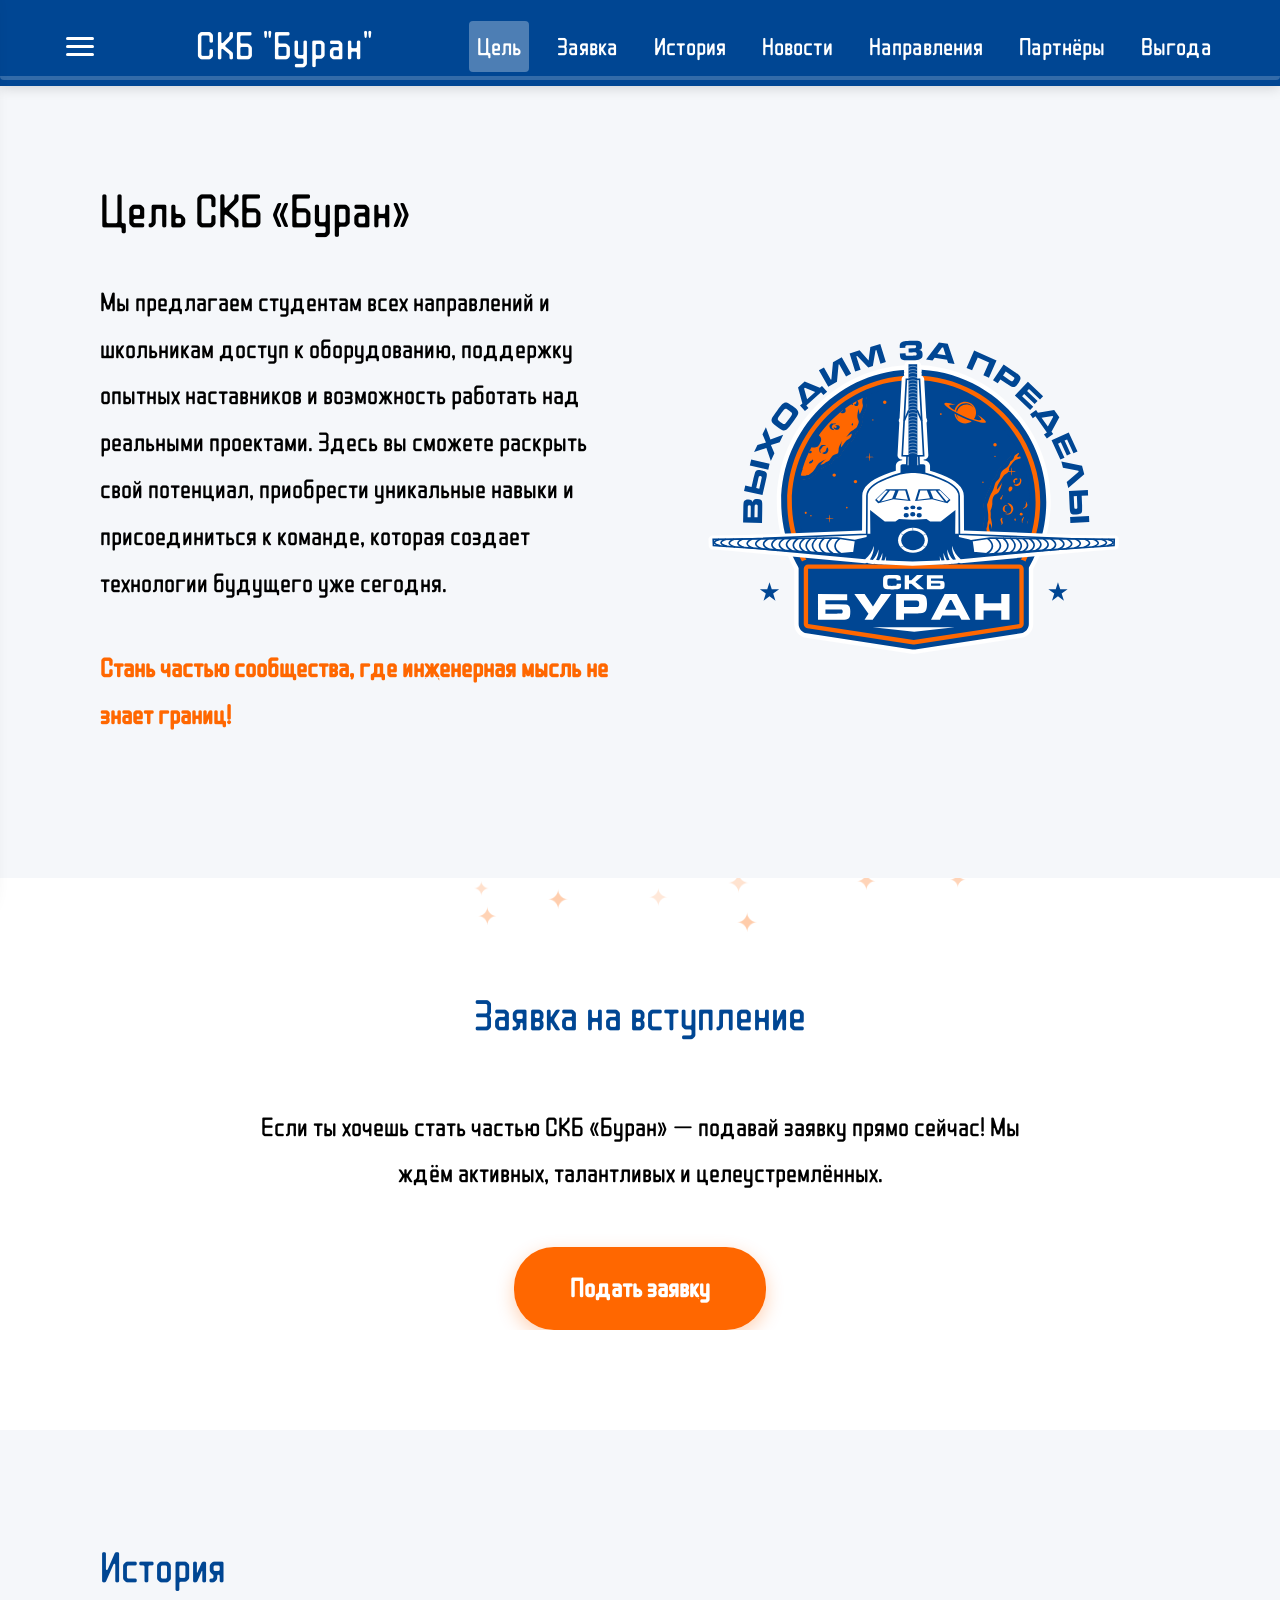
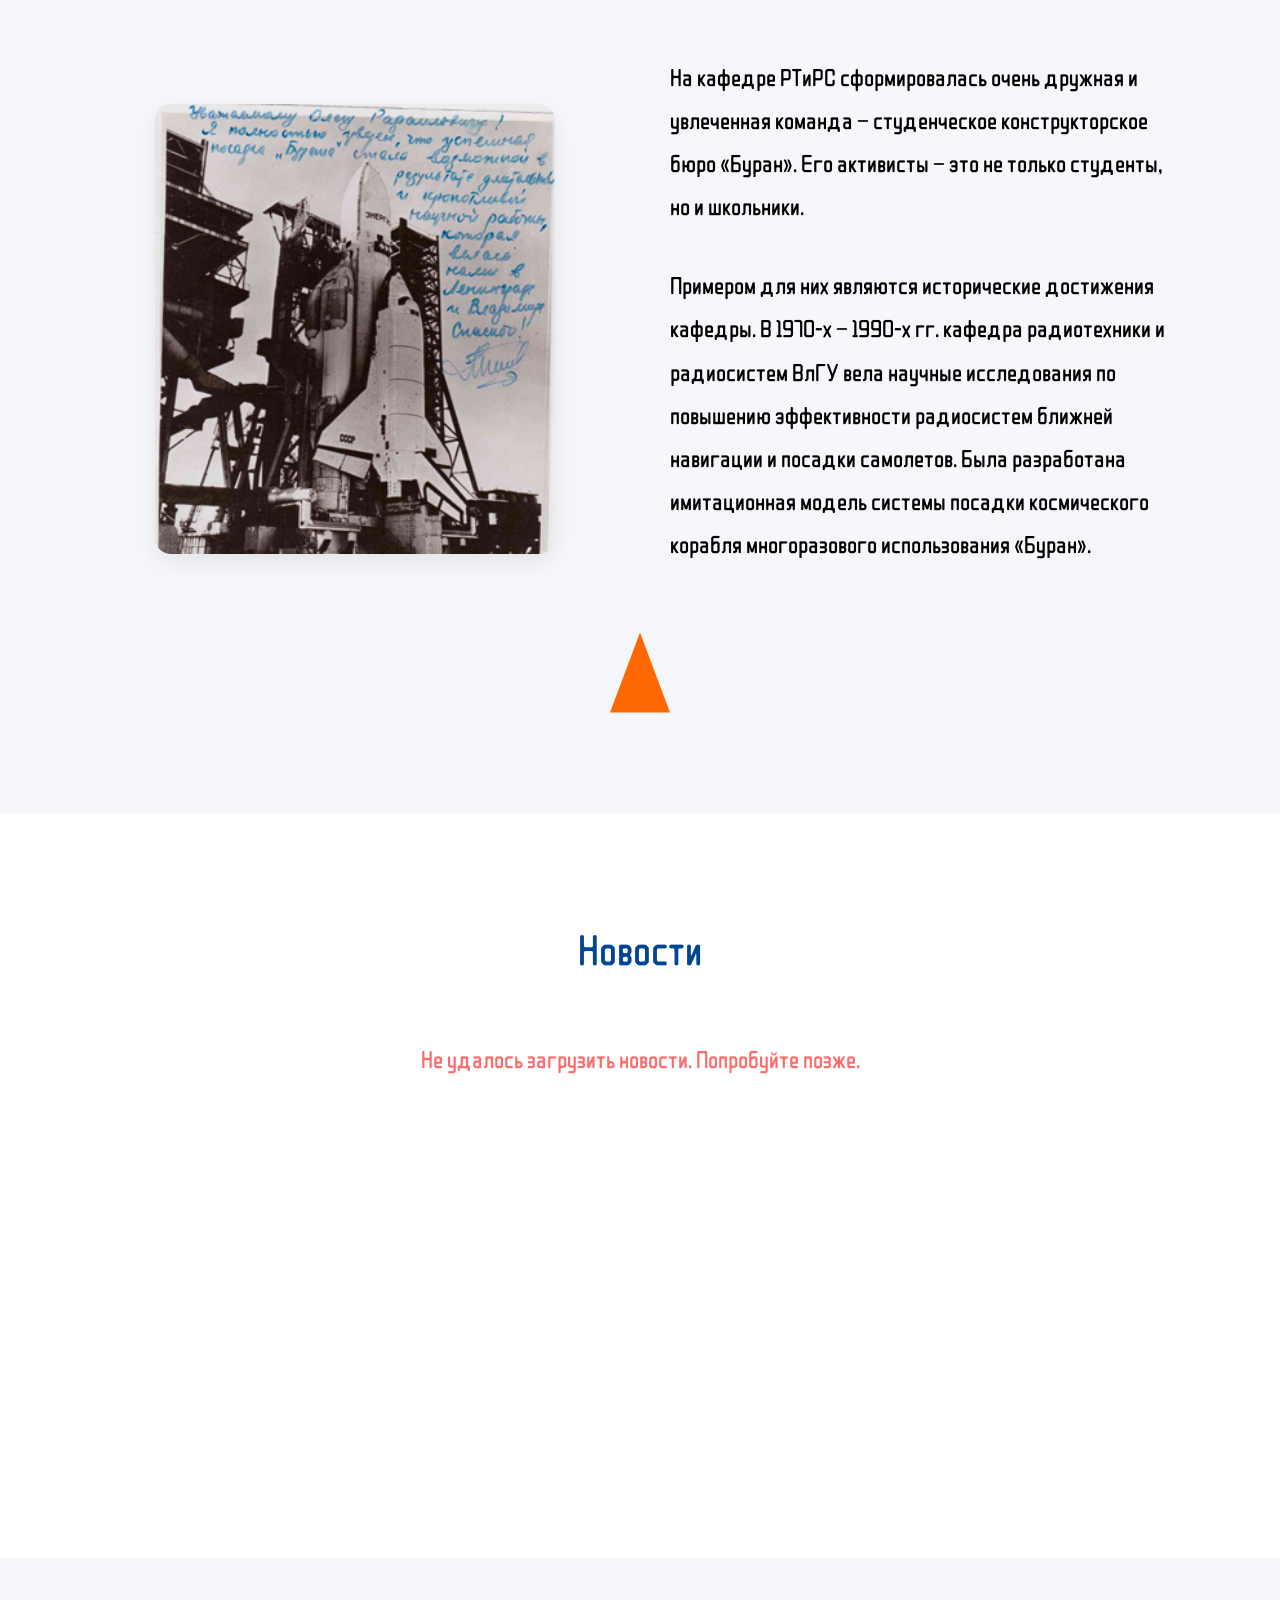
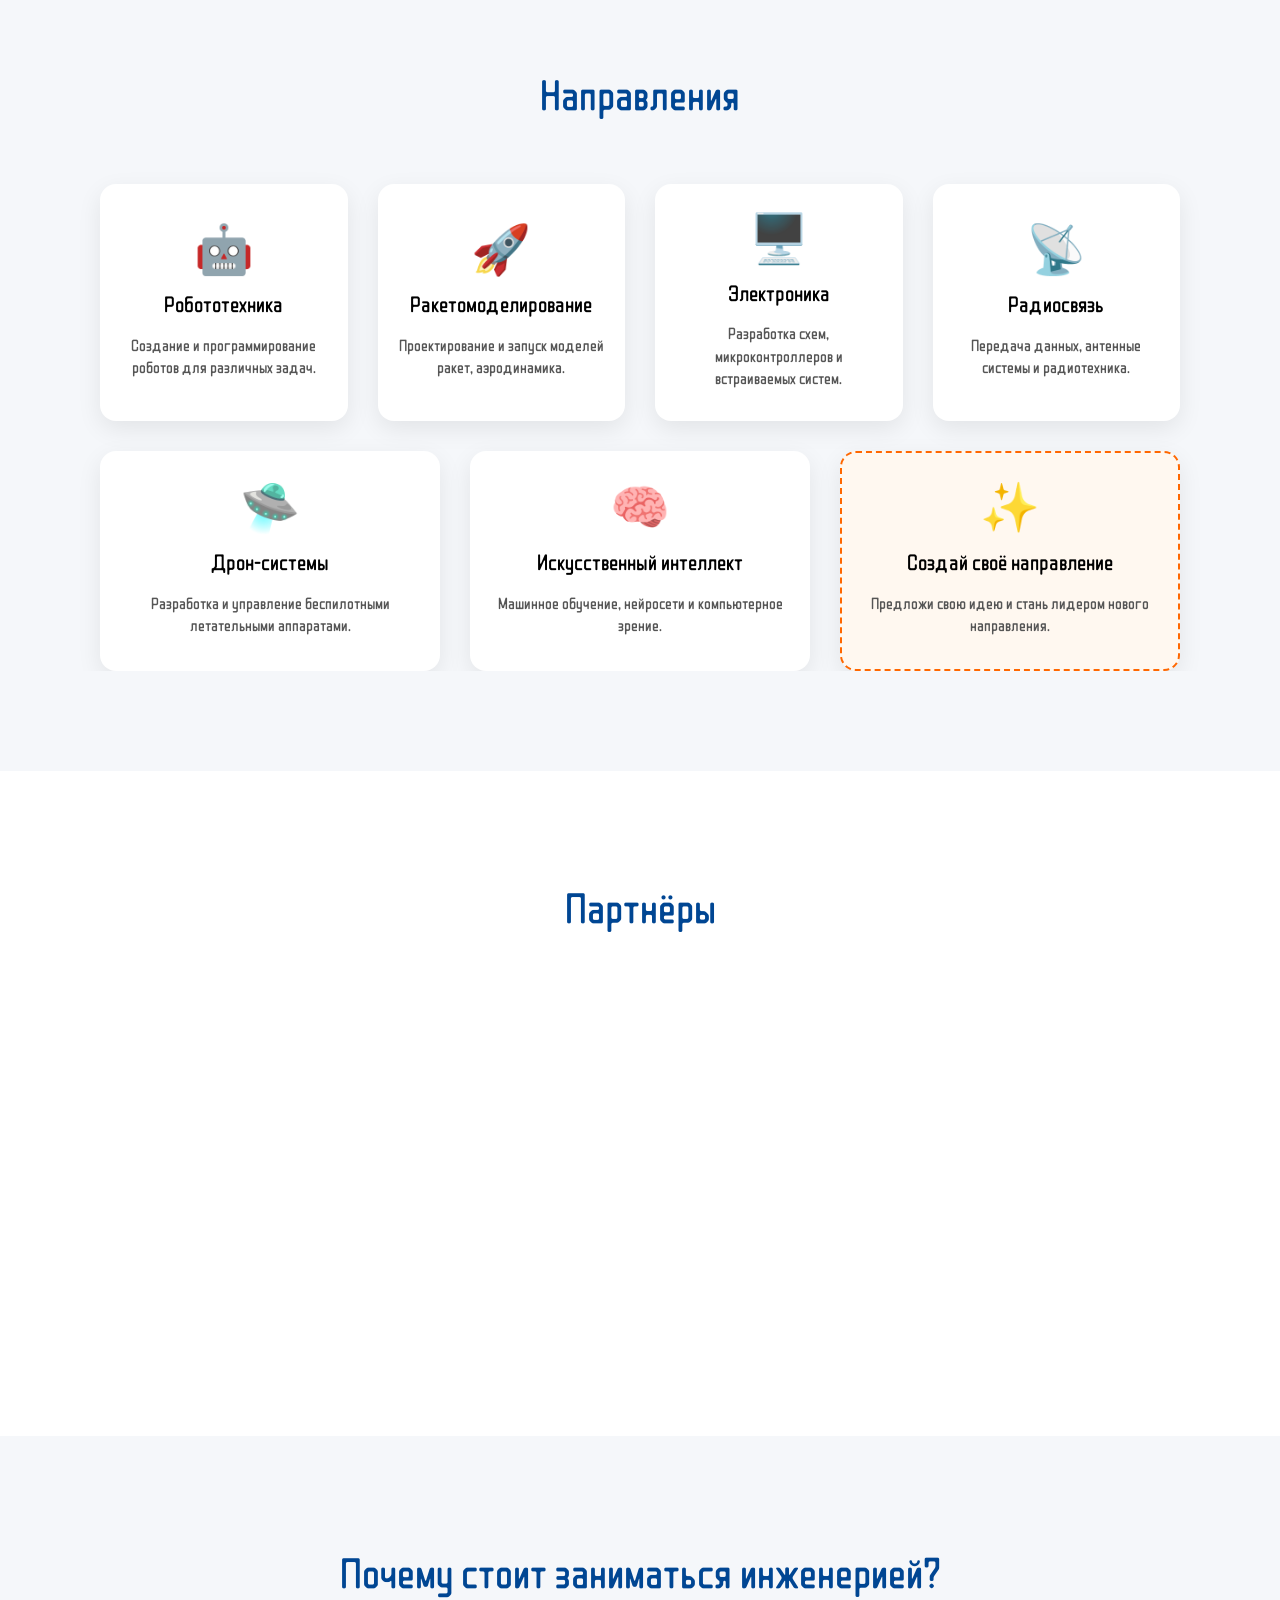
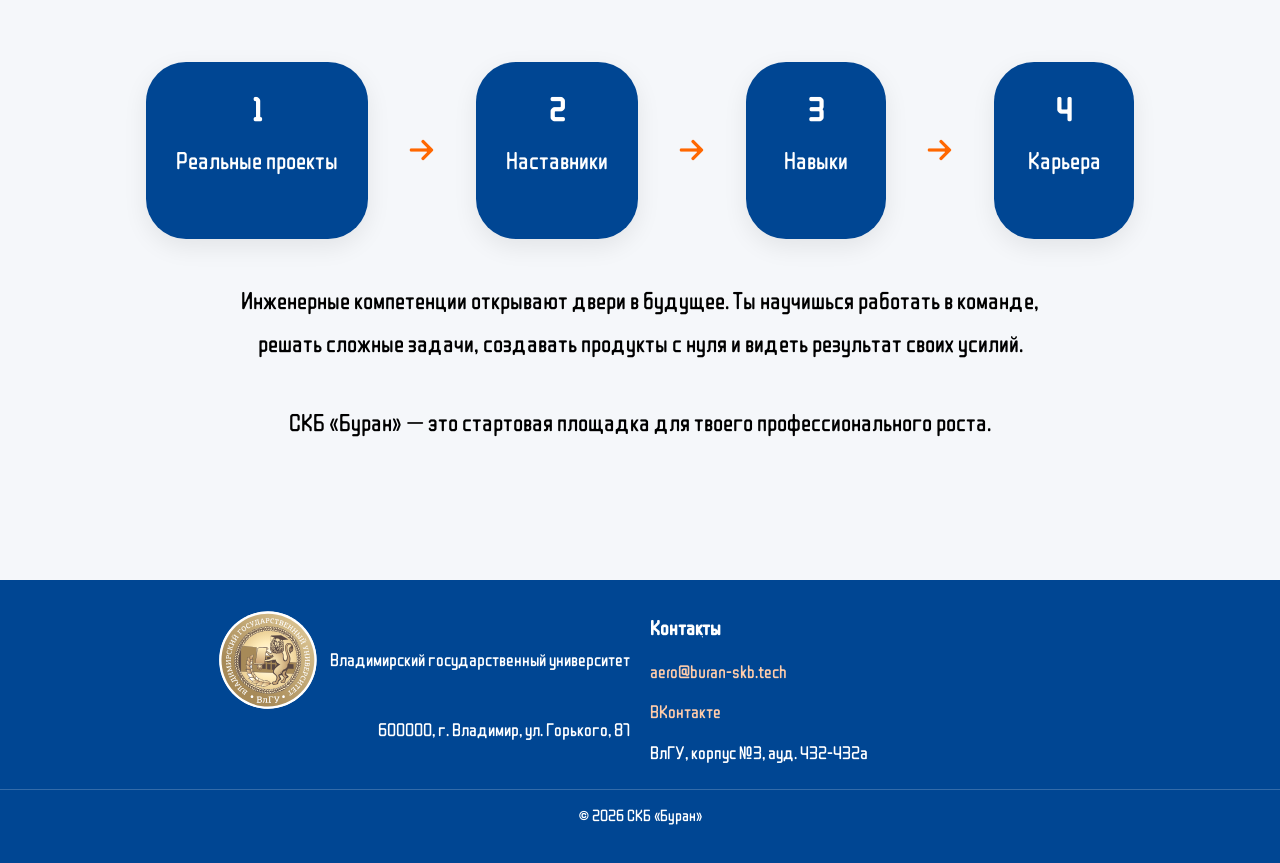
==== index.html @ 1f2516ca "Rename home.html to index.html" ====
<!DOCTYPE html>
<html lang="ru">
<head>
    <meta charset="UTF-8">
    <meta name="viewport" content="width=device-width, initial-scale=1.0">
    <title>СКБ «Буран» — Студенческое конструкторское бюро</title>
    <meta name="description" content="Студенческое конструкторское бюро «Буран» — сообщество инженеров, где студенты и школьники создают технологии будущего. Присоединяйся к нам!">
    <meta property="og:title" content="СКБ «Буран» — Студенческое конструкторское бюро">
    <meta property="og:description" content="Студенческое конструкторское бюро «Буран» — сообщество инженеров, где студенты и школьники создают технологии будущего.">
    <meta property="og:type" content="website">
    <meta property="og:url" content="https://skbburan.ru">
    <meta property="og:image" content="https://skbburan.ru/logo/skbbyranlogocomp.png">
    <link rel="icon" href="logo/skbbyranlogocomp.png" type="image/png">
    <link rel="stylesheet" href="style.css">
</head>
<body>

    <!-- ===== МЕНЮ ===== -->
    <div class="menu-overlay" id="menuOverlay"></div>
    <nav class="main-menu" id="mainMenu" role="navigation" aria-label="Основное меню">
        <button class="menu-close" id="menuClose" aria-label="Закрыть меню">✕</button>
        <ul>
            <li><a href="index.html" class="active">Главная</a></li>
            <li><a href="project.html">Проекты</a></li>
            <li><a href="photogallery.html">Фотогалерея</a></li>
            <li><a href="document.html">Документы</a></li>
        </ul>
    </nav>

<!-- ===== КРОСС-БАР (с кликабельной надписью) ===== -->
<header class="crossbar" id="crossbar" role="banner">
    <div class="crossbar-inner">
        <button class="hamburger" id="hamburger" aria-label="Открыть меню">
            <span></span><span></span><span></span>
        </button>
        <a href="index.html" class="crossbar-title">СКБ "Буран"</a>
        <div class="crossbar-nav" id="crossbarNav">
            <span class="nav-item" data-target="section-0">Цель</span>
            <span class="nav-item" data-target="section-1">Заявка</span>
            <span class="nav-item" data-target="section-2">История</span>
            <span class="nav-item" data-target="section-3">Новости</span>
            <span class="nav-item" data-target="section-4">Направления</span>
            <span class="nav-item" data-target="section-5">Партнёры</span>
            <span class="nav-item" data-target="section-6">Выгода</span>
        </div>
        <div class="progress-bar-container">
            <div class="progress-bar" id="crossbarProgressBar"></div>
        </div>
    </div>
</header>

<!-- Блок 0: Цель (с логотипом без подложки) -->
<section class="block section-hero first-block" id="section-0" data-animate>
    <div class="block-inner">
        <div class="hero-grid">
            <div class="hero-text">
                <h1>Цель СКБ «Буран»</h1>
                <p>Мы предлагаем студентам всех направлений и школьникам доступ к оборудованию, поддержку опытных наставников и возможность работать над реальными проектами. Здесь вы сможете раскрыть свой потенциал, приобрести уникальные навыки и присоединиться к команде, которая создает технологии будущего уже сегодня.</p>
                <p class="hero-highlight">Стань частью сообщества, где инженерная мысль не знает границ!</p>
            </div>
            <div class="hero-image">
                <img src="logo/skbbyranlogocomp.png" data-src="logo/skbbyranlogo.svg" alt="Логотип СКБ Буран" class="lazy-logo logo-hero">
            </div>
        </div>
    </div>
</section>

        <!-- Блок 1: Заявка -->
        <section class="block section-apply" id="section-1" data-animate>
            <div class="block-inner">
                <h2>Заявка на вступление</h2>
                <p class="apply-text">Если ты хочешь стать частью СКБ «Буран» — подавай заявку прямо сейчас! Мы ждём активных, талантливых и целеустремлённых.</p>
                <a href="https://forms.yandex.ru" target="_blank" rel="noopener" class="btn-primary">Подать заявку</a>
            </div>
        </section>

        <!-- Блок 2: История -->
        <section class="block section-history" id="section-2" data-animate>
            <div class="block-inner">
                <h2>История</h2>
                <div class="history-grid">
                    <div class="history-image">
                        <img src="img/historyburancomp.png" data-src="img/historyburan.png" alt="Взлёт Бурана" class="lazy-img">
                    </div>
                    <div class="history-text">
                        <p>На кафедре РТиРС сформировалась очень дружная и увлеченная команда – студенческое конструкторское бюро «Буран». Его активисты – это не только студенты, но и школьники.</p>
                        <p>Примером для них являются исторические достижения кафедры. В 1970-х – 1990-х гг. кафедра радиотехники и радиосистем ВлГУ вела научные исследования по повышению эффективности радиосистем ближней навигации и посадки самолетов. Была разработана имитационная модель системы посадки космического корабля многоразового использования «Буран».</p>
                    </div>
                </div>
                <div class="rocket-animation" aria-hidden="true">
                    <div class="rocket"></div>
                </div>
            </div>
        </section>

        <!-- Блок 3: Новости -->
        <section class="block section-news" id="section-3" data-animate>
            <div class="block-inner">
                <h2>Новости</h2>
                <div class="news-grid" id="newsGrid">
                    <div class="news-loader">Загрузка новостей...</div>
                </div>
            </div>
        </section>

<!-- Блок 4: Направления (с описаниями) -->
<section class="block section-directions" id="section-4" data-animate>
    <div class="block-inner">
        <h2>Направления</h2>
        <div class="directions-grid">
            <div class="direction-card">
                <div class="direction-icon">🤖</div>
                <h3>Робототехника</h3>
                <p class="direction-desc">Создание и программирование роботов для различных задач.</p>
            </div>
            <div class="direction-card">
                <div class="direction-icon icon-rocket">🚀</div>
                <h3>Ракетомоделирование</h3>
                <p class="direction-desc">Проектирование и запуск моделей ракет, аэродинамика.</p>
            </div>
            <div class="direction-card">
                <div class="direction-icon">🖥️</div>
                <h3>Электроника</h3>
                <p class="direction-desc">Разработка схем, микроконтроллеров и встраиваемых систем.</p>
            </div>
            <div class="direction-card">
                <div class="direction-icon">📡</div>
                <h3>Радиосвязь</h3>
                <p class="direction-desc">Передача данных, антенные системы и радиотехника.</p>
            </div>
            <div class="direction-card">
                <div class="direction-icon icon-drone">🛸</div>
                <h3>Дрон-системы</h3>
                <p class="direction-desc">Разработка и управление беспилотными летательными аппаратами.</p>
            </div>
            <div class="direction-card">
                <div class="direction-icon icon-ai">🧠</div>
                <h3>Искусственный интеллект</h3>
                <p class="direction-desc">Машинное обучение, нейросети и компьютерное зрение.</p>
            </div>
            <div class="direction-card direction-custom">
                <div class="direction-icon">✨</div>
                <h3>Создай своё направление</h3>
                <p class="direction-desc">Предложи свою идею и стань лидером нового направления.</p>
            </div>
        </div>
    </div>
</section>

        <!-- Блок 5: Партнёры -->
        <section class="block section-partners" id="section-5" data-animate>
            <div class="block-inner">
                <h2>Партнёры</h2>
                <div class="partners-wrapper">
    		   <div class="partners-track" id="partnersTrack"></div>
		</div>
            </div>
        </section>

        <!-- Блок 6: Выгода -->
        <section class="block section-benefits" id="section-6" data-animate>
            <div class="block-inner">
                <h2>Почему стоит заниматься инженерией?</h2>
                <div class="benefits-flowchart">
                    <div class="flow-step"><span class="step-num">1</span><p>Реальные проекты</p></div>
                    <div class="flow-arrow">→</div>
                    <div class="flow-step"><span class="step-num">2</span><p>Наставники</p></div>
                    <div class="flow-arrow">→</div>
                    <div class="flow-step"><span class="step-num">3</span><p>Навыки</p></div>
                    <div class="flow-arrow">→</div>
                    <div class="flow-step"><span class="step-num">4</span><p>Карьера</p></div>
                </div>
                <div class="benefits-text">
                    <p>Инженерные компетенции открывают двери в будущее. Ты научишься работать в команде, решать сложные задачи, создавать продукты с нуля и видеть результат своих усилий.</p>
                    <p>СКБ «Буран» — это стартовая площадка для твоего профессионального роста.</p>
                </div>
            </div>
        </section>

    </main>

    <!-- ===== ФУТЕР ===== -->
<footer class="footer" id="contacts" role="contentinfo">
    <div class="footer-inner">
        <div class="footer-col footer-left">
            <div class="footer-logo">
                <a href="https://www.vlsu.ru/" target="_blank" rel="noopener">
                    <img src="logo/vlsulogocomp.png" data-src="logo/vlsulogo.svg" alt="ВлГУ" class="lazy-logo" width="100" height="100">
                </a>
                <span>Владимирский государственный университет</span>
            </div>
            <p class="footer-address">600000, г. Владимир, ул. Горького, 87</p>
                </div>
        <div class="footer-col footer-center"></div>
        <div class="footer-col footer-right">
            <h4>Контакты</h4>
            <p><a href="#" id="copyEmail">aero@buran-skb.tech</a></p>
            <p><a href="https://vk.com/skbburan" target="_blank" rel="noopener">ВКонтакте</a></p>
            <p>ВлГУ, корпус №3, ауд. 432-432а</p>
        </div>
    </div>
    <div class="footer-copy-wrapper">
        <p class="footer-copy">© 2026 СКБ «Буран»</p>
    </div>
</footer>

    <script src="script.js"></script>
</body>
</html>
---- style.css ----
/* ===== Сброс и базовые настройки ===== */
* { margin: 0; padding: 0; box-sizing: border-box; }

html, body {
    width: 100%;
    max-width: 100%;
    overflow-x: hidden;
    overflow-y: auto;
    position: relative;
    margin: 0;
    padding: 0;
}
body {
    font-family: 'WDXL Lubrifont SC', 'Arial', 'Helvetica', sans-serif;
    background: #ffffff;
    color: #000000;
    line-height: 1.8;
}
img { max-width: 100%; height: auto; display: block; }
a { color: #004693; text-decoration: none; }
a:hover { color: #ff6700; }

/* ===== Цвета ===== */
:root {
    --blue: #004693;
    --orange: #ff6700;
    --white: #ffffff;
    --gray: #f5f7fa;
    --shadow: 0 8px 24px rgba(0,0,0,0.08);
}

/* ===== Подключение шрифта ===== */
@font-face {
    font-family: 'WDXL Lubrifont SC';
    src: url('fonts/WDXLubrifontSC.woff2') format('woff2');
    font-weight: 400;
    font-style: normal;
    font-display: swap;
}

/* ===== Шрифты ===== */
h1, h2, h3 { font-weight: 400; }
h1 { font-size: 46px; margin-bottom: 26px; }
h2 { font-size: 42px; margin-bottom: 50px; color: var(--blue); }
h3 { font-size: 32px; }
p, li, .text { font-size: 24px; margin-bottom: 1.5em; }
.caption { font-size: 36px; }

/* ===== Звёздочки (только внутри mainContent) ===== */
#mainContent {
    position: relative;
    z-index: 1;
    width: 100%;
    max-width: 100%;
    overflow: hidden;
}
.star {
    position: fixed;
    color: var(--orange);
    pointer-events: none;
    user-select: none;
    z-index: 0;
    font-family: 'Arial', sans-serif;
    opacity: 0.35;
    animation: floatStar 8s infinite alternate ease-in-out;
    will-change: transform;
}
@keyframes floatStar {
    0% { transform: translateY(0px) rotate(0deg) scale(0.9); }
    100% { transform: translateY(-30px) rotate(30deg) scale(1.1); }
}

/* ===== Кросс-бар ===== */
.crossbar {
    position: fixed;
    top: 0;
    left: 0;
    width: 100%;
    background: var(--blue);
    color: #fff;
    z-index: 1000;
    box-shadow: 0 2px 12px rgba(0,0,0,0.15);
    padding: 12px 0 6px;
}
.crossbar-inner {
    display: flex;
    align-items: center;
    justify-content: space-between;
    padding: 0 60px;
    width: 100%;
    margin: 0;
    position: relative;
}
.hamburger {
    background: transparent;
    border: none;
    display: flex;
    flex-direction: column;
    gap: 5px;
    cursor: pointer;
    padding: 6px;
    flex-shrink: 0;
    order: 1;
}
.hamburger span {
    display: block;
    width: 28px;
    height: 3px;
    background: #fff;
    border-radius: 2px;
    transition: 0.3s;
}
.crossbar-title {
    font-size: 38px;
    font-weight: normal;
    letter-spacing: 1px;
    order: 2;
    flex: 1;
    text-align: center;
    margin: 0 10px;
    white-space: nowrap;
    color: #fff;
    text-decoration: none;
    transition: 0.3s;
}
.crossbar-title:hover {
    color: var(--orange);
}
.crossbar-nav {
    display: flex;
    gap: 20px;
    flex-wrap: wrap;
    justify-content: flex-end;
    order: 3;
    flex-shrink: 1;
}
.nav-item {
    font-size: 24px;
    cursor: pointer;
    padding: 4px 8px;
    border-radius: 4px;
    transition: 0.3s;
}
.nav-item:hover { background: rgba(255,255,255,0.2); }
.nav-item.active { background: rgba(255,255,255,0.3); }
.progress-bar-container {
    position: absolute;
    bottom: 0;
    left: 0;
    width: 100%;
    height: 4px;
    background: rgba(255,255,255,0.2);
    border-radius: 0 0 4px 4px;
    overflow: hidden;
}
.progress-bar {
    height: 100%;
    width: 0%;
    background: var(--orange);
    transition: width 0.1s linear;
    border-radius: 0 0 4px 4px;
}

/* ===== Логотип в блоке "Цель" ===== */
.logo-hero {
    max-width: 500px;
    width: 100%;
    height: auto;
    margin: 0 auto;
    display: block;
    border-radius: 0;
    box-shadow: none !important;
    background: transparent !important;
    background-color: transparent !important;
    animation: gentleSway 3s ease-in-out infinite;
}
@keyframes gentleSway {
    0% { transform: translateY(0px); }
    50% { transform: translateY(-8px); }
    100% { transform: translateY(0px); }
}
.hero-image .logo-hero {
    border-radius: 0;
    box-shadow: none !important;
    background: transparent !important;
    background-color: transparent !important;
}

/* ===== Центрирование заголовков ===== */
.section-news h2,
.section-directions h2,
.section-partners h2,
.section-benefits h2 {
    text-align: center;
}

/* ===== Меню ===== */
.menu-overlay {
    position: fixed;
    top: 0; left: 0;
    width: 100%; height: 100%;
    background: rgba(0,0,0,0.4);
    z-index: 2000;
    display: none;
}
.menu-overlay.active { display: block; }
.main-menu {
    position: fixed;
    top: 0; left: -320px;
    width: 300px;
    height: 100%;
    background: var(--blue);
    color: #fff;
    z-index: 3000;
    padding: 30px 20px;
    transition: left 0.35s ease;
    box-shadow: 4px 0 20px rgba(0,0,0,0.3);
}
.main-menu.open { left: 0; }
.menu-close {
    background: transparent;
    border: none;
    color: #fff;
    font-size: 32px;
    cursor: pointer;
    position: absolute;
    top: 16px;
    right: 20px;
}
.main-menu ul {
    list-style: none;
    margin-top: 60px;
}
.main-menu ul li {
    margin: 20px 0;
}
.main-menu ul li a {
    color: #fff;
    font-size: 28px;
    transition: 0.3s;
}
.main-menu ul li a:hover,
.main-menu ul li a.active {
    color: var(--orange);
}

/* ===== Основные блоки ===== */
.block {
    width: 100%;
    max-width: 100%;
    overflow: hidden;
    padding: 100px 0;
    position: relative;
    z-index: 1;
}
.block:nth-child(even) {
    background: var(--gray);
}
.block-inner {
    width: 100%;
    max-width: 100%;
    padding: 0 100px;
    margin: 0 auto;
    box-sizing: border-box;
    overflow: hidden;
}
.block[data-animate] {
    opacity: 0;
    transition: opacity 0.6s ease;
    will-change: opacity;
    transform: none !important;
}
.block[data-animate].visible {
    opacity: 1;
}
.first-block {
    padding-top: 170px;
}

/* ===== Герой (Цель) ===== */
.hero-grid {
    display: grid;
    grid-template-columns: 1fr 1fr;
    gap: 60px;
    align-items: center;
}
.hero-text p { font-size: 26px; }
.hero-highlight {
    margin-top: 20px;
    font-weight: bold;
    color: var(--orange);
}
.hero-image img {
    width: 100%;
    border-radius: 16px;
    box-shadow: var(--shadow);
}
.hero-image .logo-hero {
    border-radius: 0;
    box-shadow: none !important;
    background: transparent !important;
    background-color: transparent !important;
}

/* ===== Заявка ===== */
.section-apply {
    text-align: center;
}
.apply-text {
    font-size: 26px;
    max-width: 800px;
    margin: 0 auto 50px;
}
.btn-primary {
    display: inline-block;
    background: var(--orange);
    color: #fff;
    padding: 18px 56px;
    border-radius: 40px;
    font-size: 26px;
    font-weight: bold;
    transition: 0.3s;
    box-shadow: 0 6px 18px rgba(255,103,0,0.3);
}
.btn-primary:hover {
    background: #e05e00;
    transform: translateY(-3px);
    box-shadow: 0 10px 28px rgba(255,103,0,0.4);
}

/* ===== История ===== */
.history-grid {
    display: grid;
    grid-template-columns: 1fr 1fr;
    gap: 60px;
    align-items: center;
}
.history-image {
    display: flex;
    justify-content: center;
    align-items: center;
}
.history-image img {
    width: 400px;
    height: auto;
    border-radius: 16px;
    box-shadow: var(--shadow);
}
.rocket-animation {
    margin-top: 30px;
    height: 80px;
    position: relative;
}
.rocket {
    width: 60px;
    height: 80px;
    background: var(--orange);
    clip-path: polygon(50% 0%, 0% 100%, 100% 100%);
    animation: fly 4s infinite alternate ease-in-out;
    margin: 0 auto;
}
@keyframes fly {
    0% { transform: translateY(0) rotate(-5deg); }
    100% { transform: translateY(-40px) rotate(5deg); }
}

/* ===== Слайдер новостей (без скролла) ===== */
#newsGrid {
    min-height: 420px;
    height: auto;
    overflow: hidden;
}
.news-slider-wrapper {
    position: relative;
    width: 100%;
    max-width: 100%;
    overflow: hidden;
}
.news-slider-container {
    overflow: hidden;
    width: 100%;
    max-width: 100%;
    padding: 10px 0;
}
.news-track {
    display: flex;
    gap: 20px;
    transition: transform 0.3s ease-in-out;
    will-change: transform;
    width: auto;
    flex-wrap: nowrap;
}
.news-card {
    flex: 0 0 240px;
    width: 100%;
    height: 400px;
    background: #fff;
    border-radius: 12px;
    overflow: hidden;
    box-shadow: 0 4px 15px rgba(0,0,0,0.08);
    display: flex;
    flex-direction: column;
    border: 1px solid #eee;
    cursor: pointer;
    transition: transform 0.2s, box-shadow 0.2s;
}
.news-card:hover {
    transform: translateY(-4px);
    box-shadow: 0 8px 20px rgba(0,0,0,0.12);
}
.news-img-wrapper {
    width: 100%;
    height: 160px;
    flex-shrink: 0;
    background: #f0f2f5;
    overflow: hidden;
    position: relative;
}
.news-img {
    width: 100%;
    height: 100%;
    object-fit: cover;
}
.news-content {
    flex: 1 1 auto;
    padding: 14px 16px;
    display: flex;
    flex-direction: column;
    justify-content: space-between;
    overflow: hidden;
}
.news-text {
    font-size: 18px;
    line-height: 1.4;
    color: #333;
    margin: 0 0 10px 0;
    display: -webkit-box;
    -webkit-line-clamp: 5;
    -webkit-box-orient: vertical;
    overflow: hidden;
    text-overflow: ellipsis;
}
.news-link {
    display: inline-block;
    background: transparent;
    color: var(--blue, #004693) !important;
    font-size: 18px;
    font-weight: 600;
    text-decoration: none;
    align-self: flex-start;
    margin-top: auto;
}
.news-card:hover .news-link,
.news-link:hover {
    color: var(--orange, #ff6700) !important;
}
.news-arrow {
    position: absolute;
    top: 50%;
    transform: translateY(-50%);
    z-index: 2;
    background: var(--blue, #004693);
    color: #fff;
    border: none;
    width: 42px;
    height: 42px;
    border-radius: 50%;
    cursor: pointer;
    font-size: 18px;
    display: flex;
    align-items: center;
    justify-content: center;
    transition: background 0.2s, opacity 0.2s;
}
.news-arrow-prev { left: 5px; }
.news-arrow-next { right: 5px; }
.news-arrow:hover:not(:disabled) { background: var(--orange, #ff6700); }
.news-arrow:disabled { opacity: 0.3; cursor: not-allowed; }
.news-slider-container { padding: 10px 50px; }

.video-badge {
    position: absolute;
    bottom: 8px;
    right: 8px;
    background: rgba(0,0,0,0.7);
    color: #fff;
    padding: 3px 8px;
    border-radius: 4px;
    font-size: 12px;
}

/* ===== Направления ===== */
.directions-grid {
    display: flex;
    flex-wrap: wrap;
    justify-content: center;
    gap: 30px;
}
.direction-card {
    flex: 1 1 200px;
    display: flex;
    flex-direction: column;
    align-items: center;
    justify-content: center;
    background: #fff;
    padding: 30px 20px;
    border-radius: 16px;
    box-shadow: var(--shadow);
    text-align: center;
    transition: 0.3s;
    cursor: default;
    overflow: hidden;
    min-height: 220px;
}
.direction-card:hover { transform: translateY(-6px); }
.direction-icon {
    font-size: 48px;
    margin-bottom: 12px;
    line-height: 1;
}
.direction-card h3 {
    font-size: 22px;
    margin: 0 0 10px 0;
}
.direction-desc {
    font-size: 16px;
    color: #555;
    margin: 0;
    line-height: 1.4;
}
.direction-custom {
    border: 2px dashed var(--orange);
    background: #fff8f0;
}

/* Анимации иконок (только для ракеты, дрона и ИИ) */
.icon-rocket { animation: rocketLaunch 3s infinite ease-in-out; }
.icon-drone { animation: droneHover 3s infinite alternate ease-in-out; }
.icon-ai { animation: aiPulse 2.5s infinite alternate ease-in-out; }
@keyframes rocketLaunch {
    0%, 100% { transform: translateY(0) rotate(-5deg); }
    50% { transform: translateY(-15px) rotate(5deg); }
}
@keyframes droneHover {
    0% { transform: translateY(0) rotate(-3deg); }
    100% { transform: translateY(-12px) rotate(3deg); }
}
@keyframes aiPulse {
    0% { transform: scale(1); opacity: 0.7; }
    100% { transform: scale(1.15); opacity: 1; }
}

/* ===== Партнёры (хаотичный вылет, без скролла) ===== */
.partners-wrapper {
    position: relative;
    overflow: hidden;
    width: 100%;
    max-width: 100%;
    height: 140px;
    mask-image: linear-gradient(to right, transparent, black 5%, black 95%, transparent);
    -webkit-mask-image: linear-gradient(to right, transparent, black 5%, black 95%, transparent);
    margin-bottom: 20px;
}
.partners-track {
    position: relative;
    width: 100%;
    height: 100%;
    overflow: hidden;
}
.partner-item {
    position: absolute;
    display: flex;
    align-items: center;
    justify-content: center;
    z-index: 10;
    white-space: nowrap;
    will-change: left, transform;
}
.partner-item.active {
    animation-name: flyAcross;
    animation-timing-function: linear;
    animation-fill-mode: forwards;
}
.partner-item.active:hover {
    animation-play-state: paused;
    z-index: 20;
}
.partner-item img {
    display: block;
    width: auto;
    height: auto;
    object-fit: contain;
}
@keyframes flyAcross {
    0% { left: 100%; transform: translateX(0); }
    100% { left: 0; transform: translateX(-100%); }
}

/* ===== Выгода ===== */
.benefits-flowchart {
    display: flex;
    flex-wrap: wrap;
    justify-content: center;
    align-items: center;
    gap: 20px 40px;
    margin: 40px 0;
}
.flow-step {
    background: var(--blue);
    color: #fff;
    padding: 20px 30px;
    border-radius: 40px;
    text-align: center;
    min-width: 140px;
    box-shadow: var(--shadow);
}
.step-num {
    display: block;
    font-size: 32px;
    font-weight: bold;
}
.flow-arrow {
    font-size: 36px;
    color: var(--orange);
}
.benefits-text {
    max-width: 800px;
    margin: 0 auto;
    text-align: center;
}

/* ===== Футер (Контакты) ===== */
.footer {
    background: var(--blue);
    color: #fff;
    padding: 30px 0 20px;
    position: relative;
    z-index: 2;
    overflow: hidden;
}
.footer-inner {
    max-width: 900px;
    margin: 0 auto;
    padding: 0 20px;
    display: grid;
    grid-template-columns: 1fr 1fr;
    gap: 20px;
    align-items: start;
}
.footer-col {
    display: flex;
    flex-direction: column;
}
.footer-left {
    align-items: flex-end;
    text-align: right;
}
.footer-right {
    align-items: flex-start;
    text-align: left;
}
.footer-center { display: none; }
.footer-logo {
    display: flex;
    align-items: center;
    gap: 12px;
}
.footer-logo img {
    width: 100px;
    height: 100px;
    object-fit: contain;
}
.footer-logo span {
    font-size: 18px;
}
.footer-address {
    font-size: 16px;
    margin-top: 4px;
}
.footer-col h4 {
    font-size: 20px;
    margin-bottom: 6px;
}
.footer-col p {
    font-size: 18px;
    margin: 4px 0;
}
.footer a {
    color: #ffccaa;
    font-size: 18px;
}
.footer a:hover { color: #fff; }
.footer-copy-wrapper {
    width: 100%;
    padding: 12px 0;
    border-top: 1px solid rgba(255,255,255,0.2);
    text-align: center;
    margin: 16px 0 0;
}
.footer-copy {
    font-size: 16px;
    margin: 0 !important;
    padding: 0 20px;
}

/* ===== Всплывающее окно (модалка) ===== */
.news-modal-overlay {
    position: fixed;
    top: 0; left: 0; right: 0; bottom: 0;
    width: 100%; height: 100%;
    background: rgba(0,0,0,0.8);
    backdrop-filter: blur(5px);
    z-index: 99999;
    display: none;
    align-items: center;
    justify-content: center;
    padding: 20px;
    box-sizing: border-box;
    overflow: hidden;
}
.news-modal-overlay.active { display: flex; }
.news-modal {
    background: #fff;
    width: 100%;
    max-width: 700px;
    max-height: 85vh;
    border-radius: 16px;
    overflow-y: hidden;
    position: relative;
    padding: 24px;
    box-shadow: 0 20px 40px rgba(0,0,0,0.4);
    box-sizing: border-box;
}
.news-modal-overlay.active .news-modal { overflow-y: auto; }
.news-modal-close {
    position: absolute;
    top: 14px;
    right: 18px;
    background: #f0f2f5;
    border: none;
    width: 36px;
    height: 36px;
    border-radius: 50%;
    font-size: 22px;
    color: #333;
    cursor: pointer;
    display: flex;
    align-items: center;
    justify-content: center;
    transition: background 0.2s, color 0.2s;
    z-index: 10;
}
.news-modal-close:hover {
    background: var(--orange, #ff6600);
    color: #fff;
}
.news-modal-img-wrapper {
    position: relative;
    width: 100%;
    max-height: 420px;
    background: #f0f2f5;
    border-radius: 12px;
    overflow: hidden;
    margin-bottom: 20px;
    display: flex;
    align-items: center;
    justify-content: center;
}
.news-modal-img {
    width: 100%;
    max-height: 420px;
    object-fit: contain;
}
.news-modal-text {
    font-size: 18px;
    line-height: 1.6;
    color: #222;
    margin-bottom: 24px;
    white-space: pre-wrap;
    word-break: break-word;
}
.news-modal-btn {
    display: inline-flex;
    align-items: center;
    justify-content: center;
    background: var(--blue, #0055ff);
    color: #ffffff !important;
    padding: 12px 24px;
    border-radius: 8px;
    text-decoration: none;
    font-size: 20px;
    transition: background 0.2s, transform 0.2s;
}
.news-modal-btn:hover {
    background: var(--orange, #ff6600);
    color: #ffffff !important;
    transform: translateY(-2px);
}

/* ===== Универсальный фикс горизонтального скролла ===== */
* { max-width: 100%; box-sizing: border-box; }
img, video, iframe, canvas, svg { max-width: 100%; height: auto; }

/* ===== Проекты (карточки как у новостей) ===== */
.projects-grid {
    display: grid;
    grid-template-columns: repeat(auto-fill, minmax(280px, 1fr));
    gap: 30px;
}
.projects-hot {
    display: flex;
    gap: 30px;
    overflow-x: auto;
    padding: 10px 0 30px;
    scroll-snap-type: x mandatory;
}
.projects-hot .project-card {
    flex: 0 0 320px;
    scroll-snap-align: start;
}

.project-card {
    background: #ffffff;
    border-radius: 16px;
    box-shadow: 0 4px 15px rgba(0,0,0,0.08);
    overflow: hidden;
    cursor: pointer;
    transition: transform 0.2s, box-shadow 0.2s;
    border: 1px solid #eee;
    display: flex;
    flex-direction: column;
}
.project-card:hover {
    transform: translateY(-4px);
    box-shadow: 0 8px 20px rgba(0,0,0,0.12);
}
.project-card img {
    width: 100%;
    height: 180px;
    object-fit: cover;
}
.project-body {
    flex: 1 1 auto;
    padding: 14px 16px;
    display: flex;
    flex-direction: column;
    justify-content: space-between;
    background: #ffffff;
    overflow: hidden;
}
.project-body h3 {
    font-size: 26px;
    margin: 0 0 10px 0;
}
.project-desc {
    font-size: 18px;
    line-height: 1.4;
    color: #333;
    margin: 0 0 10px 0;
    display: -webkit-box;
    -webkit-line-clamp: 4;
    -webkit-box-orient: vertical;
    overflow: hidden;
    text-overflow: ellipsis;
}
.project-tags {
    display: flex;
    flex-wrap: wrap;
    gap: 8px;
    margin-top: 10px;
}

/* ===== Теги проектов (с рамками и иконками) ===== */
.tag {
    display: inline-block;
    padding: 0px 8px;
    border-radius: 20px;
    font-size: 16px;
    border: 2px solid;
    background: transparent;
    color: #fff;
    margin: 2px;
}
.tag-open {
    border-color: #2e7d32;
    background: #2e7d32;
    color: #fff;
}
.tag-open::before { content: "✔ "; }
.tag-closed {
    border-color: #616161;
    background: #616161;
    color: #fff;
}
.tag-closed::before { content: "✖ "; }
.tag-grant {
    border-color: #c62828;
    background: #c62828;
    color: #fff;
}
.tag-grant::before { content: "🏅 "; }
.tag-dev {
    border-color: #0d47a1;
    background: #0d47a1;
    color: #fff;
}
.tag-dev::before { content: "⚙ "; }
.tag-joint {
    border-color: #6a1b9a;
    background: #6a1b9a;
    color: #fff;
}
.tag-joint::before { content: "🤝 "; }
.tag-support {
    border-color: #f9a825;
    background: #f9a825;
    color: #000;
}
.tag-support::before { content: "💰 "; }

/* Стили для модалки проектов (наследуются от .news-modal) */
#projectModalOverlay .news-modal {
    max-width: 700px;
}

/* ===== Документы ===== */
.documents-wrapper {
    display: flex;
    gap: 40px;
    align-items: flex-start;
}
#documentBlocks {
    flex: 1 1 60%;
    min-width: 0;
}
.doc-item a {
    font-size: 25px;
}
.doc-preview {
    flex: 0 0 60%;
    max-width: 850px;
    min-height: 600px;
    background: #fff;
    border-radius: 16px;
    box-shadow: 0 4px 24px rgba(0,0,0,0.12);
    padding: 24px;
    position: sticky;
    top: 100px;
    display: flex;
    align-items: center;
    justify-content: center;
    overflow: hidden;
    border: 1px solid #eee;
    transition: all 0.3s ease;
    overflow-y: auto;
    max-height: calc(100vh - 150px);
}
.doc-preview-content {
    width: 100%;
    height: 100%;
    display: flex;
    flex-direction: column;
    align-items: center;
    justify-content: center;
}
.doc-preview-content iframe,
.doc-preview-content object {
    width: 100%;
    height: 100%;
    min-height: 500px;
    border: none;
    border-radius: 12px;
}
.doc-preview-content img {
    max-width: 100%;
    max-height: 100%;
    object-fit: contain;
    border-radius: 12px;
}
.doc-preview-placeholder {
    color: #999;
    font-size: 22px;
    text-align: center;
    padding: 20px;
}
@media (max-width: 768px) {
    .documents-wrapper { flex-direction: column; gap: 20px; }
    .doc-preview { display: none; }
}

/* ===== Фотогалерея ===== */
.gallery-search {
    margin-bottom: 30px;
}
.gallery-search input {
    padding: 12px 20px;
    font-size: 18px;
    border: 2px solid #ddd;
    border-radius: 40px;
    width: 100%;
    max-width: 400px;
    transition: border 0.3s;
}
.gallery-search input:focus {
    border-color: var(--blue);
    outline: none;
}
.gallery-events {
    display: flex;
    flex-direction: column;
    gap: 20px;
}

.event-card {
    background: #f5f7fa;
    border-radius: 16px;
    padding: 20px 24px;
    cursor: pointer;
    transition: background 0.3s, box-shadow 0.3s;
    box-shadow: 0 2px 8px rgba(0,0,0,0.04);
}
.event-card:hover {
    background: #eef0f3;
    box-shadow: 0 4px 16px rgba(0,0,0,0.08);
}
.event-card-header {
    display: flex;
    justify-content: space-between;
    align-items: center;
    flex-wrap: wrap;
    gap: 10px;
}
.event-card-header h3 {
    font-size: 28px;
    color: #000;
    margin: 0;
    font-weight: 400;
}
.event-card-date {
    font-size: 18px;
    color: #888;
}
.event-card-description {
    margin-top: 12px;
    font-size: 18px;
    color: #444;
    display: none;
    line-height: 1.6;
    border-top: 1px solid #ddd;
    padding-top: 12px;
}
.event-card-description.open {
    display: block;
}

.event-photos {
    display: grid;
    grid-template-columns: repeat(auto-fill, minmax(200px, 1fr));
    gap: 16px;
    margin: 10px 0 30px 0;
    background: transparent !important;
}

/* ----- Единый стиль для кнопок скачивания ----- */
.download-btn,
button.download-btn,
.photo-item .download-btn,
.modal-download,
.photo-modal .download-btn {
    display: inline-flex;
    align-items: center;
    justify-content: center;
    background: #e8e8e8 !important;
    color: #333333 !important;
    border: none;
    border-radius: 30px;
    padding: 6px 16px;
    font-size: 14px;
    font-weight: 500;
    line-height: 1.4;
    cursor: pointer;
    text-decoration: none;
    transition: background 0.25s ease, color 0.25s ease, box-shadow 0.25s ease;
    box-shadow: none;
    user-select: none;
    white-space: nowrap;
    min-width: 80px;
}
.download-btn:hover,
button.download-btn:hover,
.photo-item .download-btn:hover,
.modal-download:hover,
.photo-modal .download-btn:hover {
    background: var(--blue, #004693) !important;
    color: #ffffff !important;
    box-shadow: 0 2px 8px rgba(0,70,147,0.3);
}
/* Кнопки внутри модалки на тёмном фоне – чуть светлее */
.photo-modal .download-btn {
    background: rgba(255, 255, 255, 0.92) !important;
    color: #222 !important;
}
.photo-modal .download-btn:hover {
    background: var(--blue, #004693) !important;
    color: #ffffff !important;
}
@media (max-width: 768px) {
    .download-btn,
    button.download-btn,
    .modal-download {
        padding: 4px 12px;
        font-size: 12px;
        min-width: 60px;
    }
}

/* ----- Остальные элементы галереи ----- */
.photo-item {
    position: relative;
    border-radius: 12px;
    overflow: hidden;
    box-shadow: 0 4px 16px rgba(0,0,0,0.1);
    background: transparent;
    aspect-ratio: 1 / 1;
    cursor: pointer;
    transition: transform 0.2s, box-shadow 0.2s;
}
.photo-item:hover {
    transform: scale(1.02);
    box-shadow: 0 6px 24px rgba(0,0,0,0.16);
}
.photo-item img {
    width: 100%;
    height: 100%;
    object-fit: cover;
    display: block;
}
.photo-item .download-btn {
    position: absolute;
    bottom: 8px;
    right: 8px;
    opacity: 0;
    transition: opacity 0.3s;
    pointer-events: none;
}
.photo-item:hover .download-btn {
    opacity: 1;
    pointer-events: auto;
}

.video-item {
    border-radius: 12px;
    overflow: hidden;
    background: #000;
    aspect-ratio: 16 / 9;
    box-shadow: 0 4px 16px rgba(0,0,0,0.1);
}
.video-item iframe {
    width: 100%;
    height: 100%;
    border: none;
}

/* Модалка для просмотра фото */
.photo-modal-overlay {
    position: fixed;
    top: 0; left: 0; right: 0; bottom: 0;
    background: rgba(0,0,0,0.85);
    z-index: 99999;
    display: none;
    align-items: center;
    justify-content: center;
    padding: 40px;
}
.photo-modal-overlay.active {
    display: flex;
}
.photo-modal {
    position: relative;
    max-width: 90vw;
    max-height: 90vh;
    background: transparent;
}
.photo-modal img {
    max-width: 90vw;
    max-height: 85vh;
    object-fit: contain;
    border-radius: 8px;
    box-shadow: 0 8px 40px rgba(0,0,0,0.6);
}
.photo-modal .modal-close {
    position: absolute;
    top: -20px;
    right: -20px;
    background: #fff;
    border: none;
    width: 44px;
    height: 44px;
    border-radius: 50%;
    font-size: 28px;
    cursor: pointer;
    display: flex;
    align-items: center;
    justify-content: center;
    box-shadow: 0 4px 12px rgba(0,0,0,0.3);
    transition: background 0.2s;
}
.photo-modal .modal-close:hover {
    background: #f0f0f0;
}
.photo-modal .modal-download {
    position: absolute;
    bottom: 20px;
    right: 20px;
    background: rgba(0,0,0,0.7);
    color: #fff;
    border: none;
    padding: 10px 24px;
    border-radius: 30px;
    font-size: 18px;
    cursor: pointer;
    transition: background 0.3s;
}
.photo-modal .modal-download:hover {
    background: var(--blue);
}
/* Убираем старый класс, используем единый .download-btn */
.photo-modal .download-btn {
    position: absolute;
    bottom: 20px;
    right: 20px;
    background: rgba(255,255,255,0.92) !important;
    color: #222 !important;
    padding: 10px 24px;
    font-size: 18px;
}
.photo-modal .download-btn:hover {
    background: var(--blue) !important;
    color: #fff !important;
}

@media (max-width: 768px) {
    .event-card-header h3 {
        font-size: 22px;
    }
    .event-card-date {
        font-size: 16px;
    }
    .event-photos {
        grid-template-columns: repeat(auto-fill, minmax(140px, 1fr));
        gap: 10px;
    }
    .photo-modal {
        max-width: 100vw;
        max-height: 100vh;
    }
    .photo-modal img {
        max-width: 100vw;
        max-height: 85vh;
    }
    .photo-modal .download-btn {
        padding: 6px 16px;
        font-size: 14px;
    }
}

/* ===== Адаптивность ===== */
@media (max-width: 1024px) {
    .hero-grid, .history-grid { grid-template-columns: 1fr; }
    .direction-card { flex: 1 1 180px; min-height: 200px; }
    .crossbar-inner { padding: 0 40px; }
    .crossbar-title { font-size: 30px; }
    .block-inner { padding: 0 40px; }
    .footer-inner { max-width: 100%; padding: 0 20px; }
}
@media (max-width: 768px) {
    .crossbar-nav { display: none; }
    .main-menu { width: 260px; left: -280px; }
    .block { padding: 60px 0; }
    .block-inner { padding: 0 20px; }
    .crossbar-inner { padding: 0 20px; }
    .crossbar-title { font-size: 24px; }
    .crossbar { padding: 8px 0 4px; }
    .footer-inner { grid-template-columns: 1fr; gap: 10px; }
    .footer-left, .footer-right { align-items: center; text-align: center; }
    .footer-logo { flex-direction: column; }
    .footer-logo img { width: 80px; height: 80px; }
    .footer-logo span { font-size: 16px; }
    .footer-col p, .footer a { font-size: 14px; }
    .first-block { padding-top: 120px; }
    h1 { font-size: 32px; }
    .news-grid { grid-template-columns: 1fr; }
    .direction-card { flex: 1 1 150px; min-height: 180px; }
}
@media (max-width: 425px) {
    .crossbar { padding: 14px 0 6px; }
    .crossbar-inner { padding: 4px 12px; }
    .crossbar-title { font-size: 20px; }
    .hamburger span { width: 28px; height: 3px; }
    .direction-card { flex: 1 1 130px; min-height: 140px; padding: 16px 10px; }
    .direction-card h3 { font-size: 16px; word-break: break-word; }
    .direction-desc { font-size: 13px; display: none; }
    .direction-icon { font-size: 36px; margin-bottom: 6px; }
    .block-inner { padding: 0 12px; }
    .footer { padding: 20px 0 0; }
    .footer-inner { grid-template-columns: 1fr; gap: 10px; padding: 0 12px; }
    .footer-logo { flex-direction: column; gap: 6px; }
    .footer-logo img { width: 70px; height: 70px; }
    .footer-copy { font-size: 14px; padding: 0 12px; }
    .benefits-flowchart { flex-direction: column; }
    .flow-arrow { transform: rotate(90deg); }
}

/* ===== Скроллбар ===== */
::-webkit-scrollbar {
    width: 6px;
    height: 6px;
}
::-webkit-scrollbar-track {
    background: #f0f0f0;
}
::-webkit-scrollbar-thumb {
    background: var(--blue, #004693);
    border-radius: 10px;
}
::-webkit-scrollbar-thumb:hover {
    background: var(--orange, #ff6700);
}
/* ===== Видео в галерее ===== */
.video-item {
    position: relative;
    border-radius: 12px;
    overflow: hidden;
    box-shadow: 0 4px 16px rgba(0,0,0,0.1);
    aspect-ratio: 16 / 9;
    cursor: pointer;
    transition: transform 0.2s, box-shadow 0.2s;
    background: #1a1a2e;
    display: flex;
    align-items: center;
    justify-content: center;
}
.video-item:hover {
    transform: scale(1.02);
    box-shadow: 0 6px 24px rgba(0,0,0,0.16);
}
.video-item .video-badge {
    position: absolute;
    bottom: 8px;
    right: 8px;
    background: rgba(0,0,0,0.7);
    color: #fff;
    padding: 3px 10px;
    border-radius: 4px;
    font-size: 12px;
    pointer-events: none;
}
.video-item .play-icon {
    font-size: 48px;
    color: rgba(255,255,255,0.8);
    text-shadow: 0 2px 8px rgba(0,0,0,0.5);
    pointer-events: none;
}
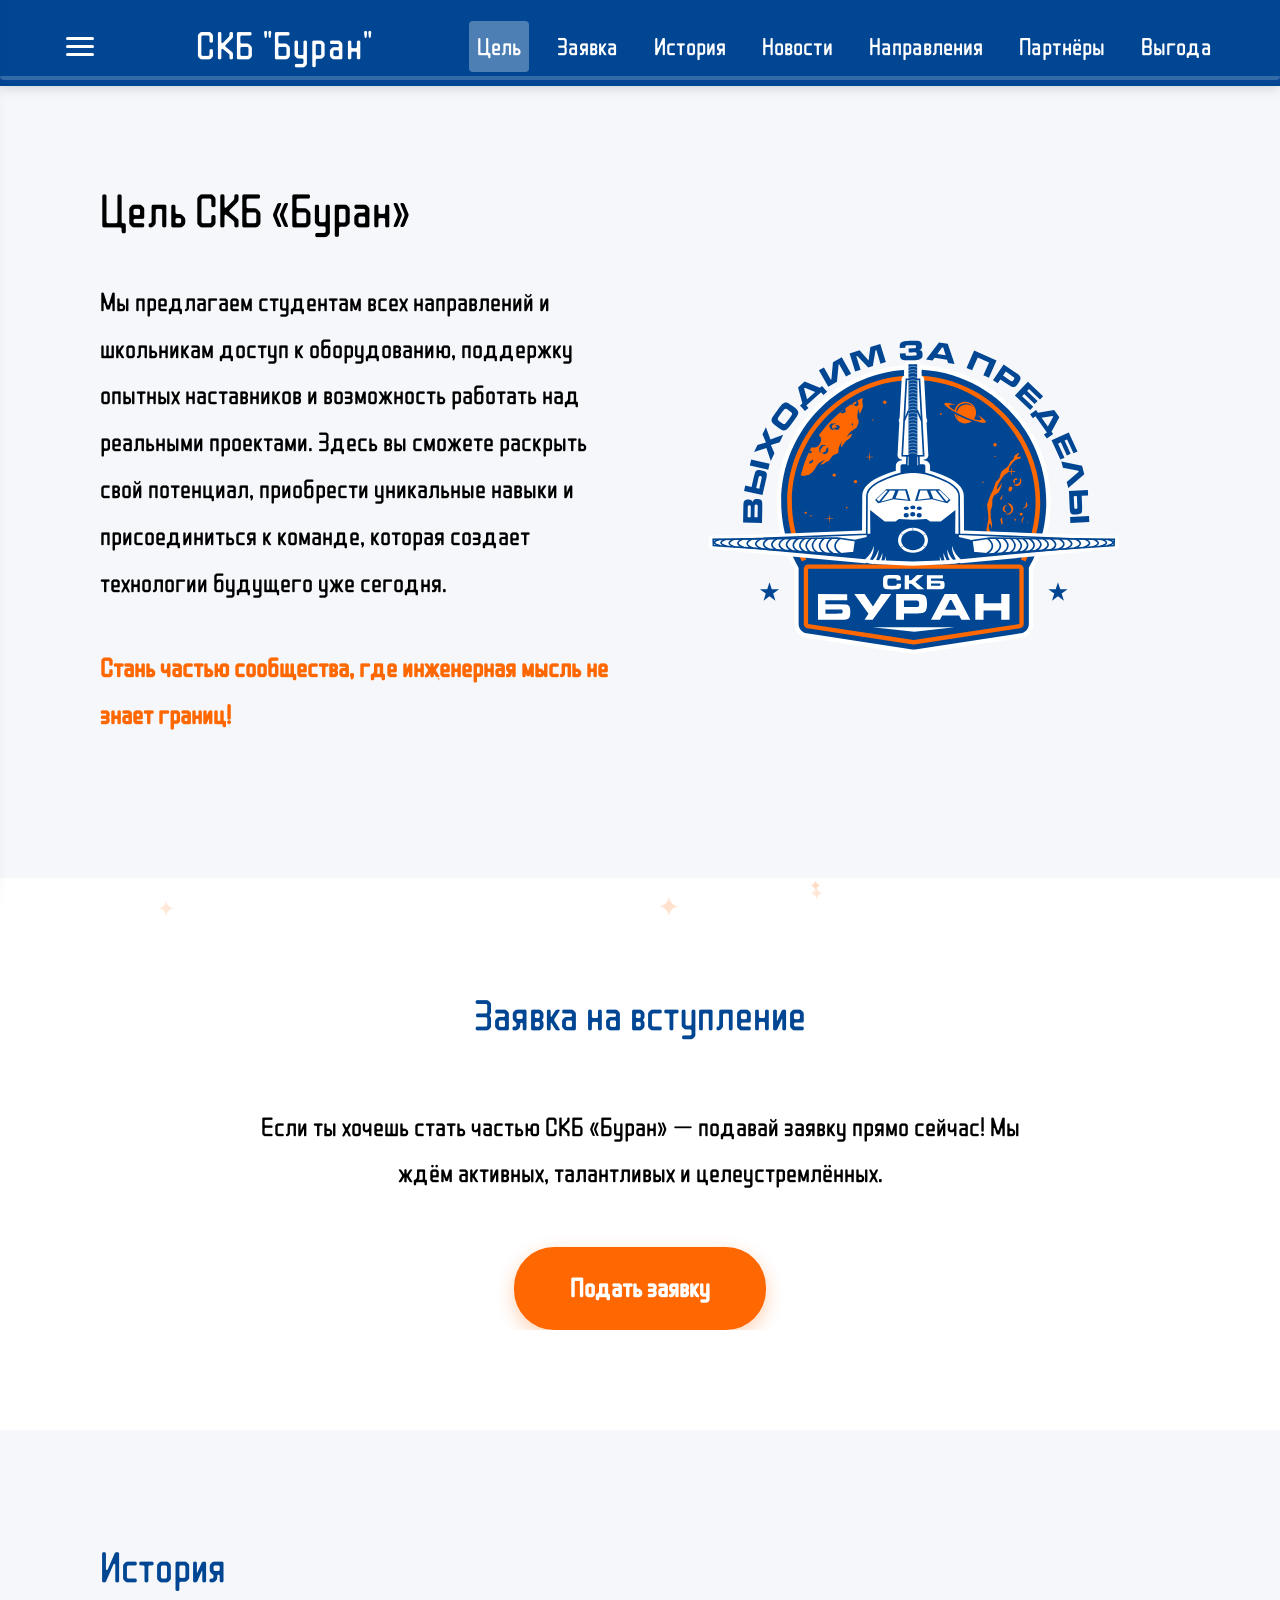
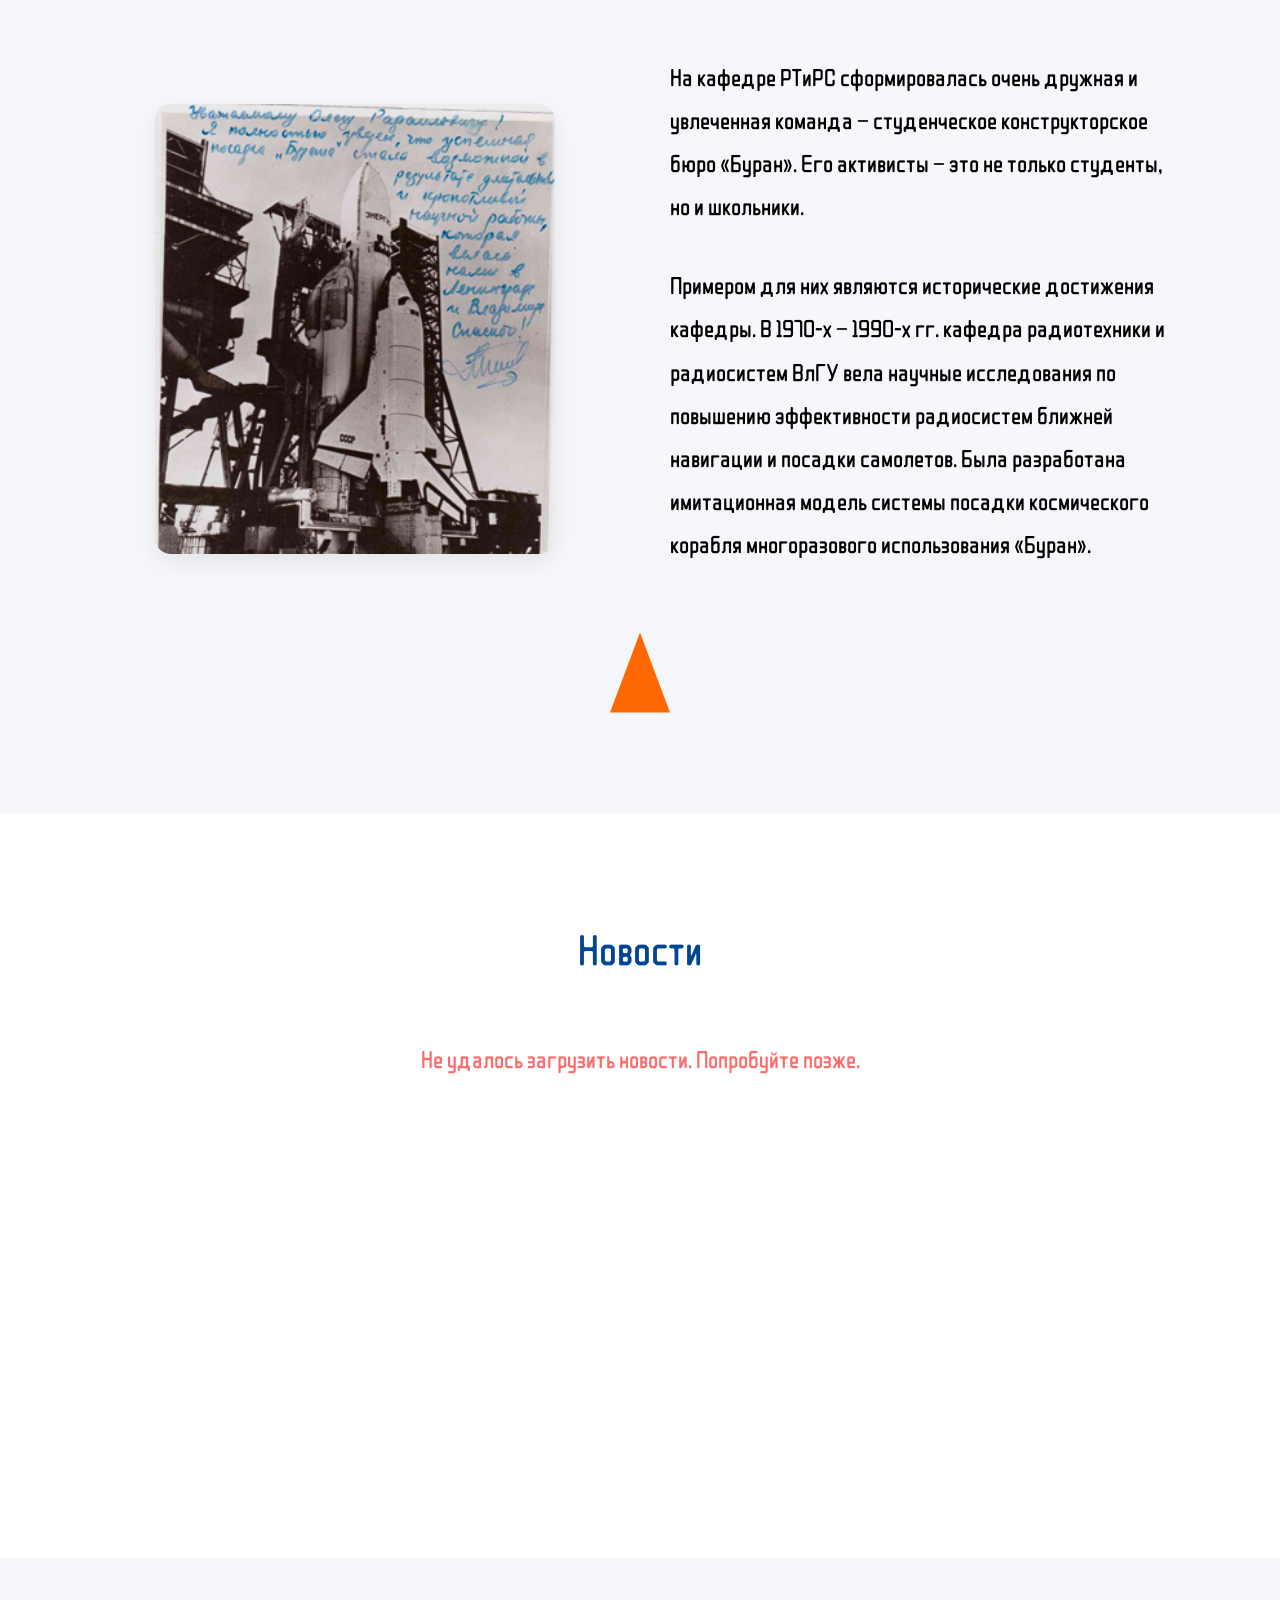
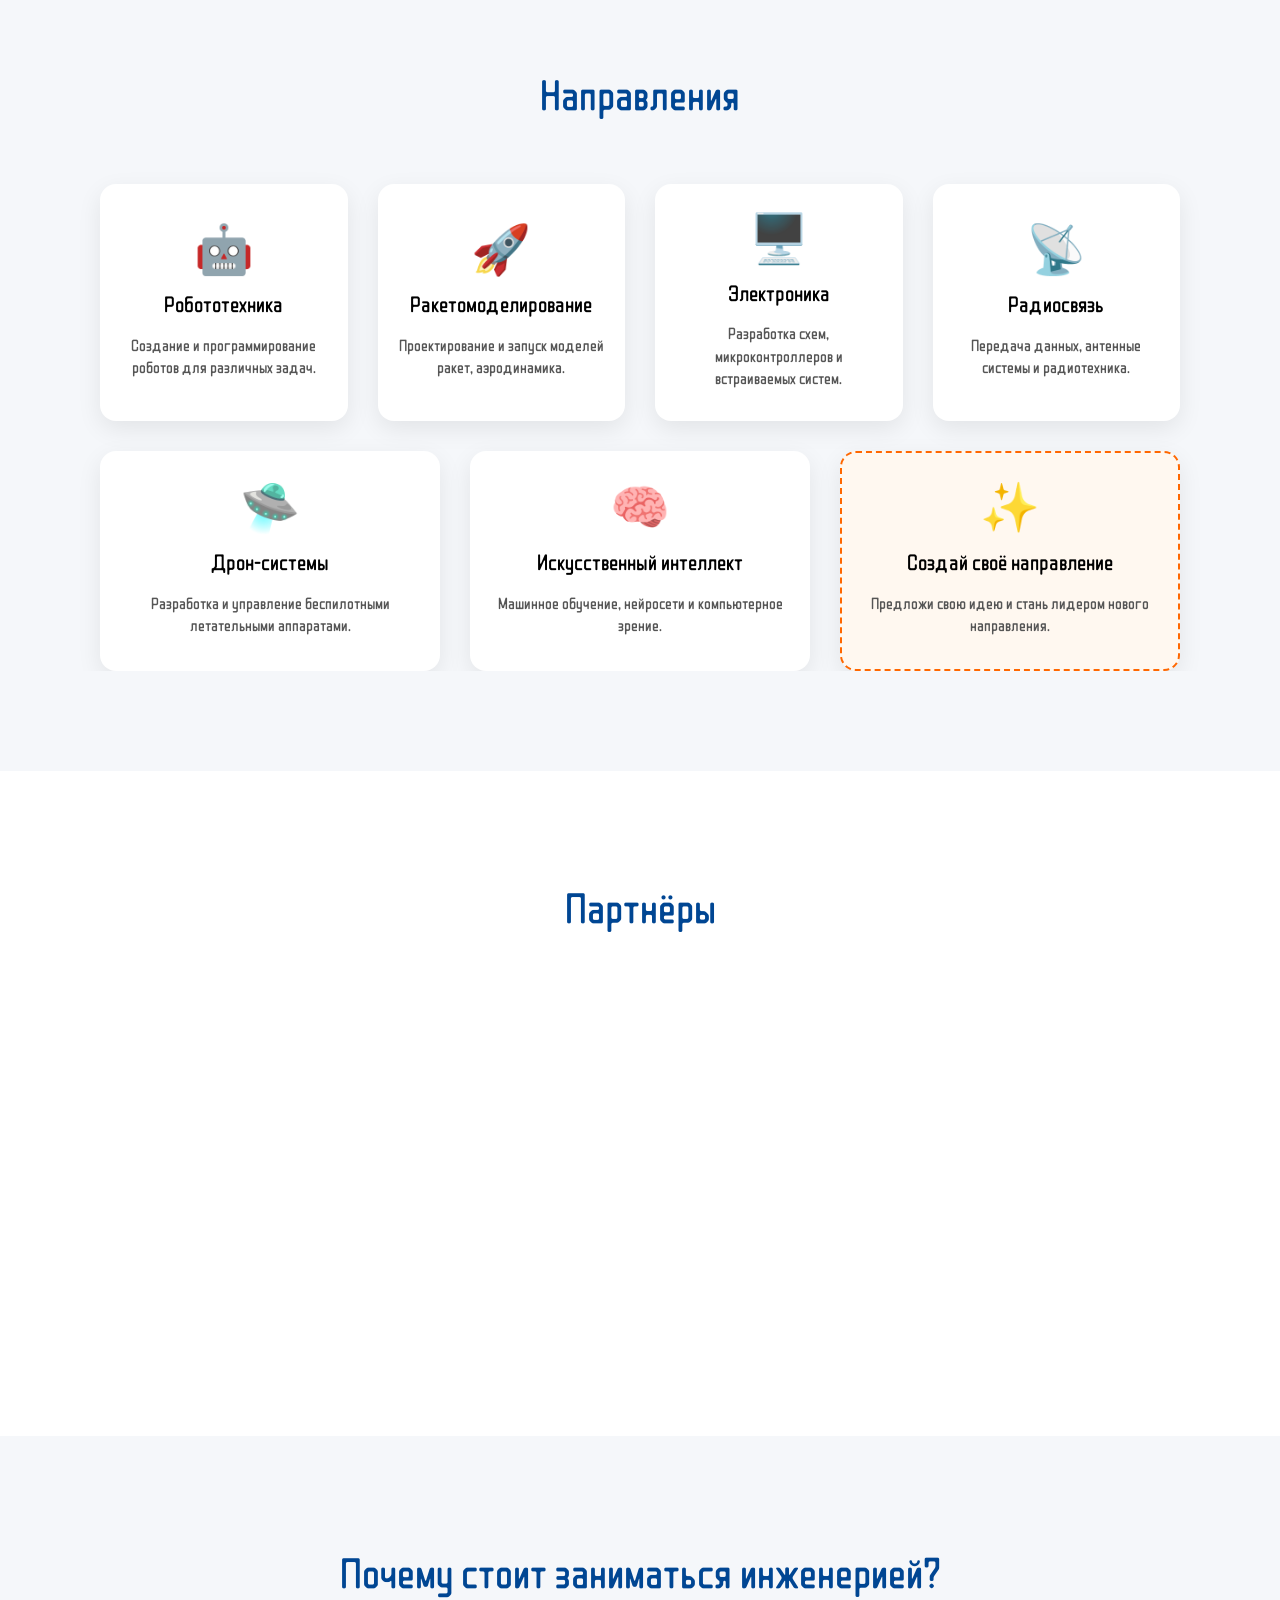
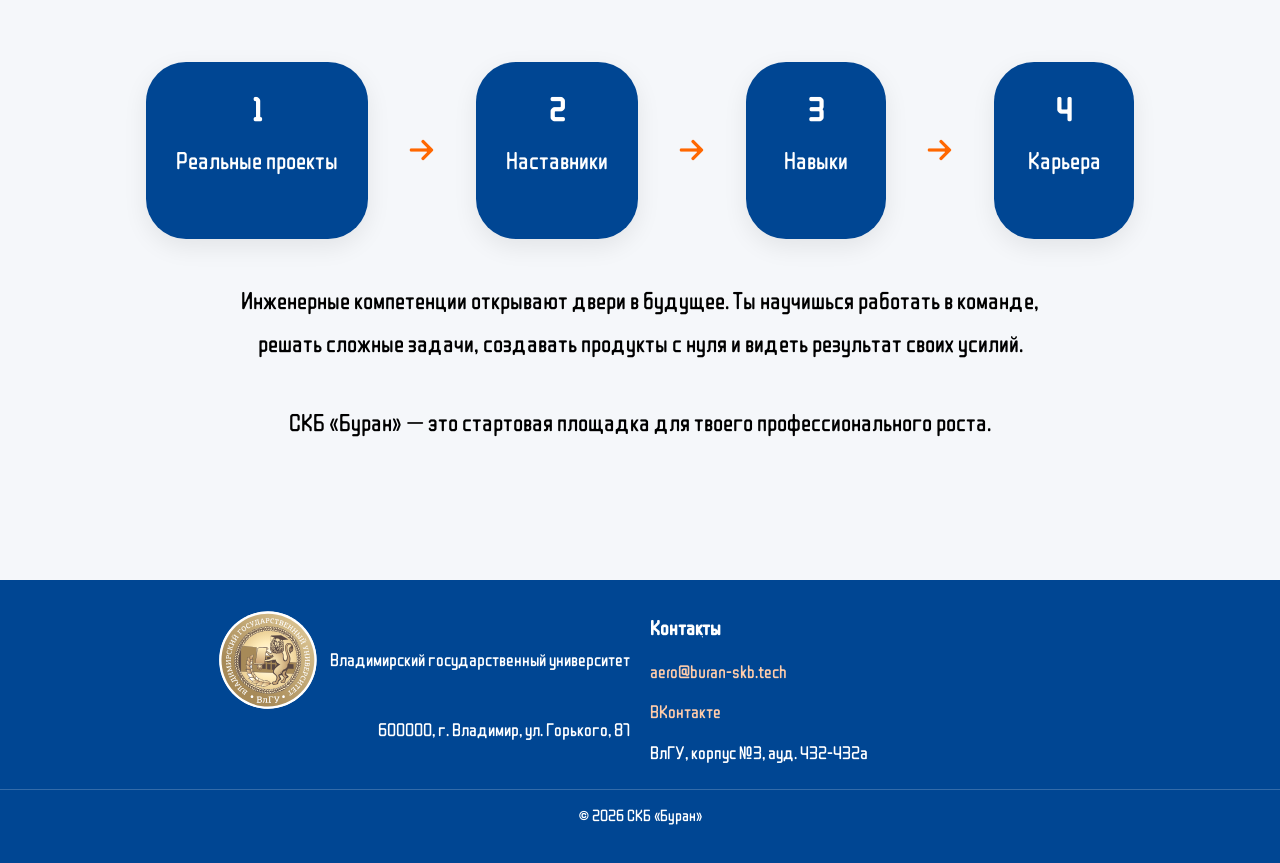
==== commit a602cd59: "Update index.html" ====
--- a/index.html
+++ b/index.html
@@ -8,8 +8,9 @@
     <meta property="og:title" content="СКБ «Буран» — Студенческое конструкторское бюро">
     <meta property="og:description" content="Студенческое конструкторское бюро «Буран» — сообщество инженеров, где студенты и школьники создают технологии будущего.">
     <meta property="og:type" content="website">
-    <meta property="og:url" content="https://skbburan.ru">
+    <meta property="og:url" content="https://buran-skb.tech/">
     <meta property="og:image" content="https://skbburan.ru/logo/skbbyranlogocomp.png">
+    <meta name="keywords" content="СКБ Буран, buran-skb, студенческое конструкторское бюро, ВлГУ, инженерия, проекты">
     <link rel="icon" href="logo/skbbyranlogocomp.png" type="image/png">
     <link rel="stylesheet" href="style.css">
 </head>
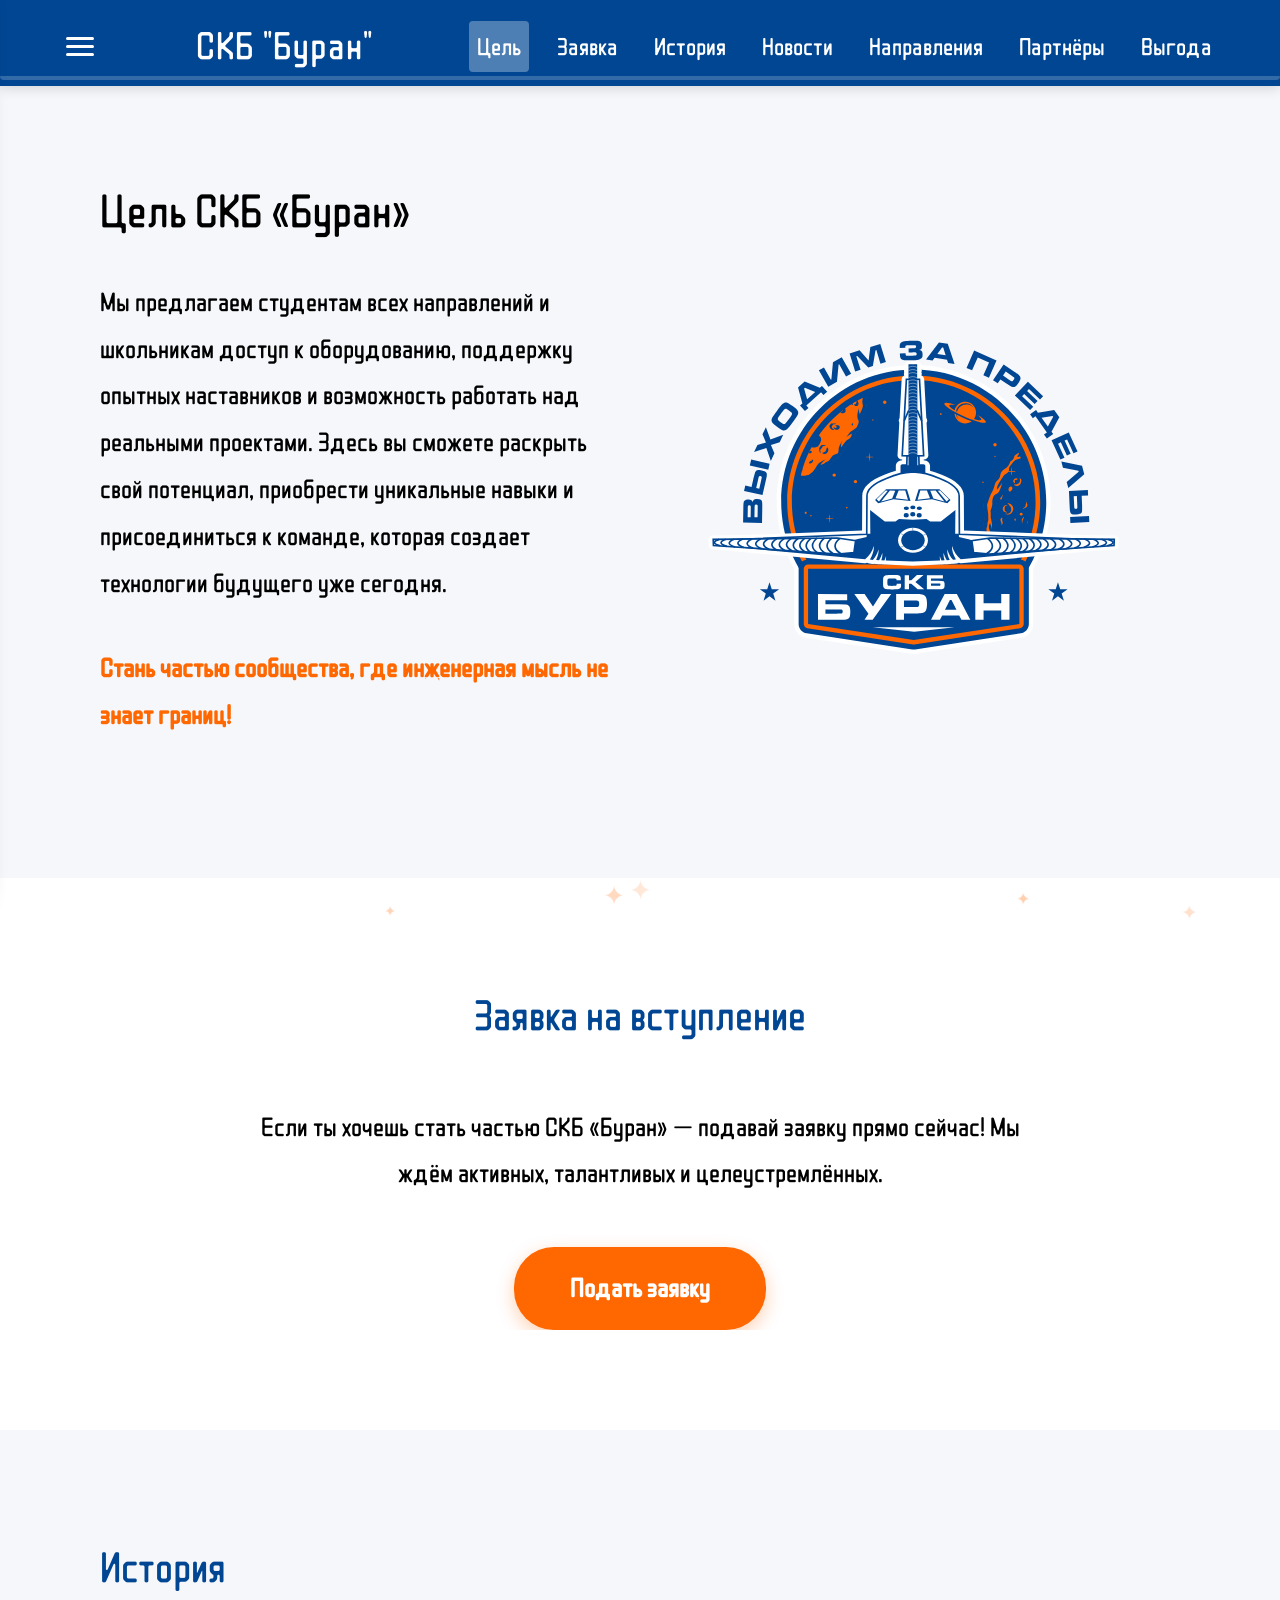
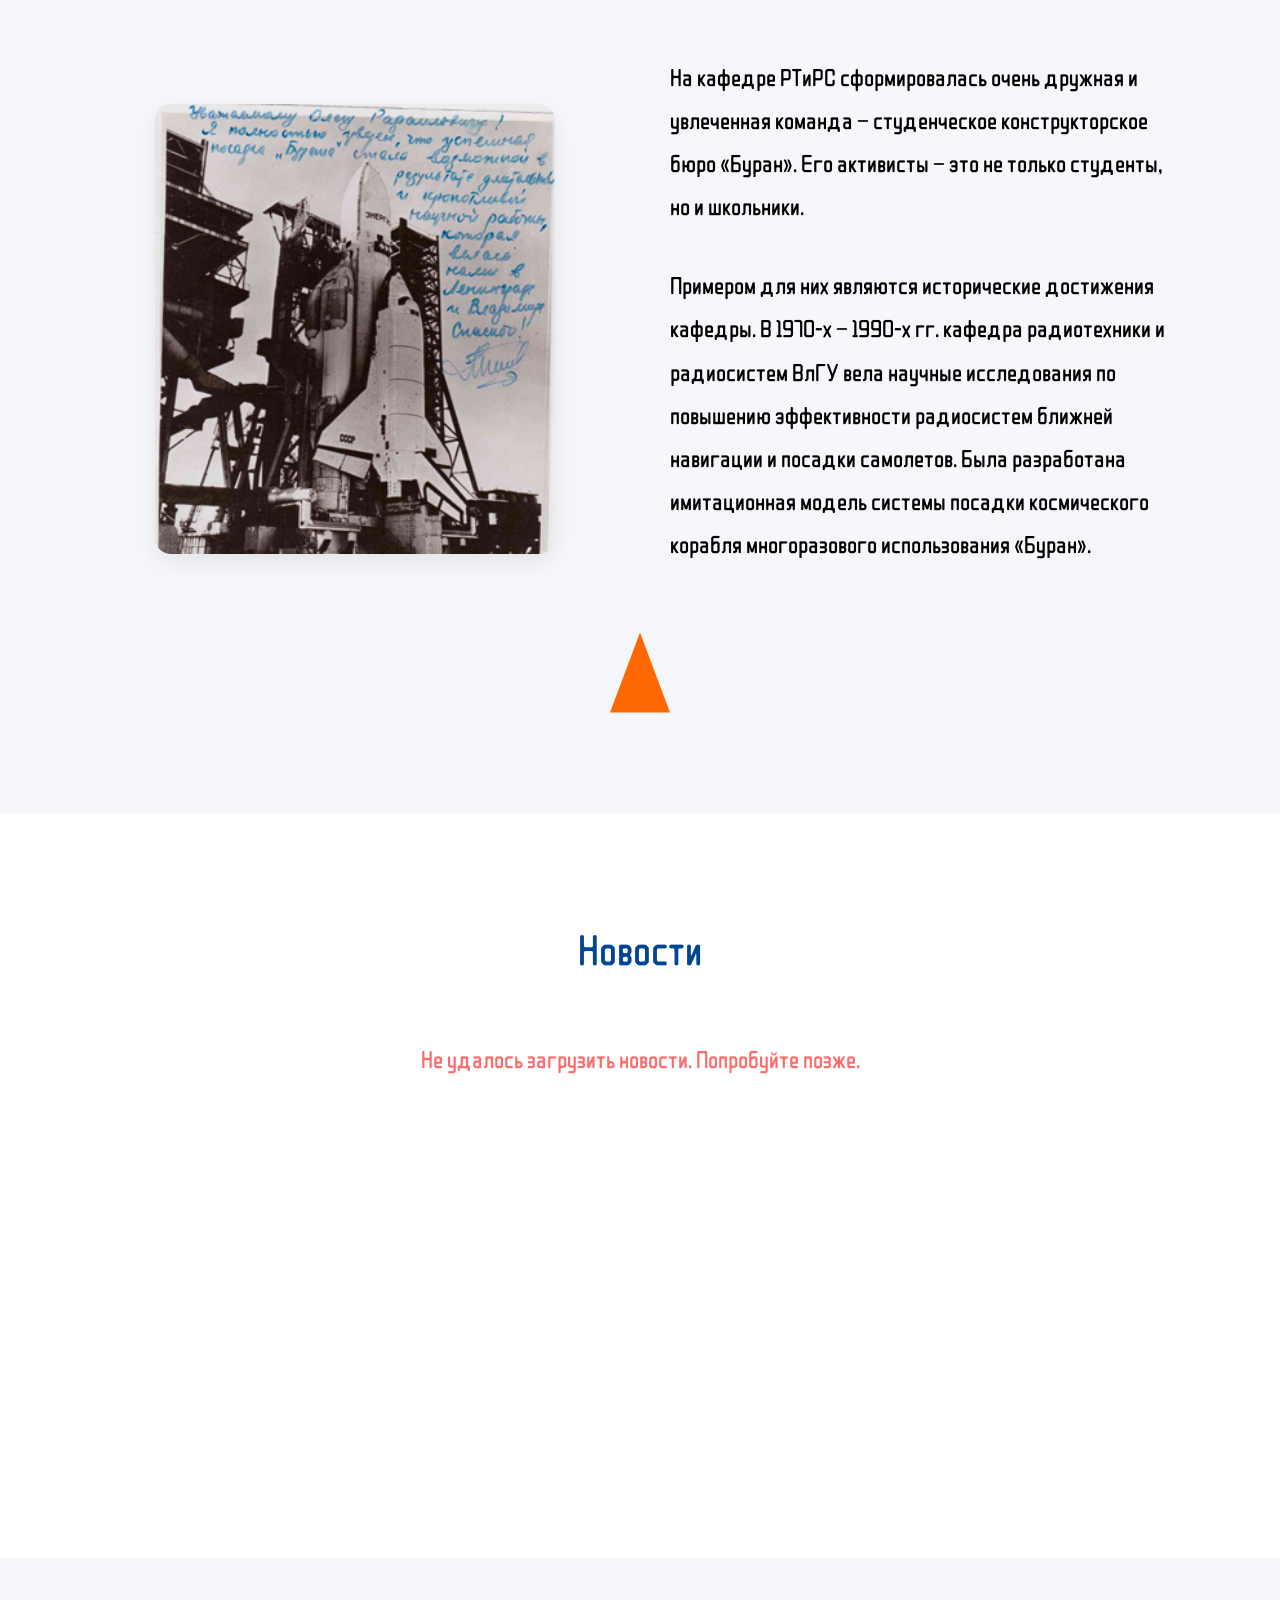
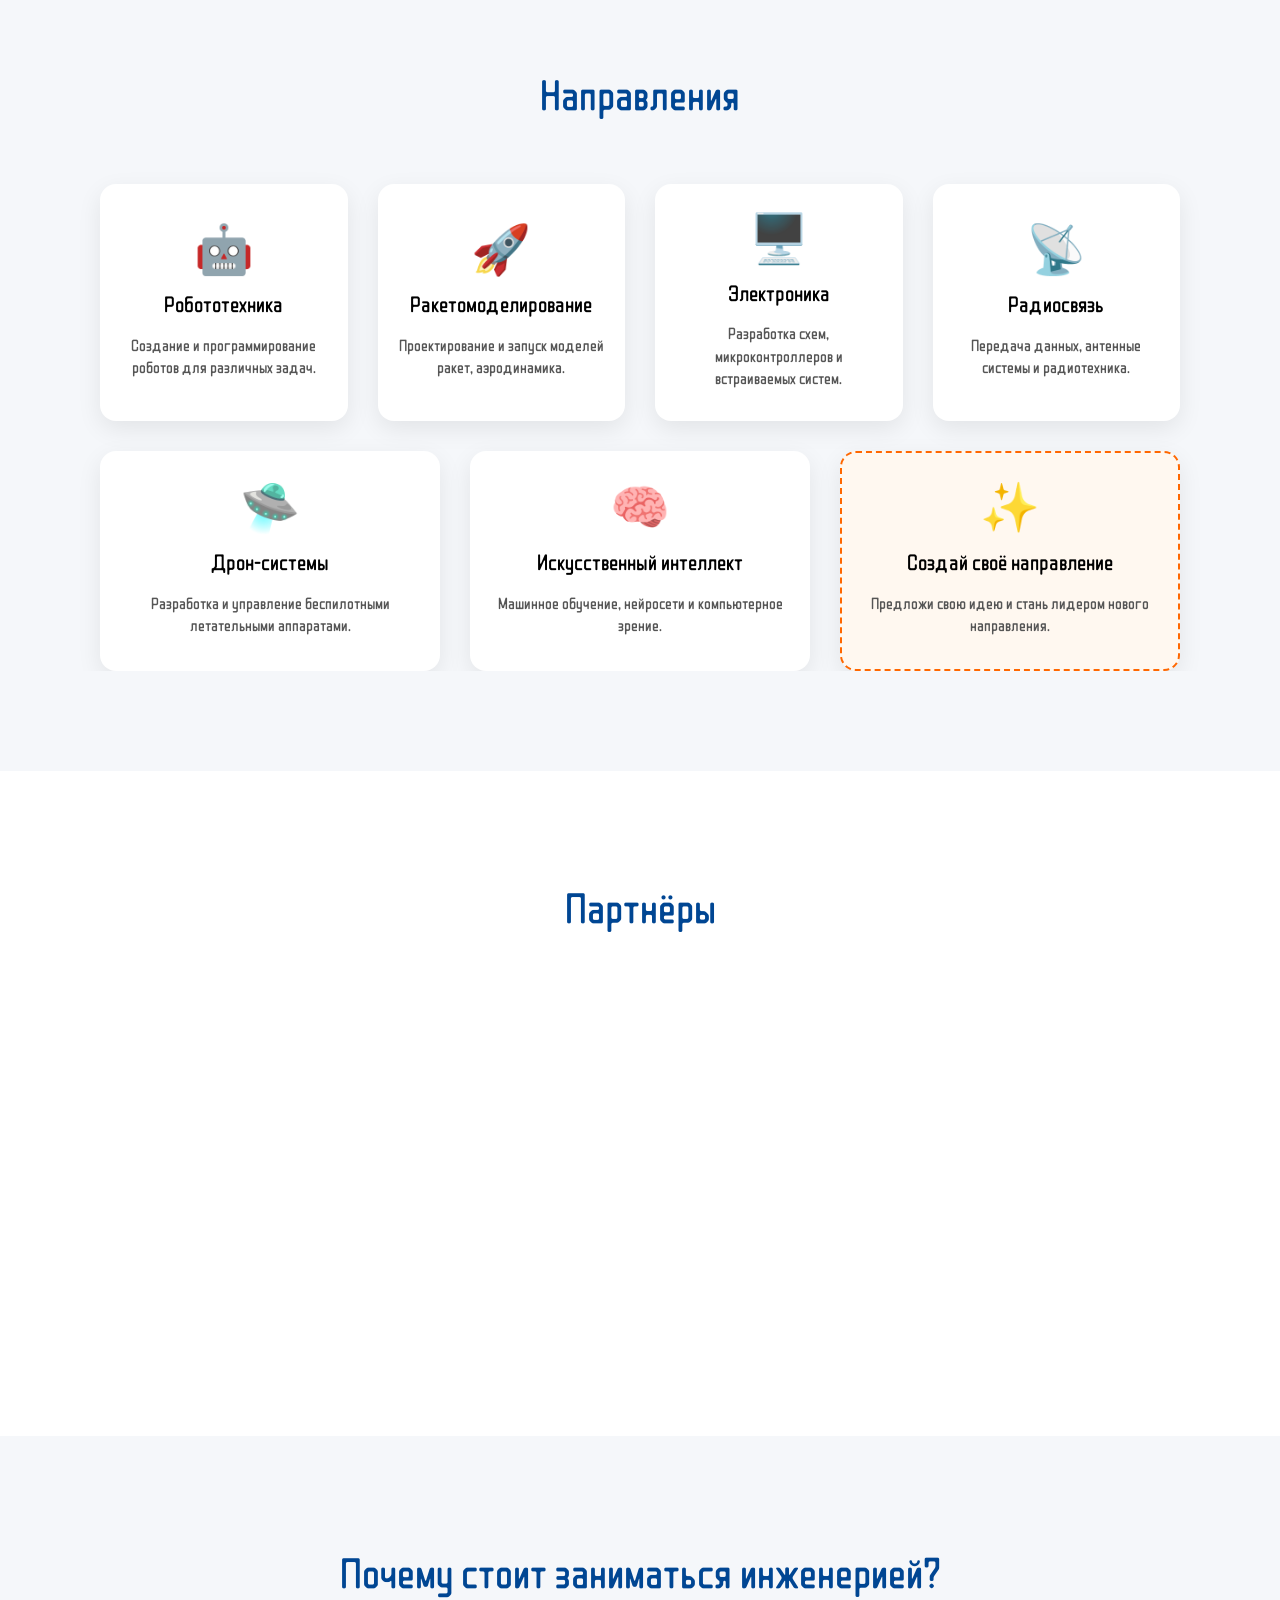
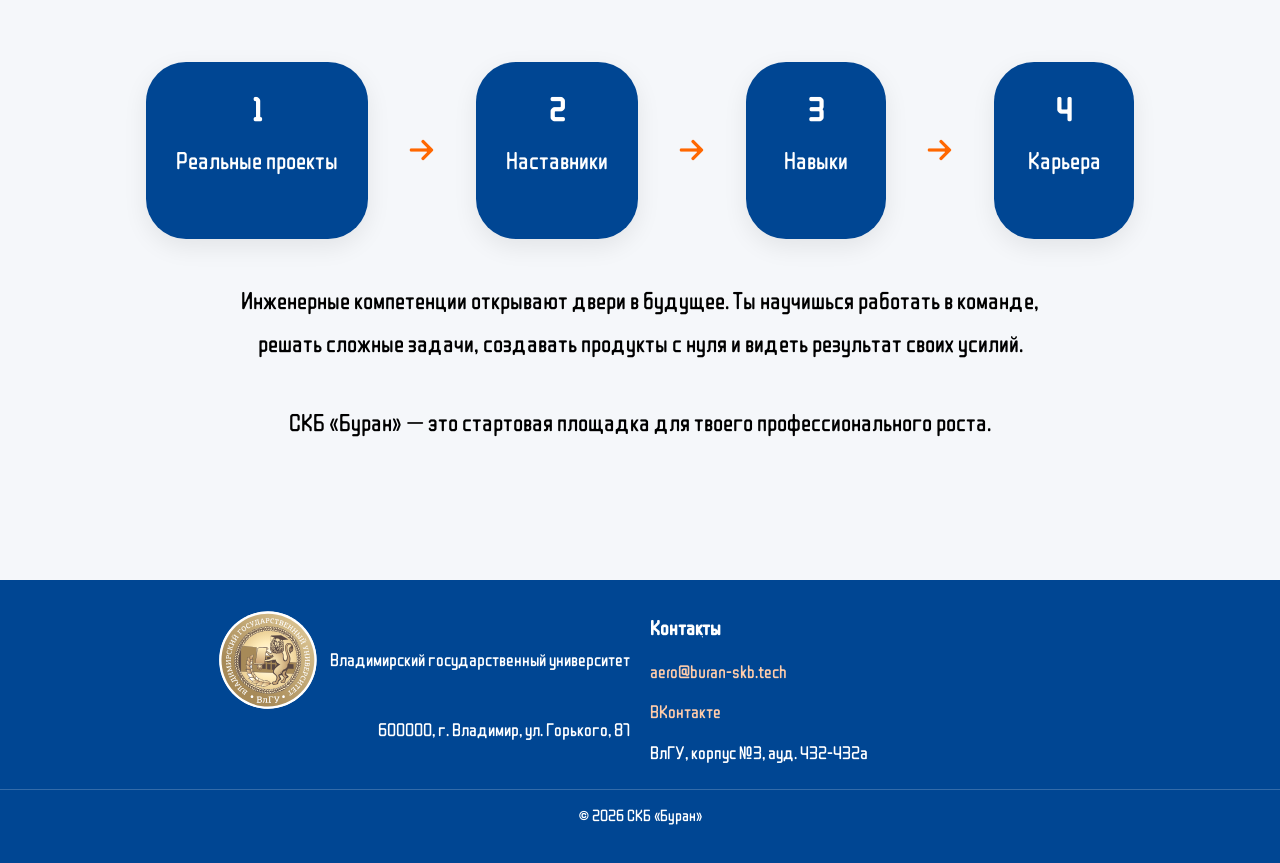
==== commit b44a706c: "Update index.html" ====
--- a/index.html
+++ b/index.html
@@ -11,6 +11,7 @@
     <meta property="og:url" content="https://buran-skb.tech/">
     <meta property="og:image" content="https://skbburan.ru/logo/skbbyranlogocomp.png">
     <meta name="keywords" content="СКБ Буран, buran-skb, студенческое конструкторское бюро, ВлГУ, инженерия, проекты">
+	<meta name="yandex-verification" content="3143067ec7a89956" />
     <link rel="icon" href="logo/skbbyranlogocomp.png" type="image/png">
     <link rel="stylesheet" href="style.css">
 </head>
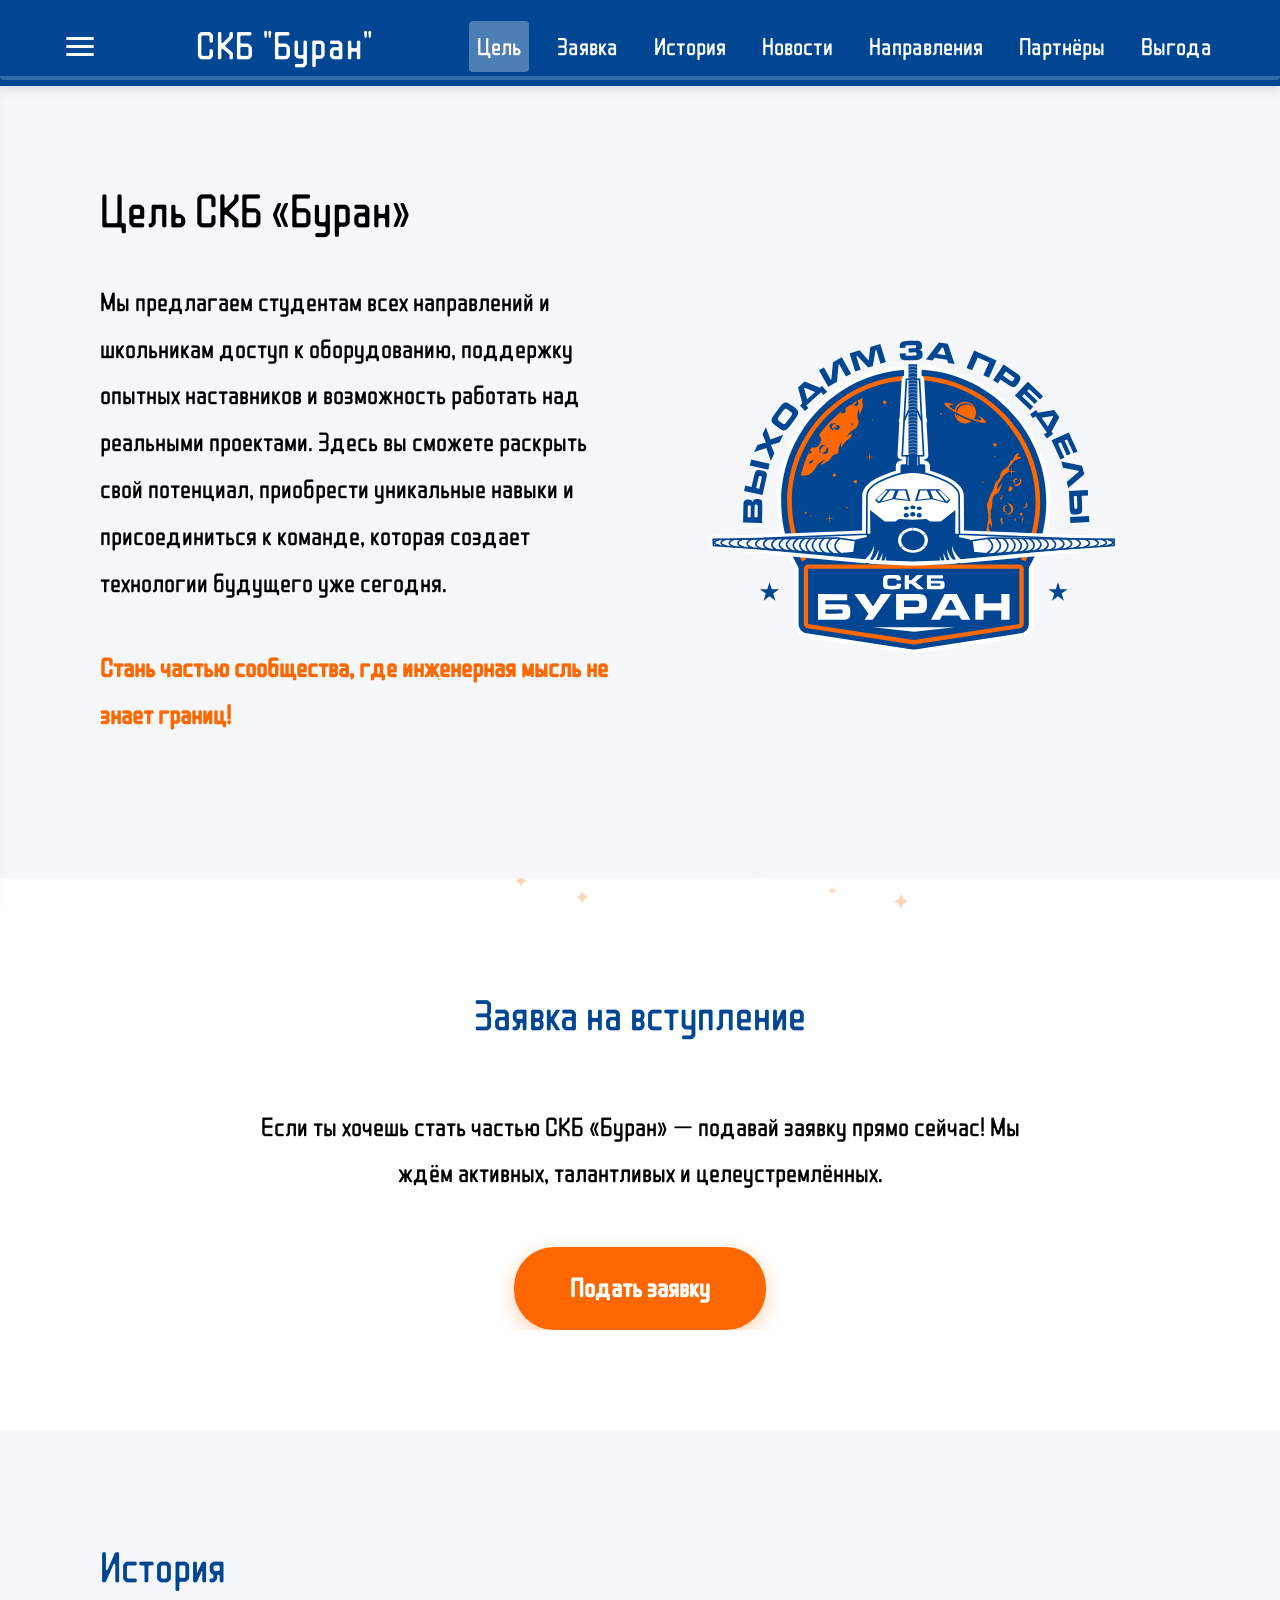
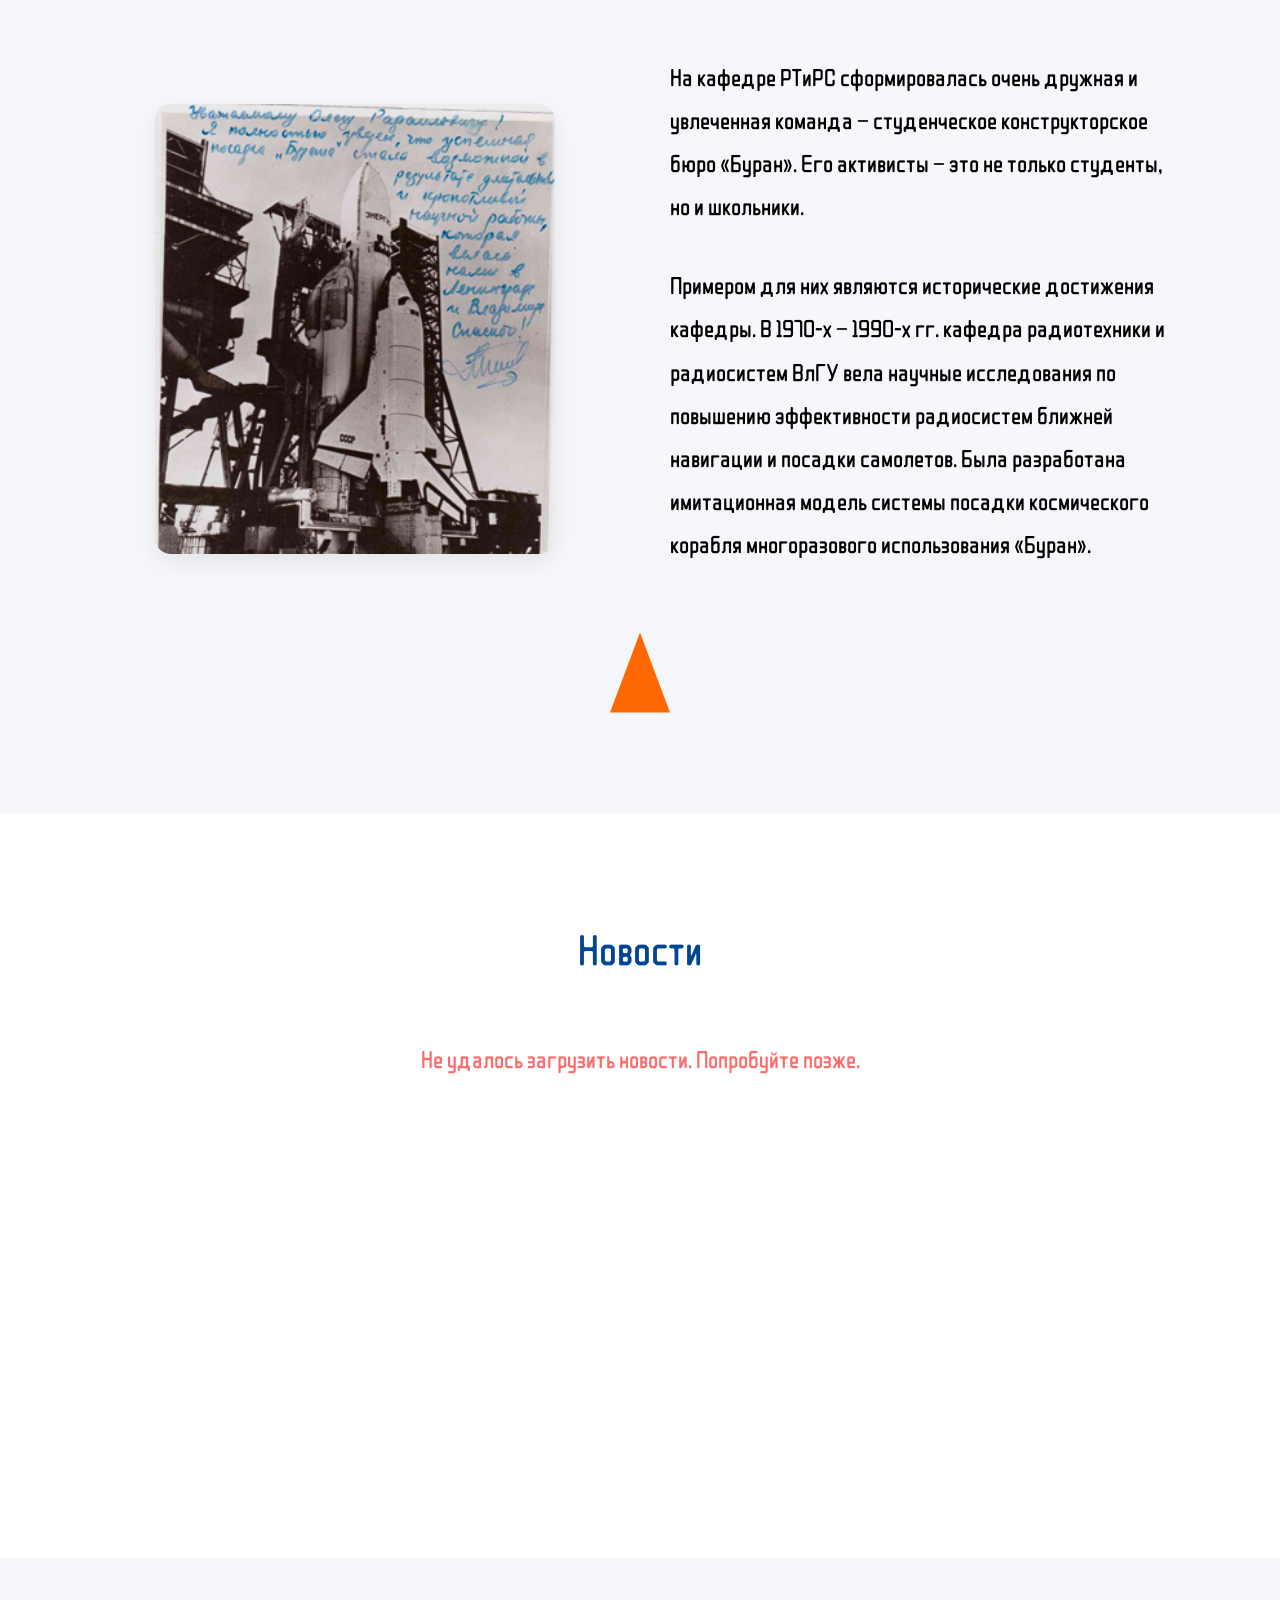
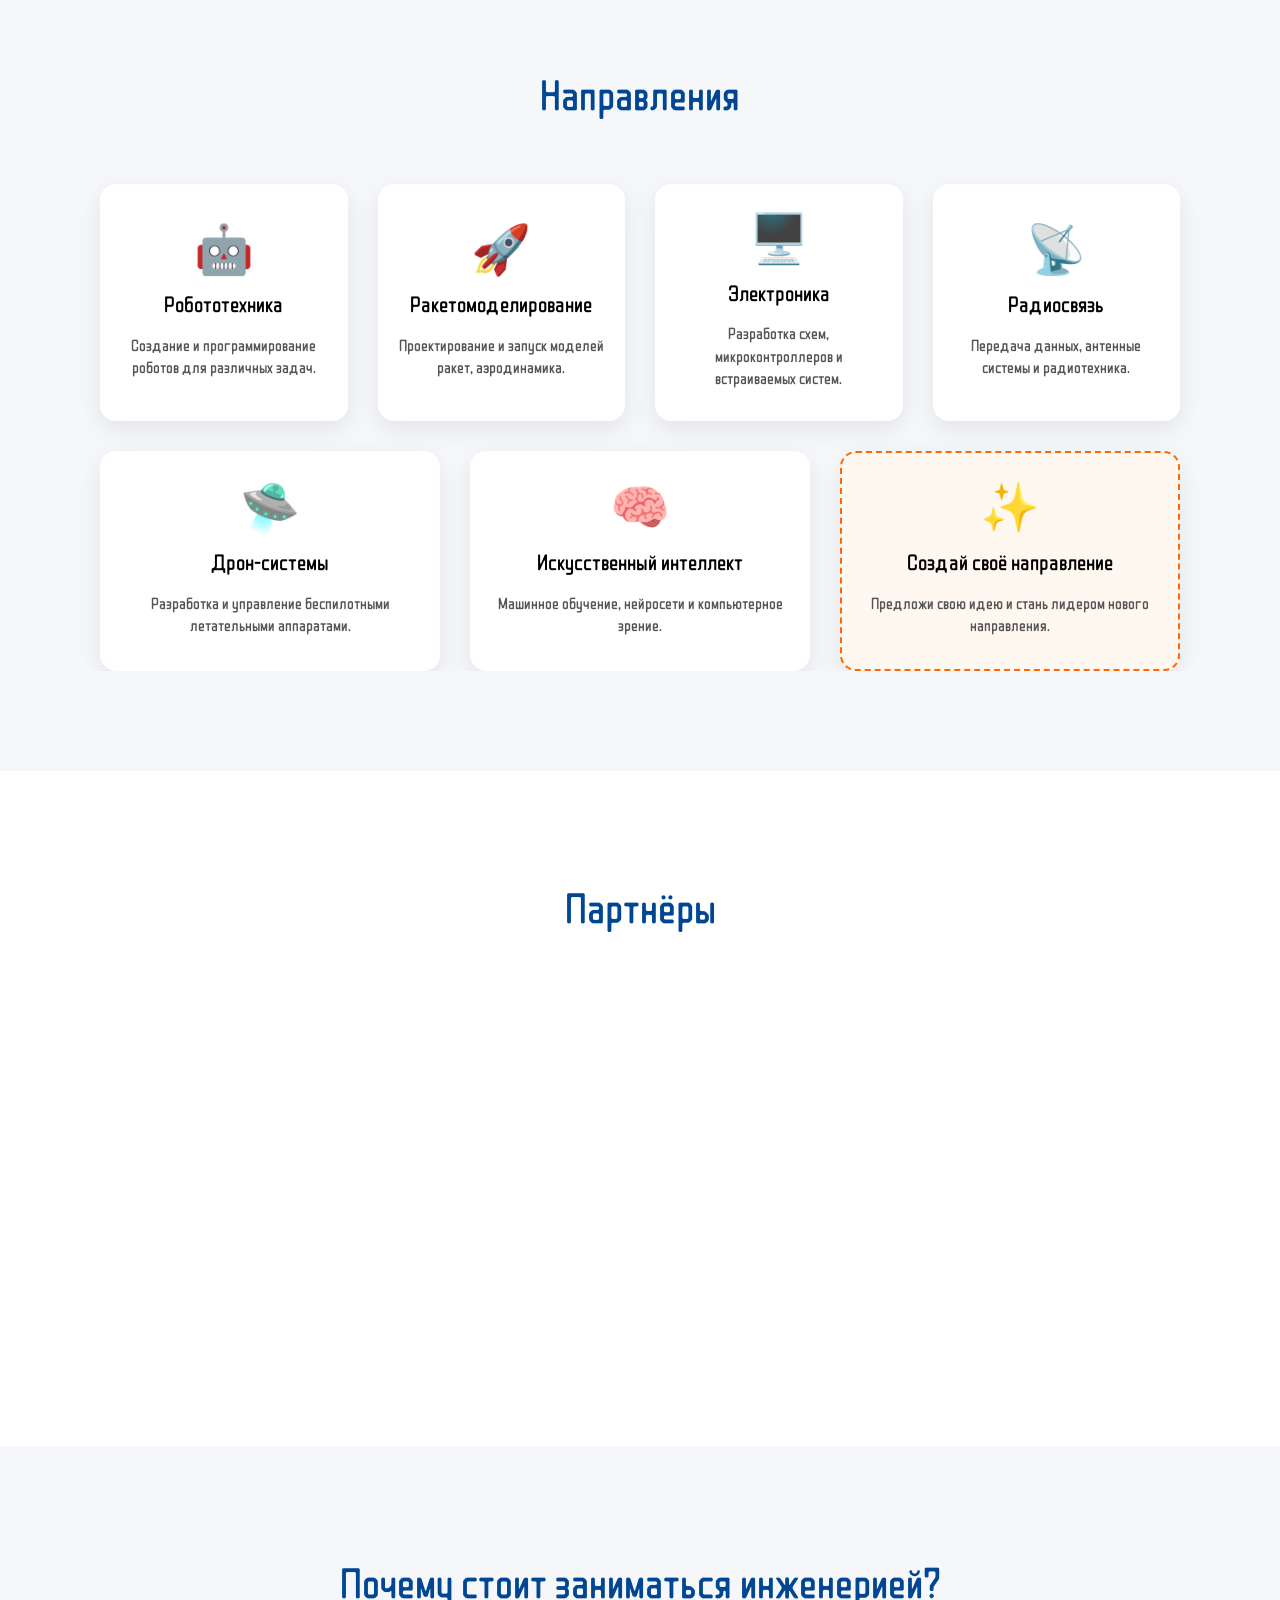
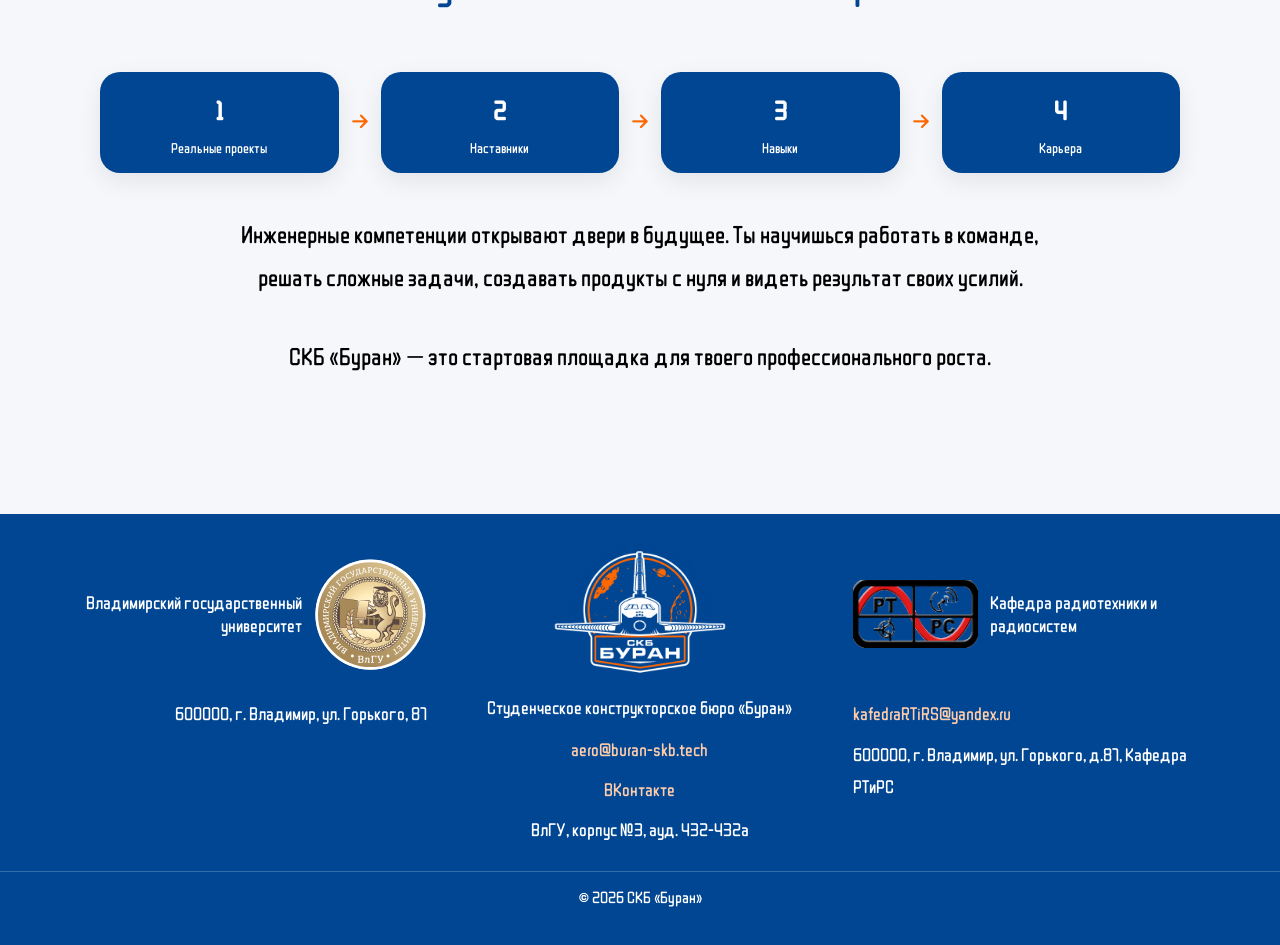
==== commit fa0ad8e9: "Add files via upload" ====
--- a/index.html
+++ b/index.html
@@ -3,16 +3,51 @@
 <head>
     <meta charset="UTF-8">
     <meta name="viewport" content="width=device-width, initial-scale=1.0">
-    <title>СКБ «Буран» — Студенческое конструкторское бюро</title>
-    <meta name="description" content="Студенческое конструкторское бюро «Буран» — сообщество инженеров, где студенты и школьники создают технологии будущего. Присоединяйся к нам!">
-    <meta property="og:title" content="СКБ «Буран» — Студенческое конструкторское бюро">
-    <meta property="og:description" content="Студенческое конструкторское бюро «Буран» — сообщество инженеров, где студенты и школьники создают технологии будущего.">
+    <title>СКБ «Буран» — Студенческое конструкторское бюро ВлГУ</title>
+    
+    <!-- SEO & Индексация -->
+    <meta name="description" content="Студенческое конструкторское бюро «Буран» ВлГУ — сообщество инженеров, где студенты и школьники создают технологии будущего. Робототехника, электроника, ракетомоделирование.">
+    <meta name="keywords" content="СКБ Буран, buran-skb, студенческое конструкторское бюро, ВлГУ, Владимир, инженерия, проекты, робототехника, ракетомоделирование, электроника, дрон-системы">
+    <meta name="robots" content="index, follow">
+    <link rel="canonical" href="https://buran-skb.tech/">
+
+    <!-- Open Graph (Социальные сети и мессенджеры) -->
+    <meta property="og:title" content="СКБ «Буран» — Студенческое конструкторское бюро ВлГУ">
+    <meta property="og:description" content="Сообщество молодых инженеров. Создаем технологии будущего уже сегодня. Присоединяйся к нам!">
     <meta property="og:type" content="website">
     <meta property="og:url" content="https://buran-skb.tech/">
-    <meta property="og:image" content="https://skbburan.ru/logo/skbbyranlogocomp.png">
-    <meta name="keywords" content="СКБ Буран, buran-skb, студенческое конструкторское бюро, ВлГУ, инженерия, проекты">
-	<meta name="yandex-verification" content="3143067ec7a89956" />
-    <link rel="icon" href="logo/skbbyranlogocomp.png" type="image/png">
+    <meta property="og:image" content="https://buran-skb.tech/logo/skbbyranlogocomp.png">
+    <meta property="og:site_name" content="СКБ Буран">
+    <meta property="og:locale" content="ru_RU">
+
+    <!-- Favicon (Иконка сайта для всех браузеров и поисковиков) -->
+    <link rel="icon" href="logo/skbbyranlogo.ico" sizes="any">
+    <link rel="icon" href="logo/skbbyranlogo.svg" type="image/svg+xml">
+    <link rel="icon" href="logo/skbbyranlogocomp.png" type="image/png" sizes="32x32">
+    <link rel="apple-touch-icon" href="logo/skbbyranlogocomp.png">
+
+    <!-- Микроразметка Schema.org -->
+    <script type="application/ld+json">
+    {
+      "@context": "https://schema.org",
+      "@type": "EducationalOrganization",
+      "name": "СКБ «Буран»",
+      "url": "https://buran-skb.tech/",
+      "logo": "https://buran-skb.tech/logo/skbbyranlogocomp.png",
+      "description": "Студенческое конструкторское бюро «Буран» при ВлГУ.",
+      "address": {
+        "@type": "PostalAddress",
+        "streetAddress": "ул. Горького, 87",
+        "addressLocality": "Владимир",
+        "postalCode": "600000",
+        "addressCountry": "RU"
+      },
+      "sameAs": [
+        "https://vk.com/skbburan"
+      ]
+    }
+    </script>
+
     <link rel="stylesheet" href="style.css">
 </head>
 <body>
@@ -181,24 +216,41 @@
 
     </main>
 
-    <!-- ===== ФУТЕР ===== -->
+<!-- ===== ФУТЕР ===== -->
 <footer class="footer" id="contacts" role="contentinfo">
     <div class="footer-inner">
+        <!-- 1. СКБ "Буран" (теперь первый в HTML) -->
+        <div class="footer-col footer-center header-container">
+            <div class="footer-logo">
+                <img src="logo/skbbyranlogocomp.png" data-src="logo/skbbyranlogo.svg" alt="СКБ Буран" class="skb-logo" width="200" height="200">
+                <span>Студенческое конструкторское бюро «Буран»</span>
+            </div>
+            <p><a href="#" id="copyEmail">aero@buran-skb.tech</a></p>
+            <p><a href="https://vk.com/skbburan" target="_blank" rel="noopener">ВКонтакте</a></p>
+            <p class="footer-address">ВлГУ, корпус №3, ауд. 432-432а</p>
+        </div>
+
+        <!-- 2. ВлГУ -->
         <div class="footer-col footer-left">
             <div class="footer-logo">
                 <a href="https://www.vlsu.ru/" target="_blank" rel="noopener">
-                    <img src="logo/vlsulogocomp.png" data-src="logo/vlsulogo.svg" alt="ВлГУ" class="lazy-logo" width="100" height="100">
+                    <img src="logo/vlsulogo.svg" data-src="logo/vlsulogo.svg" alt="ВлГУ" class="lazy-logo" width="150" height="150">
                 </a>
                 <span>Владимирский государственный университет</span>
             </div>
             <p class="footer-address">600000, г. Владимир, ул. Горького, 87</p>
-                </div>
-        <div class="footer-col footer-center"></div>
+        </div>
+
+        <!-- 3. Кафедра РТиРС -->
         <div class="footer-col footer-right">
-            <h4>Контакты</h4>
-            <p><a href="#" id="copyEmail">aero@buran-skb.tech</a></p>
-            <p><a href="https://vk.com/skbburan" target="_blank" rel="noopener">ВКонтакте</a></p>
-            <p>ВлГУ, корпус №3, ауд. 432-432а</p>
+            <div class="footer-logo">
+                <a href="https://rtrs.vlsu.ru/" target="_blank" rel="noopener">
+                    <img src="logo/rtrs.png" data-src="logo/rtrs.png" alt="РТиРС" class="lazy-logo" width="150" height="150">
+                </a>
+                <span>Кафедра радиотехники и радиосистем</span>
+            </div>
+            <p><a href="mailto:kafedraRTiRS@yandex.ru">kafedraRTiRS@yandex.ru</a></p>
+            <p class="footer-address">600000, г. Владимир, ул. Горького, д.87, Кафедра РТиРС</p>
         </div>
     </div>
     <div class="footer-copy-wrapper">
@@ -208,4 +260,4 @@
 
     <script src="script.js"></script>
 </body>
-</html>
+</html>
--- a/style.css
+++ b/style.css
@@ -596,32 +596,83 @@
     100% { left: 0; transform: translateX(-100%); }
 }
 
-/* ===== Выгода ===== */
+/* ===== Блок-схема (Выгода) ===== */
 .benefits-flowchart {
     display: flex;
-    flex-wrap: wrap;
-    justify-content: center;
-    align-items: center;
-    gap: 20px 40px;
-    margin: 40px 0;
-}
+    flex-wrap: nowrap;
+    justify-content: center;
+    align-items: center;
+    gap: 12px;
+    margin: 40px auto;
+    width: 100%;
+    max-width: 1100px;
+    box-sizing: border-box;
+}
+
 .flow-step {
     background: var(--blue);
     color: #fff;
-    padding: 20px 30px;
-    border-radius: 40px;
+    padding: 16px 20px;
+    border-radius: 20px;
     text-align: center;
-    min-width: 140px;
+    flex: 1 1 0; /* Все карточки одинаковой ширины */
+    min-width: 0; /* Предотвращает вылезание текста */
     box-shadow: var(--shadow);
 }
+
 .step-num {
     display: block;
-    font-size: 32px;
+    font-size: 26px;
     font-weight: bold;
-}
+    margin-bottom: 4px;
+}
+
+.flow-step p {
+    font-size: 14px;
+    line-height: 1.3;
+    margin: 0;
+}
+
 .flow-arrow {
-    font-size: 36px;
+    font-size: 24px;
     color: var(--orange);
+    line-height: 1;
+    flex-shrink: 0;
+    display: flex;
+    align-items: center;
+    justify-content: center;
+}
+
+/* ===== Адаптация для экранов до 1024px (Планшеты и мобильные) ===== */
+@media (max-width: 1024px) {
+    .benefits-flowchart {
+        flex-direction: column; /* Элементы выстраиваются строго в столбик */
+        align-items: center;
+        gap: 10px;
+        max-width: 360px; /* Фиксированная комфортная ширина контейнера */
+    }
+
+    .flow-step {
+        width: 75%;
+        flex: none; /* Отменяем гибкость Flex */
+        padding: 20px 20px;
+        border-radius: 16px;
+    }
+
+    .step-num {
+        font-size: 24px;
+    }
+
+    .flow-step p {
+        font-size: 24px;
+    }
+
+    /* ВСЕ стрелки на экранах <= 1024px поворачиваются вниз */
+    .flow-arrow {
+        transform: rotate(90deg);
+        font-size: 28px;
+        margin: 2px 0;
+    }
 }
 .benefits-text {
     max-width: 800px;
@@ -639,48 +690,67 @@
     overflow: hidden;
 }
 .footer-inner {
-    max-width: 900px;
+    max-width: 1200px;
     margin: 0 auto;
     padding: 0 20px;
     display: grid;
-    grid-template-columns: 1fr 1fr;
-    gap: 20px;
+    grid-template-columns: 1fr 1fr 1fr;
+    gap: 30px;
     align-items: start;
 }
 .footer-col {
     display: flex;
     flex-direction: column;
 }
+/* ВлГУ — Слева, выравнивание по правому краю */
 .footer-left {
     align-items: flex-end;
     text-align: right;
 }
+.footer-left .footer-logo {
+    flex-direction: row-reverse;
+}
+
+/* СКБ "Буран" — В центре, выравнивание по центру */
+.footer-center {
+    display: flex;
+    align-items: center;
+    text-align: center;
+}
+.footer-center .footer-logo {
+    flex-direction: column;
+    justify-content: center;
+}
+
+/* РТиРС — Справа, зеркально ВлГУ, выравнивание по левому краю */
 .footer-right {
     align-items: flex-start;
     text-align: left;
 }
-.footer-center { display: none; }
+.footer-right .footer-logo {
+    flex-direction: row;
+}
+
+/* Общие стили логотипов и текста футера */
 .footer-logo {
     display: flex;
     align-items: center;
     gap: 12px;
+    margin-bottom: 10px;
 }
 .footer-logo img {
-    width: 100px;
-    height: 100px;
+    width: 140px;
+    height: 140px;
     object-fit: contain;
 }
 .footer-logo span {
     font-size: 18px;
+    line-height: 1.3;
 }
 .footer-address {
     font-size: 16px;
     margin-top: 4px;
 }
-.footer-col h4 {
-    font-size: 20px;
-    margin-bottom: 6px;
-}
 .footer-col p {
     font-size: 18px;
     margin: 4px 0;
@@ -695,12 +765,83 @@
     padding: 12px 0;
     border-top: 1px solid rgba(255,255,255,0.2);
     text-align: center;
-    margin: 16px 0 0;
+    margin: 20px 0 0;
 }
 .footer-copy {
     font-size: 16px;
     margin: 0 !important;
     padding: 0 20px;
+}
+.skb-logo {
+  transform: scale(1.4); /* Увеличивает логотип на 30% */
+  transform-origin: center; /* Точка привязки роста (по центру, слева или справа) */
+}
+/* ===== Адаптивность футера для планшетов и мобильных устройств ===== */
+@media (max-width: 992px) {
+    .footer-inner {
+        grid-template-columns: 1fr;
+        gap: 30px;
+    }
+    .footer-left, .footer-center, .footer-right {
+        align-items: center;
+        text-align: center;
+    }
+    .footer-left .footer-logo, 
+    .footer-right .footer-logo {
+        flex-direction: column;
+    }
+}
+/* ===== Полное исправление отображения футера ===== */
+
+/* 1. Стили для десктопов (компьютеров): ставим СКБ Буран строго по центру */
+@media (min-width: 993px) {
+    .footer-inner {
+        display: grid !important;
+        grid-template-columns: 1fr 1fr 1fr !important;
+    }
+    .footer-left {
+        order: 1 !important;
+        align-items: flex-end !important;
+        text-align: right !important;
+    }
+    .footer-center {
+        order: 2 !important;
+        align-items: center !important;
+        text-align: center !important;
+    }
+    .footer-right {
+        order: 3 !important;
+        align-items: flex-start !important;
+        text-align: left !important;
+    }
+}
+
+/* 2. Стили для планшетов и мобильных устройств: СКБ Буран сверху, текст под логотипами */
+@media (max-width: 992px) {
+    .footer-inner {
+        display: flex !important;
+        flex-direction: column !important;
+        gap: 30px !important;
+    }
+    .footer-center {
+        order: 1 !important;
+    }
+    .footer-left {
+        order: 2 !important;
+    }
+    .footer-right {
+        order: 3 !important;
+    }
+    .footer-col {
+        align-items: center !important;
+        text-align: center !important;
+        width: 100% !important;
+    }
+    .footer-logo {
+        flex-direction: column !important;
+        align-items: center !important;
+        justify-content: center !important;
+    }
 }
 
 /* ===== Всплывающее окно (модалка) ===== */
@@ -796,7 +937,11 @@
     color: #ffffff !important;
     transform: translateY(-2px);
 }
-
+.news-modal-img-wrapper img.placeholder-img {
+    object-fit: contain !important;
+    padding: 15px;
+    box-sizing: border-box;
+}
 /* ===== Универсальный фикс горизонтального скролла ===== */
 * { max-width: 100%; box-sizing: border-box; }
 img, video, iframe, canvas, svg { max-width: 100%; height: auto; }
@@ -869,7 +1014,35 @@
     gap: 8px;
     margin-top: 10px;
 }
-
+/* Общие стили для превью карточки проекта */
+.project-card .lazy-img {
+    width: 100%;
+    height: 200px; /* Укажите нужную вам высоту блока картинки */
+    object-fit: cover; /* Для обычных фото — красивое заполнение */
+    display: block;
+    background-color: #f5f5f5; /* Цвет фона под картинкой (если надо) */
+}
+
+/* Стили специально для картинки-заглушки/логотипа */
+.project-card .lazy-img.placeholder-img {
+    object-fit: contain; /* Картинка уменьшается и вмещается полностью */
+    padding: 15px;      /* Отступ внутри карточки, чтобы логотип не лип к краям */
+    box-sizing: border-box;
+}
+
+/* Стили для картинки внутри модального окна */
+.modal-body img {
+    max-width: 100%;
+    max-height: 400px;
+    display: block;
+    margin: 0 auto 15px auto;
+    object-fit: cover;
+}
+
+.modal-body img.placeholder-img {
+    object-fit: contain;
+    padding: 20px;
+}
 /* ===== Теги проектов (с рамками и иконками) ===== */
 .tag {
     display: inline-block;
@@ -926,8 +1099,9 @@
 /* ===== Документы ===== */
 .documents-wrapper {
     display: flex;
-    gap: 40px;
+    gap: 30px;
     align-items: flex-start;
+    justify-content: center;
 }
 #documentBlocks {
     flex: 1 1 60%;
@@ -954,6 +1128,9 @@
     transition: all 0.3s ease;
     overflow-y: auto;
     max-height: calc(100vh - 150px);
+    overflow: hidden !important;
+    width: 100%;
+    height: 100%;
 }
 .doc-preview-content {
     width: 100%;
@@ -962,6 +1139,7 @@
     flex-direction: column;
     align-items: center;
     justify-content: center;
+    overflow: hidden !important;
 }
 .doc-preview-content iframe,
 .doc-preview-content object {
@@ -970,6 +1148,9 @@
     min-height: 500px;
     border: none;
     border-radius: 12px;
+    overflow: hidden !important;
+    scrollbar-width: none; /* Для Firefox */
+    -ms-overflow-style: none; /* Для IE/Edge */
 }
 .doc-preview-content img {
     max-width: 100%;
@@ -977,14 +1158,78 @@
     object-fit: contain;
     border-radius: 12px;
 }
+.doc-preview-content iframe::-webkit-scrollbar,
+.doc-preview-content object::-webkit-scrollbar {
+    display: none; /* Для Chrome, Safari, Opera */
+}
 .doc-preview-placeholder {
     color: #999;
     font-size: 22px;
     text-align: center;
     padding: 20px;
 }
+/* ===== Фоллбэк предпросмотра документов ===== */
+.doc-preview-fallback {
+    display: flex;
+    align-items: center;
+    justify-content: center;
+    width: 100%;
+    height: 100%;
+}
+.doc-fallback-logo {
+    max-width: 80%;
+    max-height: 80%;
+    object-fit: contain;
+}
 @media (max-width: 768px) {
-    .documents-wrapper { flex-direction: column; gap: 20px; }
+    .crossbar-nav { display: none; }
+    .main-menu { width: 260px; left: -280px; }
+    .block { padding: 60px 0; }
+    .block-inner { text-align: center; }
+    .crossbar-inner { padding: 0 20px; }
+    .crossbar-title { font-size: 24px; }
+    .crossbar { padding: 8px 0 4px; }
+    .footer-inner { grid-template-columns: 1fr; gap: 10px; }
+    .footer-left, .footer-right { align-items: center; text-align: center; }
+    .footer-logo { flex-direction: column; }
+    .footer-logo img { width: 80px; height: 80px; }
+    .footer-logo span { font-size: 16px; }
+    .footer-col p, .footer a { font-size: 14px; }
+    .first-block { padding-top: 120px; }
+    h1 { font-size: 32px; }
+    .news-grid { grid-template-columns: 1fr; }
+    .direction-card { flex: 1 1 150px; min-height: 180px; }
+    #documentBlocks {
+        width: 100%;
+        max-width: 320px;        /* Фиксируем оптимальную ширину блока по центру */
+        margin: 0 auto;           /* Центрируем сам блок относительно экрана */
+        text-align: left;         /* Текст документов выравниваем по левому краю */
+        padding-left: 20px;       /* Отступ слева для текста ссылок */
+        box-sizing: border-box;
+    }
+    h2 {
+    font-size: 50px;
+    margin-bottom: 0px;
+    }
+    /* Заголовки категории (Достижения, Правила и т.д.) левее текста на 15px */
+    #documentBlocks h3 {
+        text-align: left;
+        margin-left: -15px;       /* Сдвигаем заголовки влево на 15px от текста */
+        margin-top: 20px;
+        margin-bottom: 10px;
+        font-size: 40px
+    }
+    .doc-item a {
+    font-size: 28px;
+    }
+    /* Элементы списка ссылок */
+    .doc-list {
+        text-align: left;
+    }
+    .doc-item {
+        text-align: left;
+    }
+    .documents-wrapper { flex-direction: column; align-items: center; }
     .doc-preview { display: none; }
 }
 
@@ -1274,10 +1519,36 @@
     .footer-inner { max-width: 100%; padding: 0 20px; }
 }
 @media (max-width: 768px) {
+    /* Скрываем стрелки на мобильных устройствах */
+    .news-arrow {
+        display: none !important;
+    }
+    
+    /* Убираем отступы под скрытые стрелки */
+    .news-slider-container {
+        padding: 10px 0;
+    }
     .crossbar-nav { display: none; }
     .main-menu { width: 260px; left: -280px; }
     .block { padding: 60px 0; }
-    .block-inner { padding: 0 20px; }
+    
+    /* Текстовые блоки и списки: выравниваем блок по центру экрана, а текст — по левому краю */
+    .block-inner { 
+        text-align: left; /* Переопределяем с center на left для текста */
+        max-width: 90%;   /* Ограничиваем ширину блока, чтобы он встал по центру экрана */
+        margin-left: auto;
+        margin-right: auto;
+        box-sizing: border-box;
+        padding-left: 20px; /* Задаем отступ слева для основного текста */
+        padding-right: 20px;
+    }
+
+    /* Заголовки сдвигаем левее основного текста на 15px */
+    h1, h2, h3, h4, .block-title {
+        text-align: left;
+        margin-left: -15px; /* Сдвигает заголовок влево относительно текста */
+    }
+
     .crossbar-inner { padding: 0 20px; }
     .crossbar-title { font-size: 24px; }
     .crossbar { padding: 8px 0 4px; }
@@ -1288,6 +1559,7 @@
     .footer-logo span { font-size: 16px; }
     .footer-col p, .footer a { font-size: 14px; }
     .first-block { padding-top: 120px; }
+    
     h1 { font-size: 32px; }
     .news-grid { grid-template-columns: 1fr; }
     .direction-card { flex: 1 1 150px; min-height: 180px; }
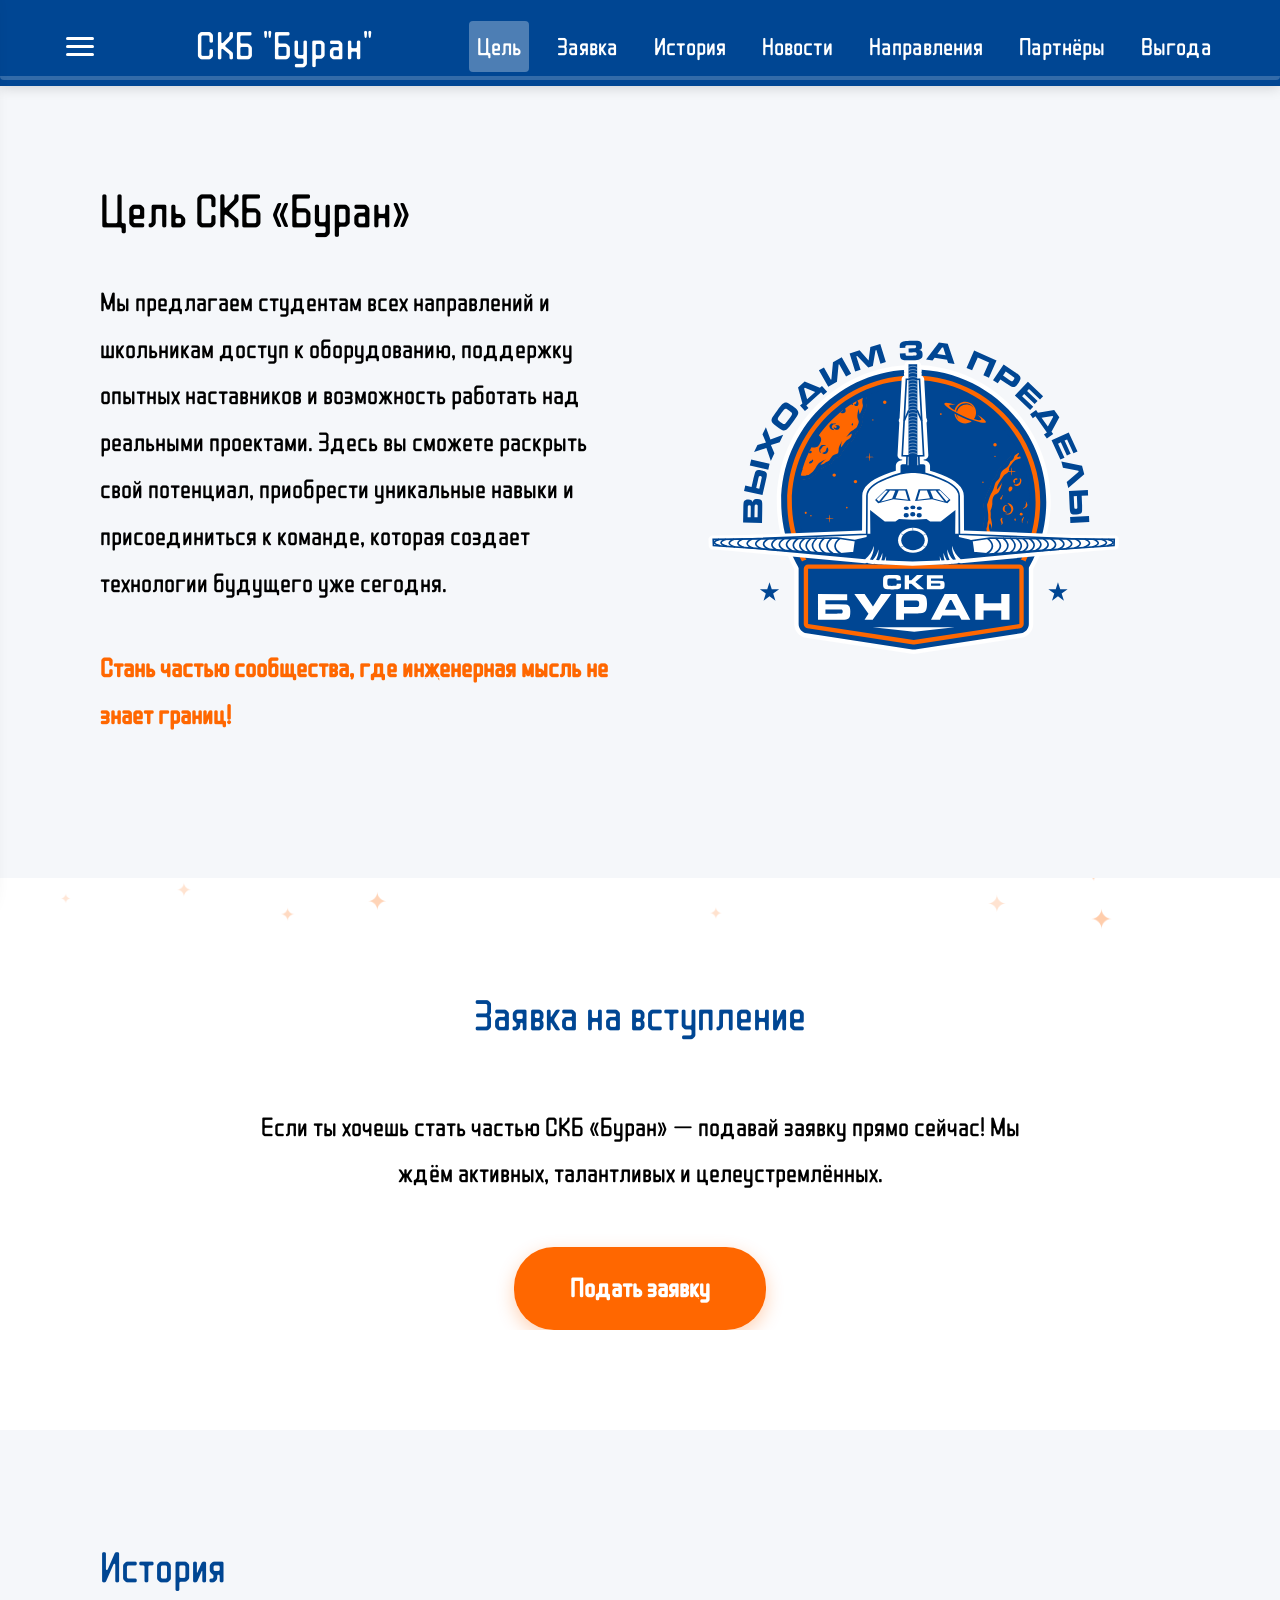
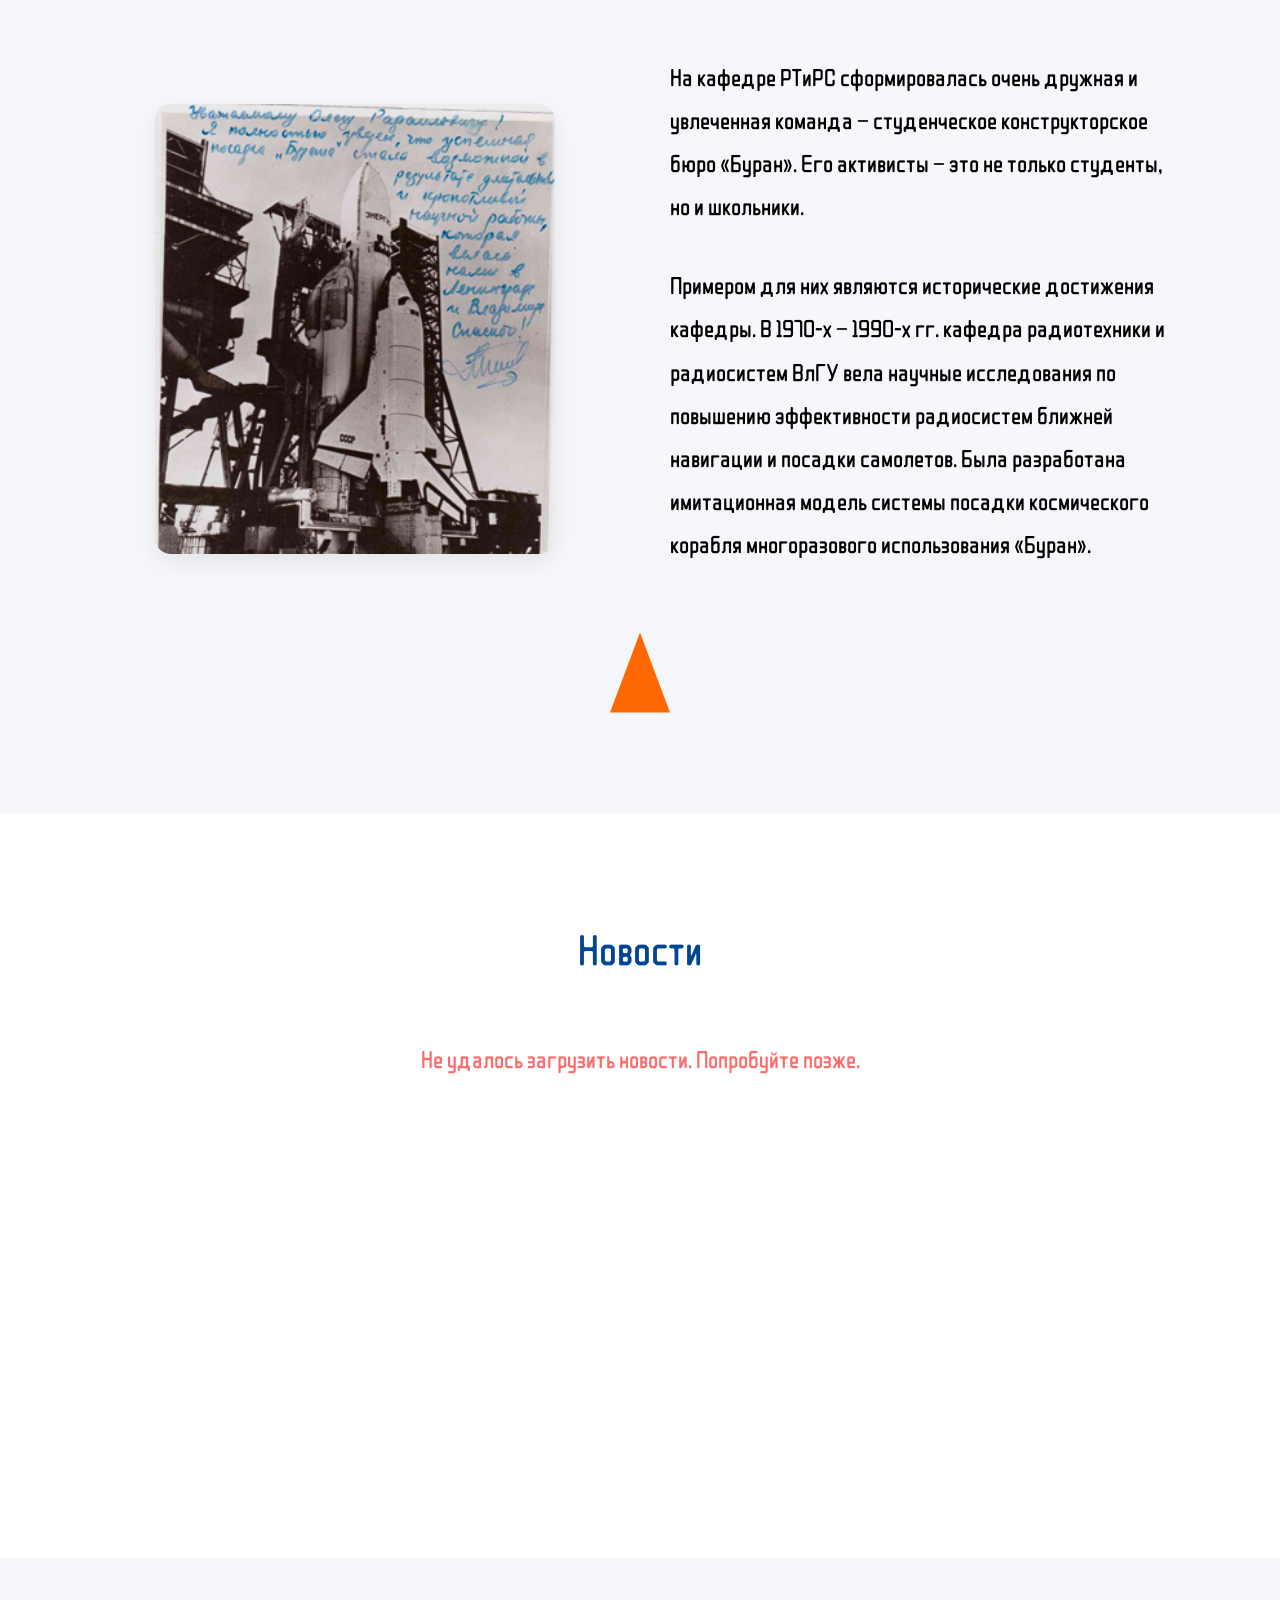
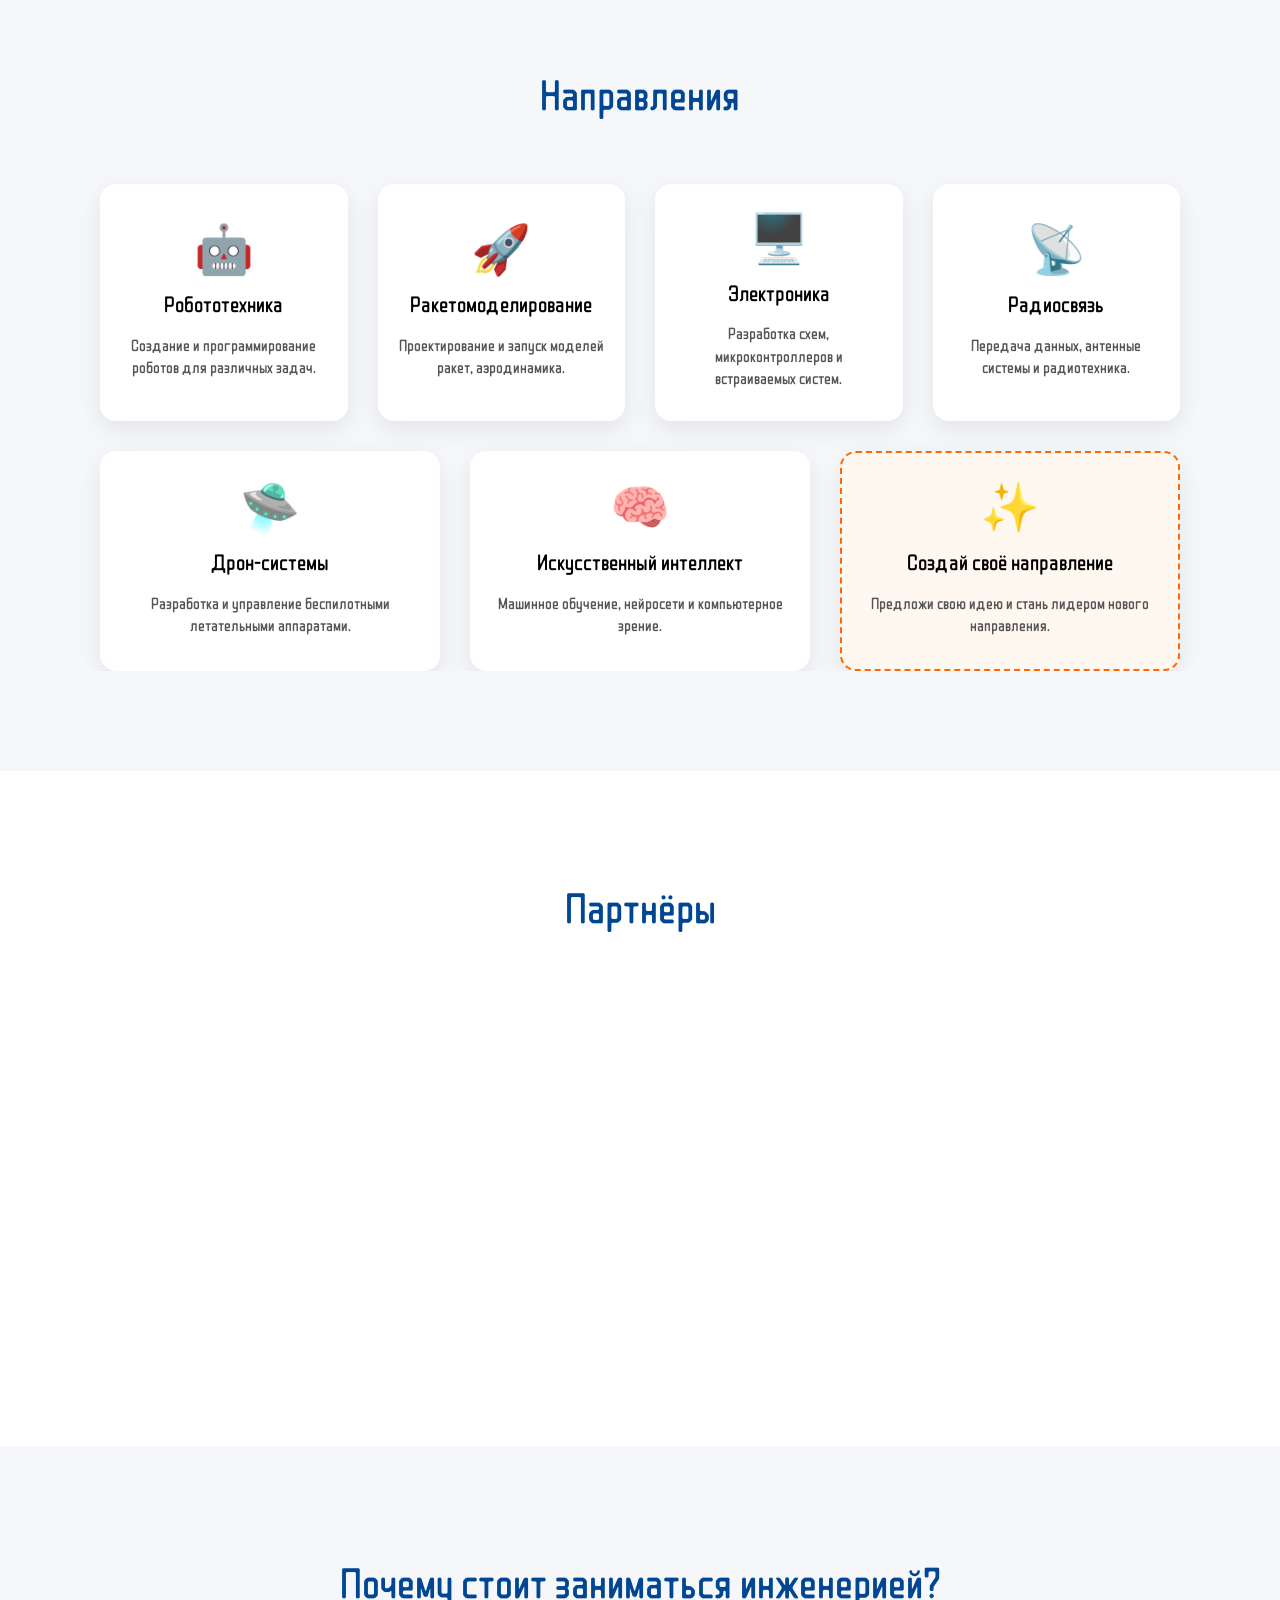
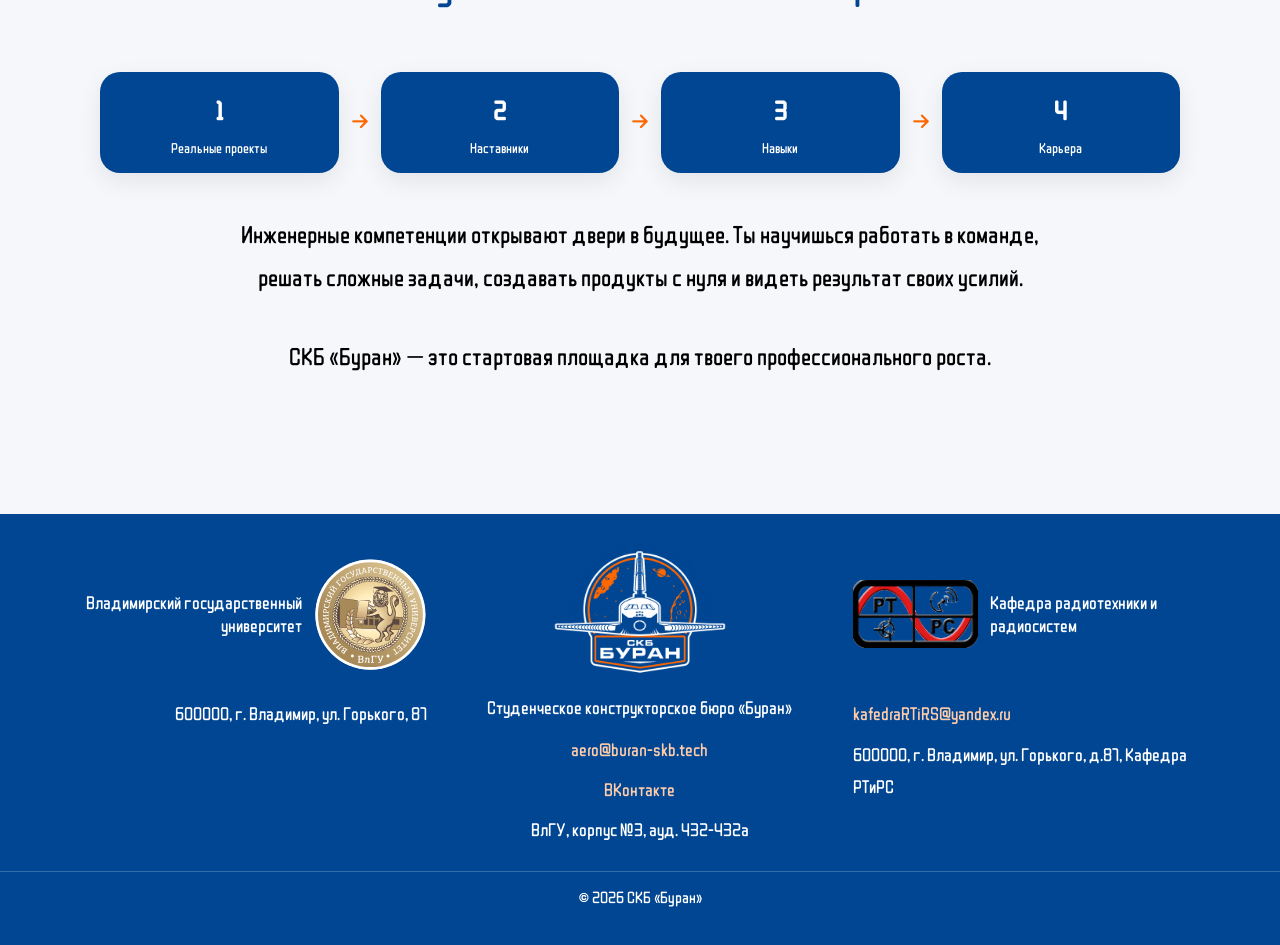
==== commit 4653d954: "Add files via upload" ====
--- a/index.html
+++ b/index.html
@@ -216,47 +216,47 @@
 
     </main>
 
-<!-- ===== ФУТЕР ===== -->
-<footer class="footer" id="contacts" role="contentinfo">
-    <div class="footer-inner">
-        <!-- 1. СКБ "Буран" (теперь первый в HTML) -->
-        <div class="footer-col footer-center header-container">
-            <div class="footer-logo">
-                <img src="logo/skbbyranlogocomp.png" data-src="logo/skbbyranlogo.svg" alt="СКБ Буран" class="skb-logo" width="200" height="200">
-                <span>Студенческое конструкторское бюро «Буран»</span>
-            </div>
-            <p><a href="#" id="copyEmail">aero@buran-skb.tech</a></p>
-            <p><a href="https://vk.com/skbburan" target="_blank" rel="noopener">ВКонтакте</a></p>
-            <p class="footer-address">ВлГУ, корпус №3, ауд. 432-432а</p>
-        </div>
-
-        <!-- 2. ВлГУ -->
-        <div class="footer-col footer-left">
-            <div class="footer-logo">
-                <a href="https://www.vlsu.ru/" target="_blank" rel="noopener">
-                    <img src="logo/vlsulogo.svg" data-src="logo/vlsulogo.svg" alt="ВлГУ" class="lazy-logo" width="150" height="150">
-                </a>
-                <span>Владимирский государственный университет</span>
-            </div>
-            <p class="footer-address">600000, г. Владимир, ул. Горького, 87</p>
-        </div>
-
-        <!-- 3. Кафедра РТиРС -->
-        <div class="footer-col footer-right">
-            <div class="footer-logo">
-                <a href="https://rtrs.vlsu.ru/" target="_blank" rel="noopener">
-                    <img src="logo/rtrs.png" data-src="logo/rtrs.png" alt="РТиРС" class="lazy-logo" width="150" height="150">
-                </a>
-                <span>Кафедра радиотехники и радиосистем</span>
-            </div>
-            <p><a href="mailto:kafedraRTiRS@yandex.ru">kafedraRTiRS@yandex.ru</a></p>
-            <p class="footer-address">600000, г. Владимир, ул. Горького, д.87, Кафедра РТиРС</p>
-        </div>
-    </div>
-    <div class="footer-copy-wrapper">
-        <p class="footer-copy">© 2026 СКБ «Буран»</p>
-    </div>
-</footer>
+    <!-- ===== ФУТЕР ===== -->
+    <footer class="footer" id="contacts" role="contentinfo">
+        <div class="footer-inner">
+            <!-- 1. СКБ "Буран" (теперь первый в HTML) -->
+            <div class="footer-col footer-center header-container">
+                <div class="footer-logo">
+                    <img src="logo/skbbyranlogocomp.png" data-src="logo/skbbyranlogo.svg" alt="СКБ Буран" class="skb-logo" width="200" height="200">
+                    <span>Студенческое конструкторское бюро «Буран»</span>
+                </div>
+                <p><a href="#" id="copyEmail">aero@buran-skb.tech</a></p>
+                <p><a href="https://vk.com/skbburan" target="_blank" rel="noopener">ВКонтакте</a></p>
+                <p class="footer-address">ВлГУ, корпус №3, ауд. 432-432а</p>
+            </div>
+
+            <!-- 2. ВлГУ -->
+            <div class="footer-col footer-left">
+                <div class="footer-logo">
+                    <a href="https://www.vlsu.ru/" target="_blank" rel="noopener">
+                        <img src="logo/vlsulogo.svg" data-src="logo/vlsulogo.svg" alt="ВлГУ" class="lazy-logo" width="150" height="150">
+                    </a>
+                    <span>Владимирский государственный университет</span>
+                </div>
+                <p class="footer-address">600000, г. Владимир, ул. Горького, 87</p>
+            </div>
+
+            <!-- 3. Кафедра РТиРС -->
+            <div class="footer-col footer-right">
+                <div class="footer-logo">
+                    <a href="https://rtrs.vlsu.ru/" target="_blank" rel="noopener">
+                        <img src="logo/rtrs.png" data-src="logo/rtrs.png" alt="РТиРС" class="lazy-logo" width="150" height="150">
+                    </a>
+                    <span>Кафедра радиотехники и радиосистем</span>
+                </div>
+                <p><a href="mailto:kafedraRTiRS@yandex.ru">kafedraRTiRS@yandex.ru</a></p>
+                <p class="footer-address">600000, г. Владимир, ул. Горького, д.87, Кафедра РТиРС</p>
+            </div>
+        </div>
+        <div class="footer-copy-wrapper">
+            <p class="footer-copy">© 2026 СКБ «Буран»</p>
+        </div>
+    </footer>
 
     <script src="script.js"></script>
 </body>
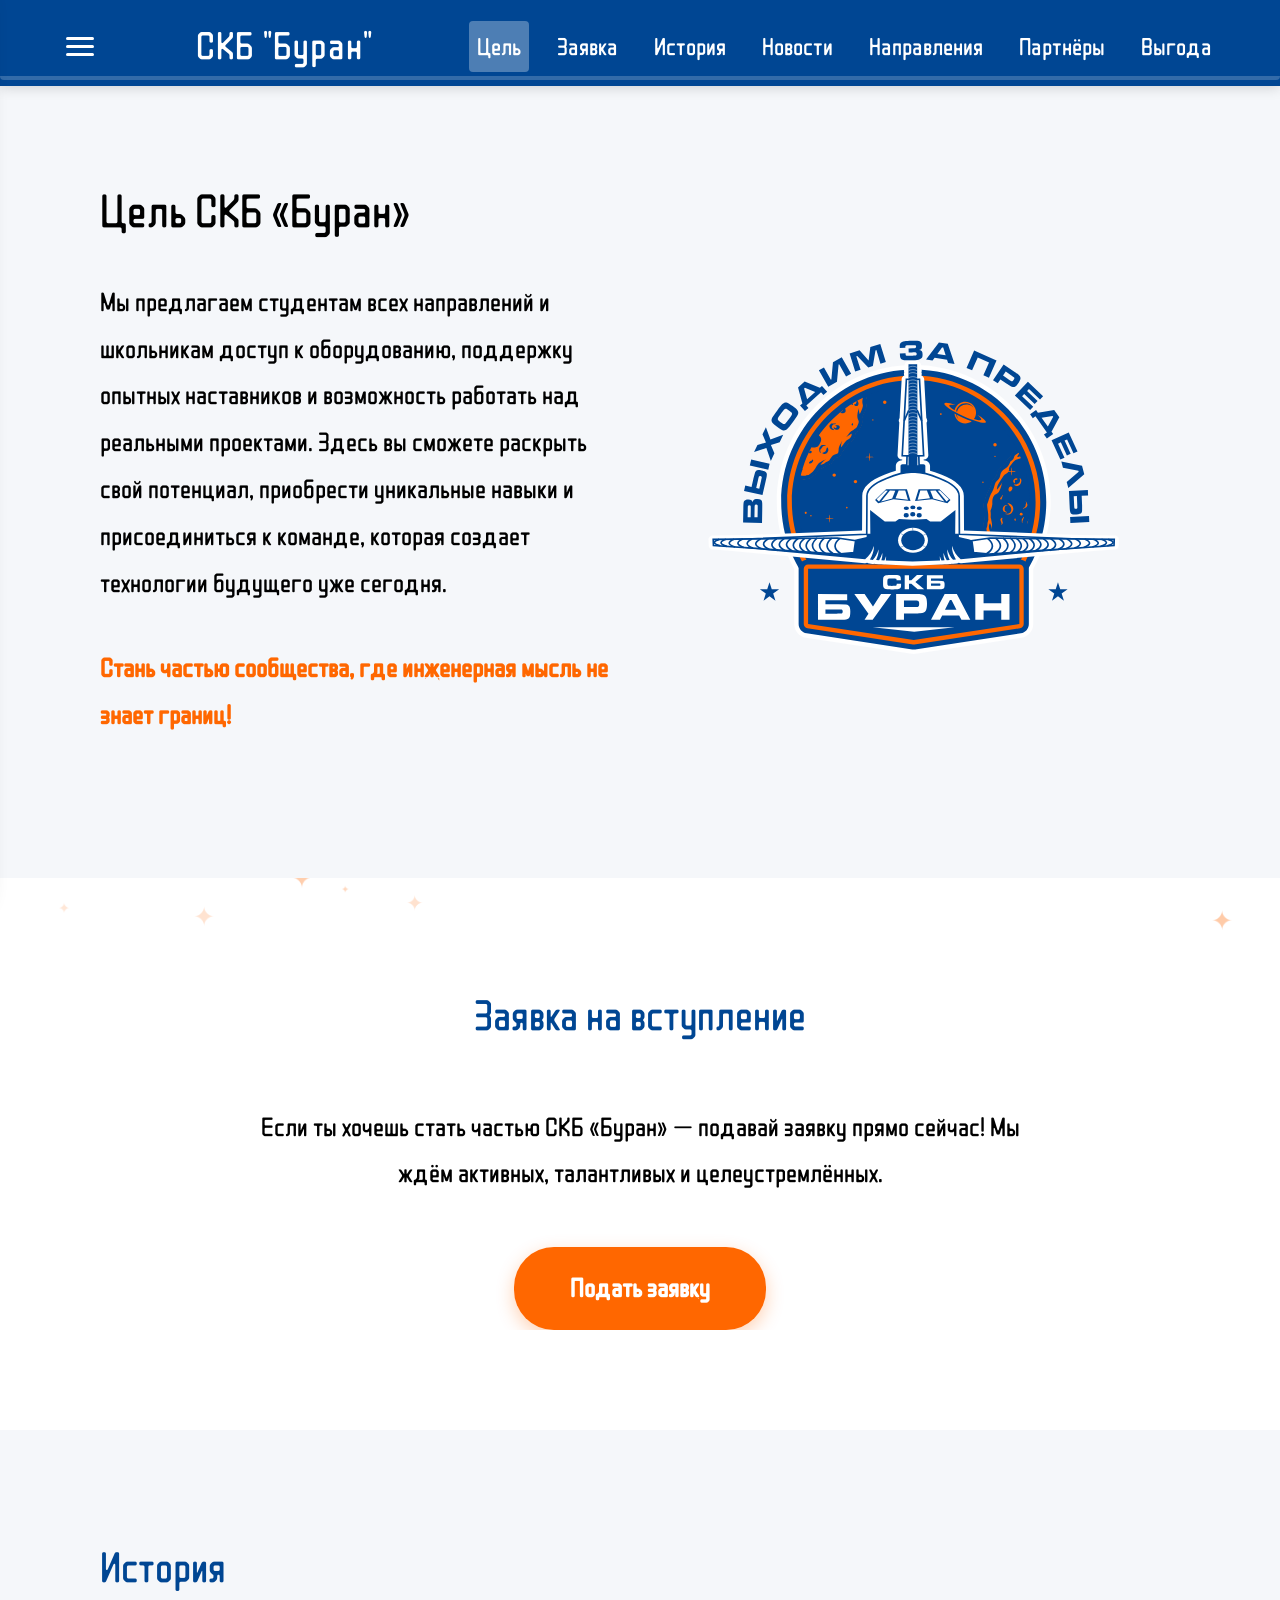
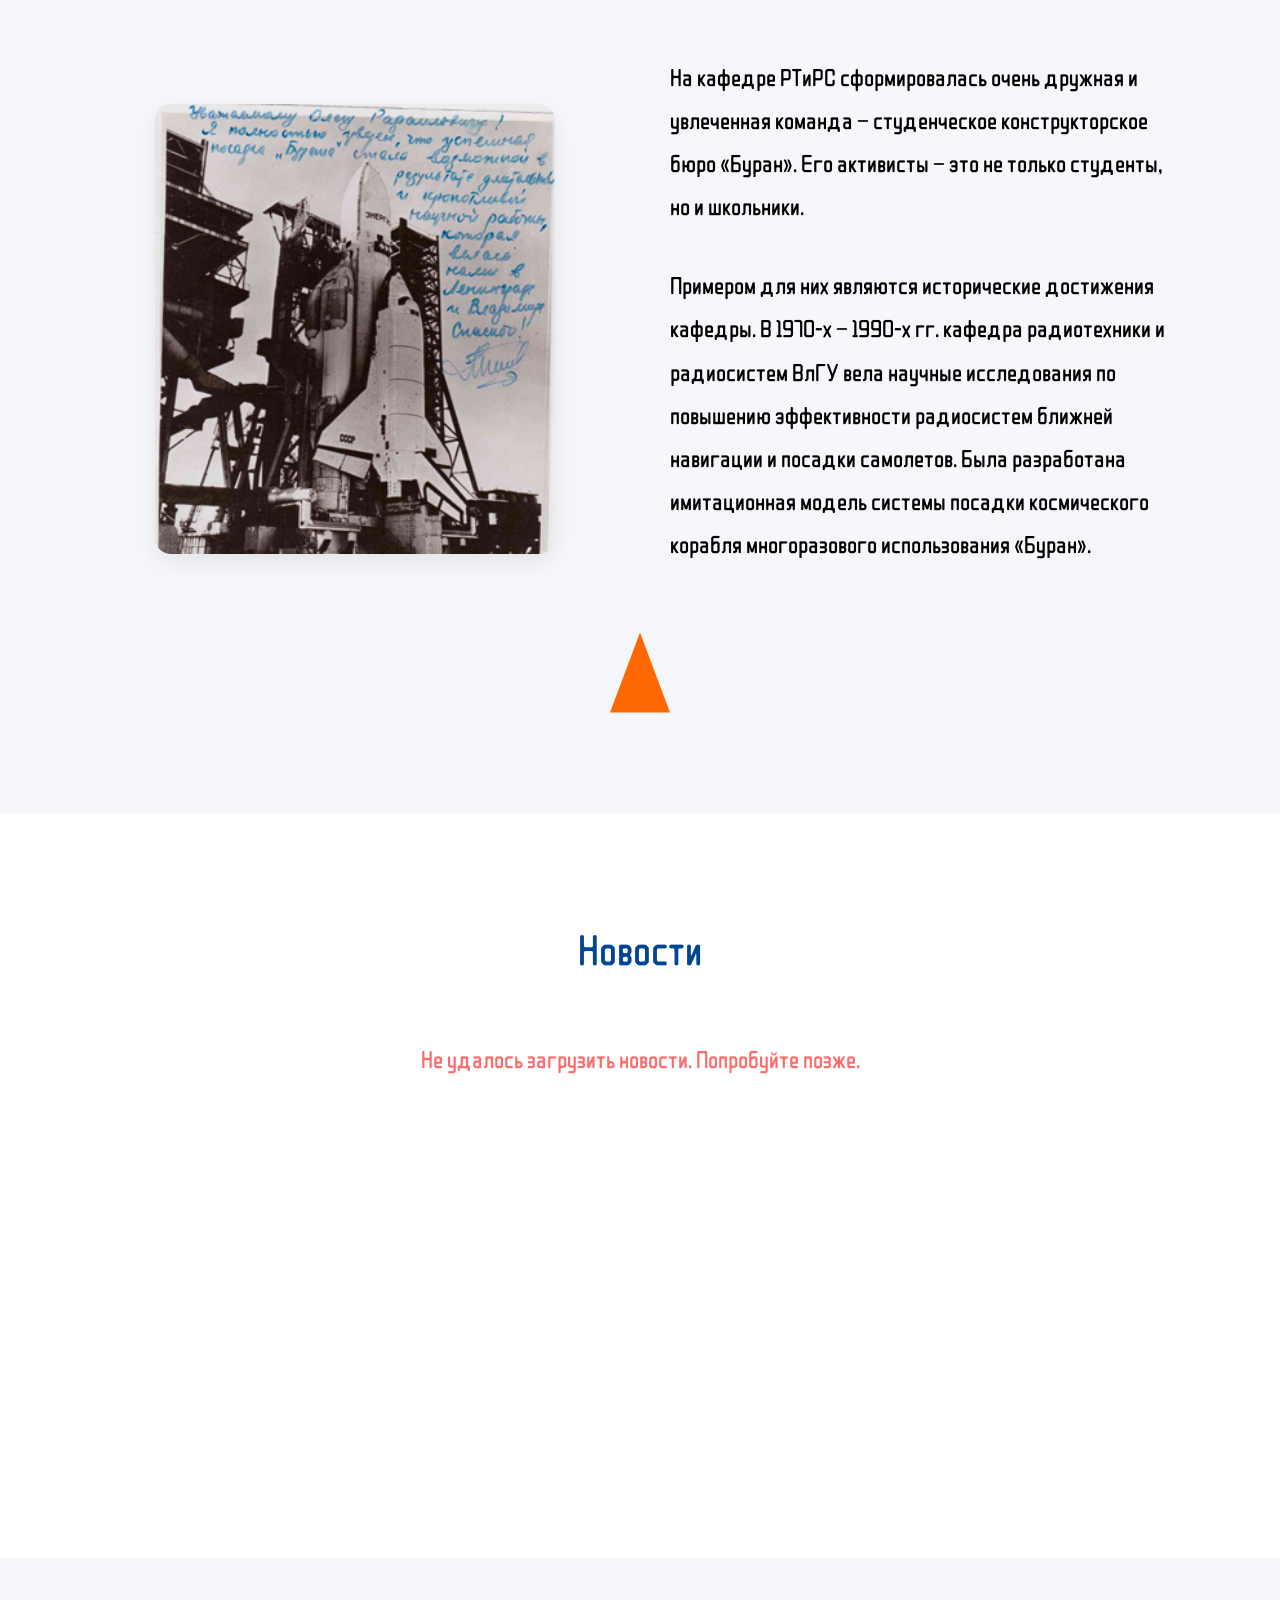
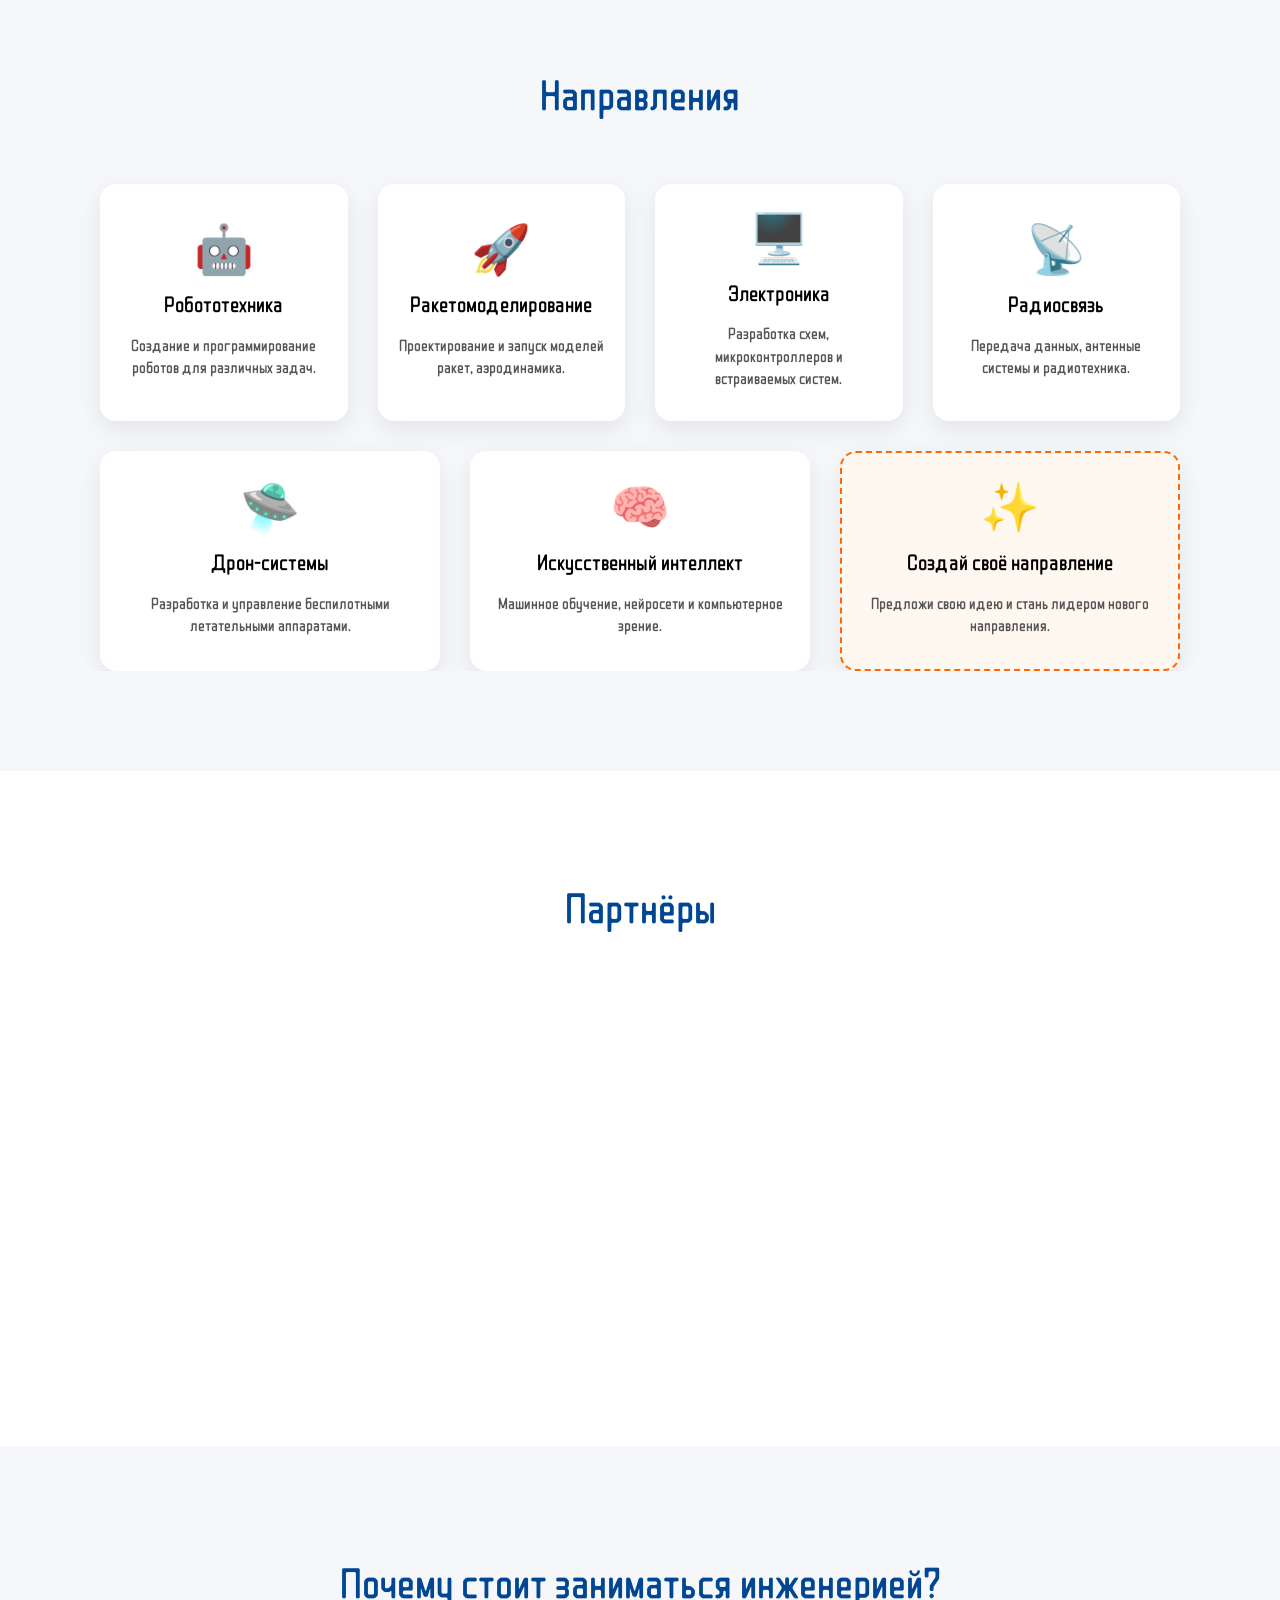
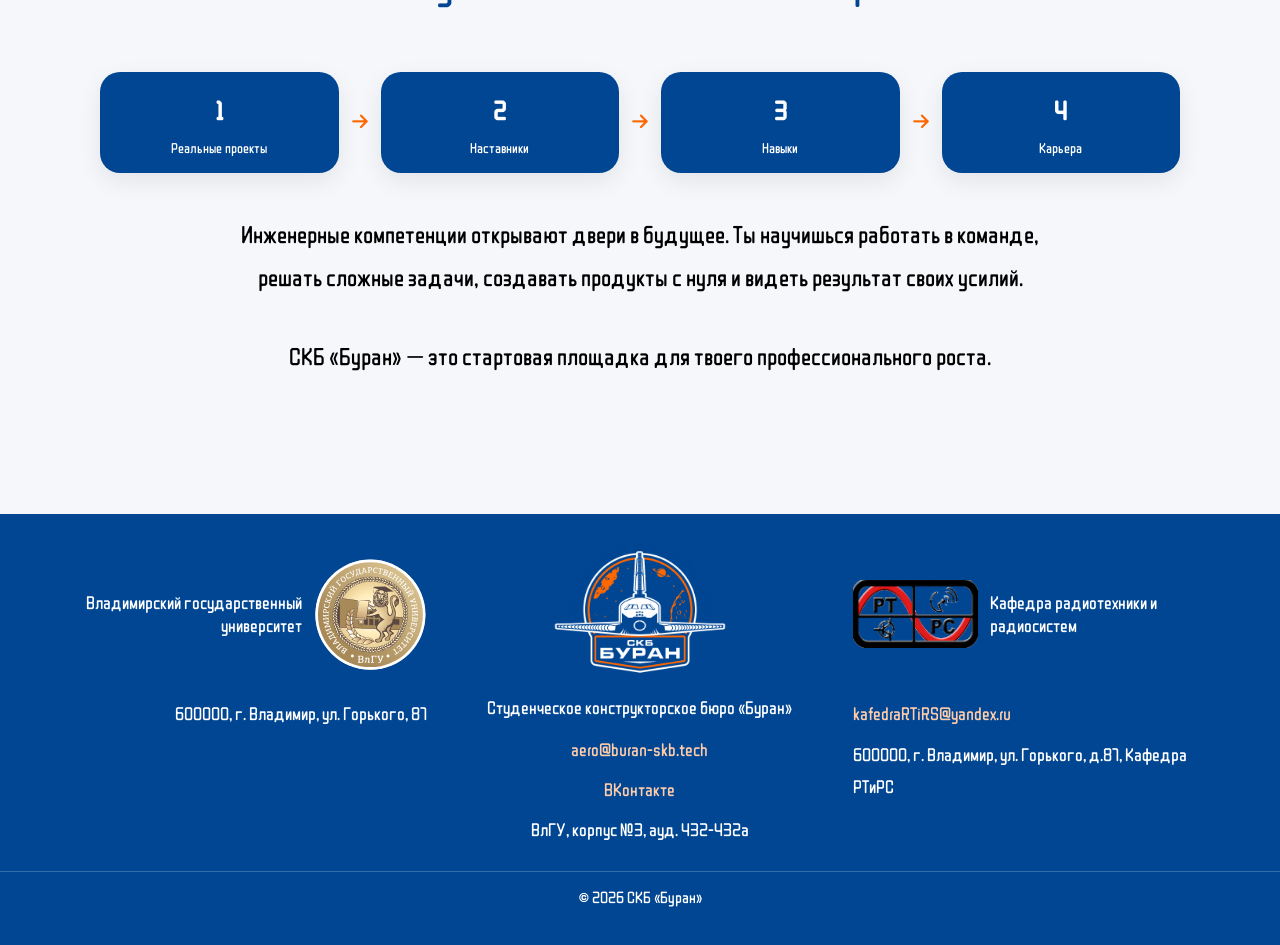
==== commit f27be881: "Add files via upload" ====
--- a/index.html
+++ b/index.html
@@ -225,7 +225,7 @@
                     <img src="logo/skbbyranlogocomp.png" data-src="logo/skbbyranlogo.svg" alt="СКБ Буран" class="skb-logo" width="200" height="200">
                     <span>Студенческое конструкторское бюро «Буран»</span>
                 </div>
-                <p><a href="#" id="copyEmail">aero@buran-skb.tech</a></p>
+                <p><a href="#" id="copyEmailBuran">aero@buran-skb.tech</a></p>
                 <p><a href="https://vk.com/skbburan" target="_blank" rel="noopener">ВКонтакте</a></p>
                 <p class="footer-address">ВлГУ, корпус №3, ауд. 432-432а</p>
             </div>
@@ -249,7 +249,7 @@
                     </a>
                     <span>Кафедра радиотехники и радиосистем</span>
                 </div>
-                <p><a href="mailto:kafedraRTiRS@yandex.ru">kafedraRTiRS@yandex.ru</a></p>
+                <p><a href="#" id="copyEmailRtrs">kafedraRTiRS@yandex.ru</a></p>
                 <p class="footer-address">600000, г. Владимир, ул. Горького, д.87, Кафедра РТиРС</p>
             </div>
         </div>
--- a/style.css
+++ b/style.css
@@ -1632,4 +1632,9 @@
     color: rgba(255,255,255,0.8);
     text-shadow: 0 2px 8px rgba(0,0,0,0.5);
     pointer-events: none;
+}
+/* Класс для успешного копирования email */
+.email-copied {
+    color: #4CAF50 !important; /* Зеленый цвет */
+    transition: color 0.3s ease;
 }
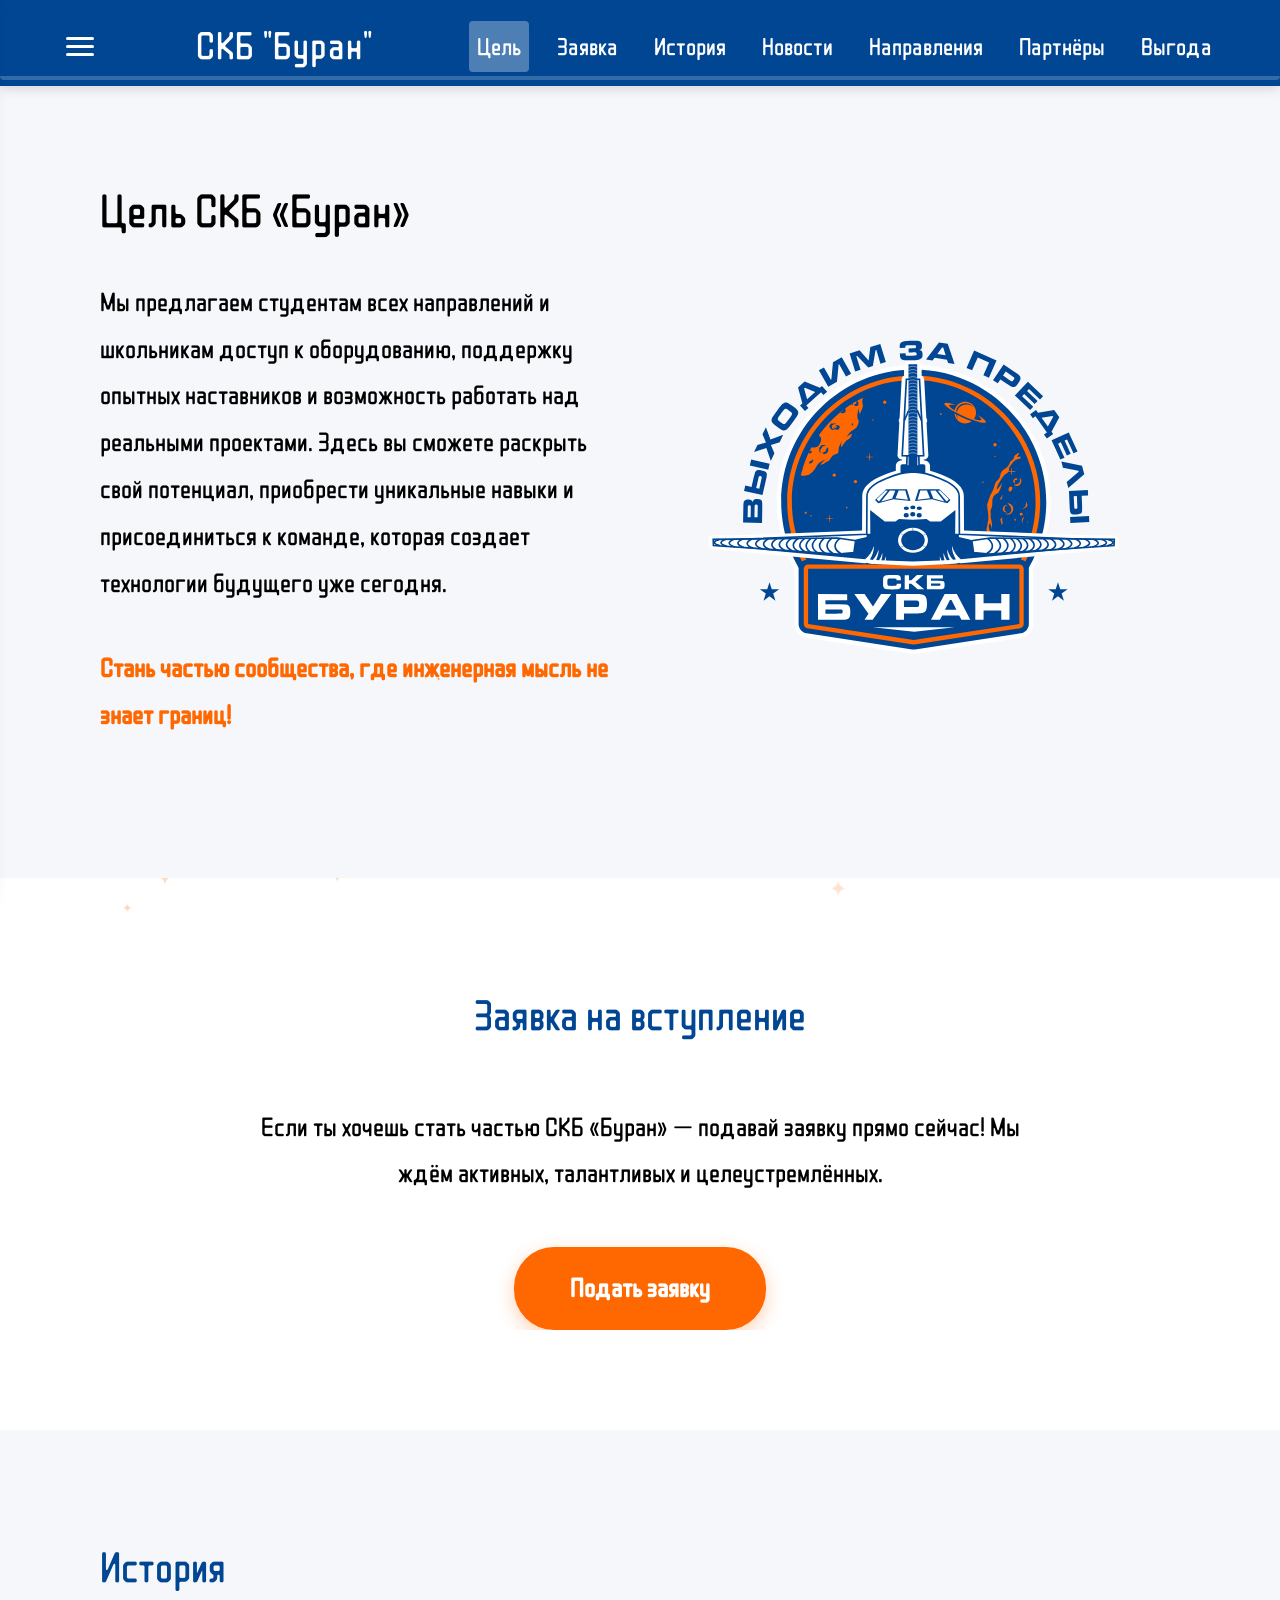
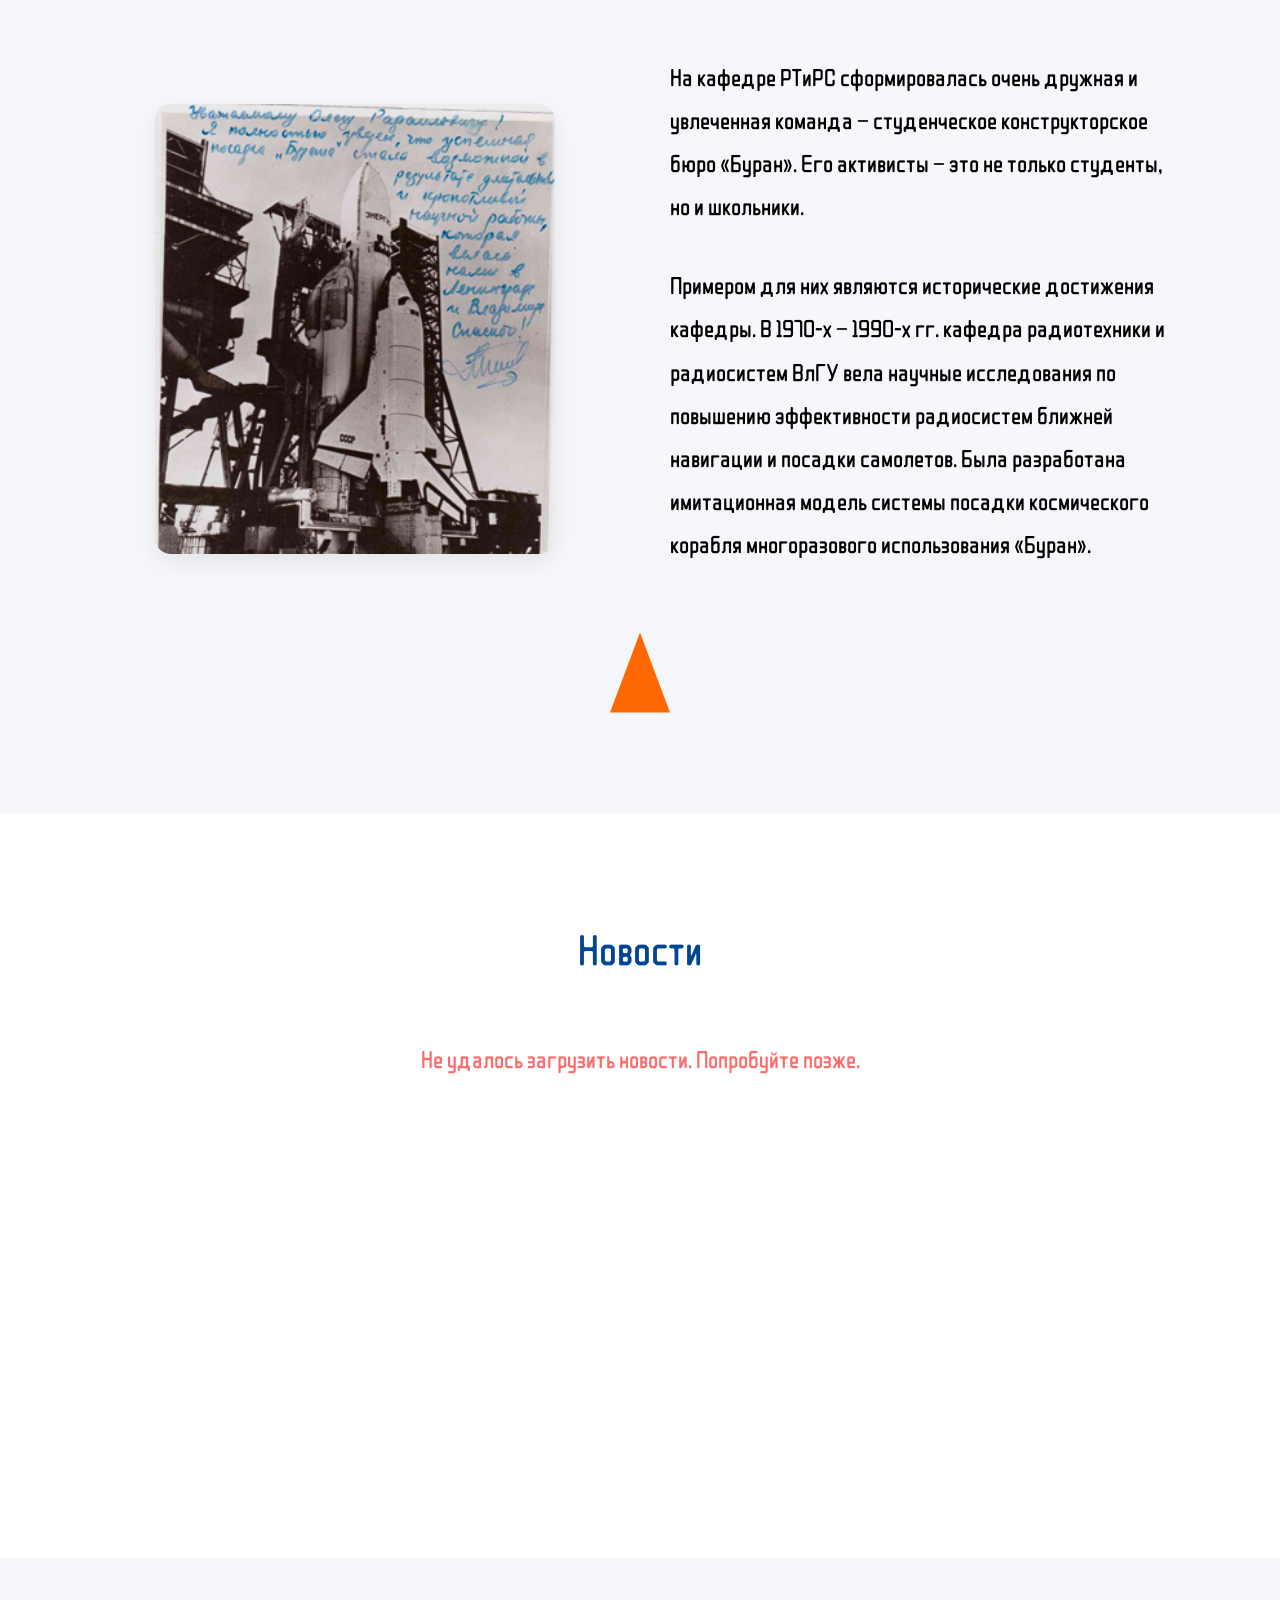
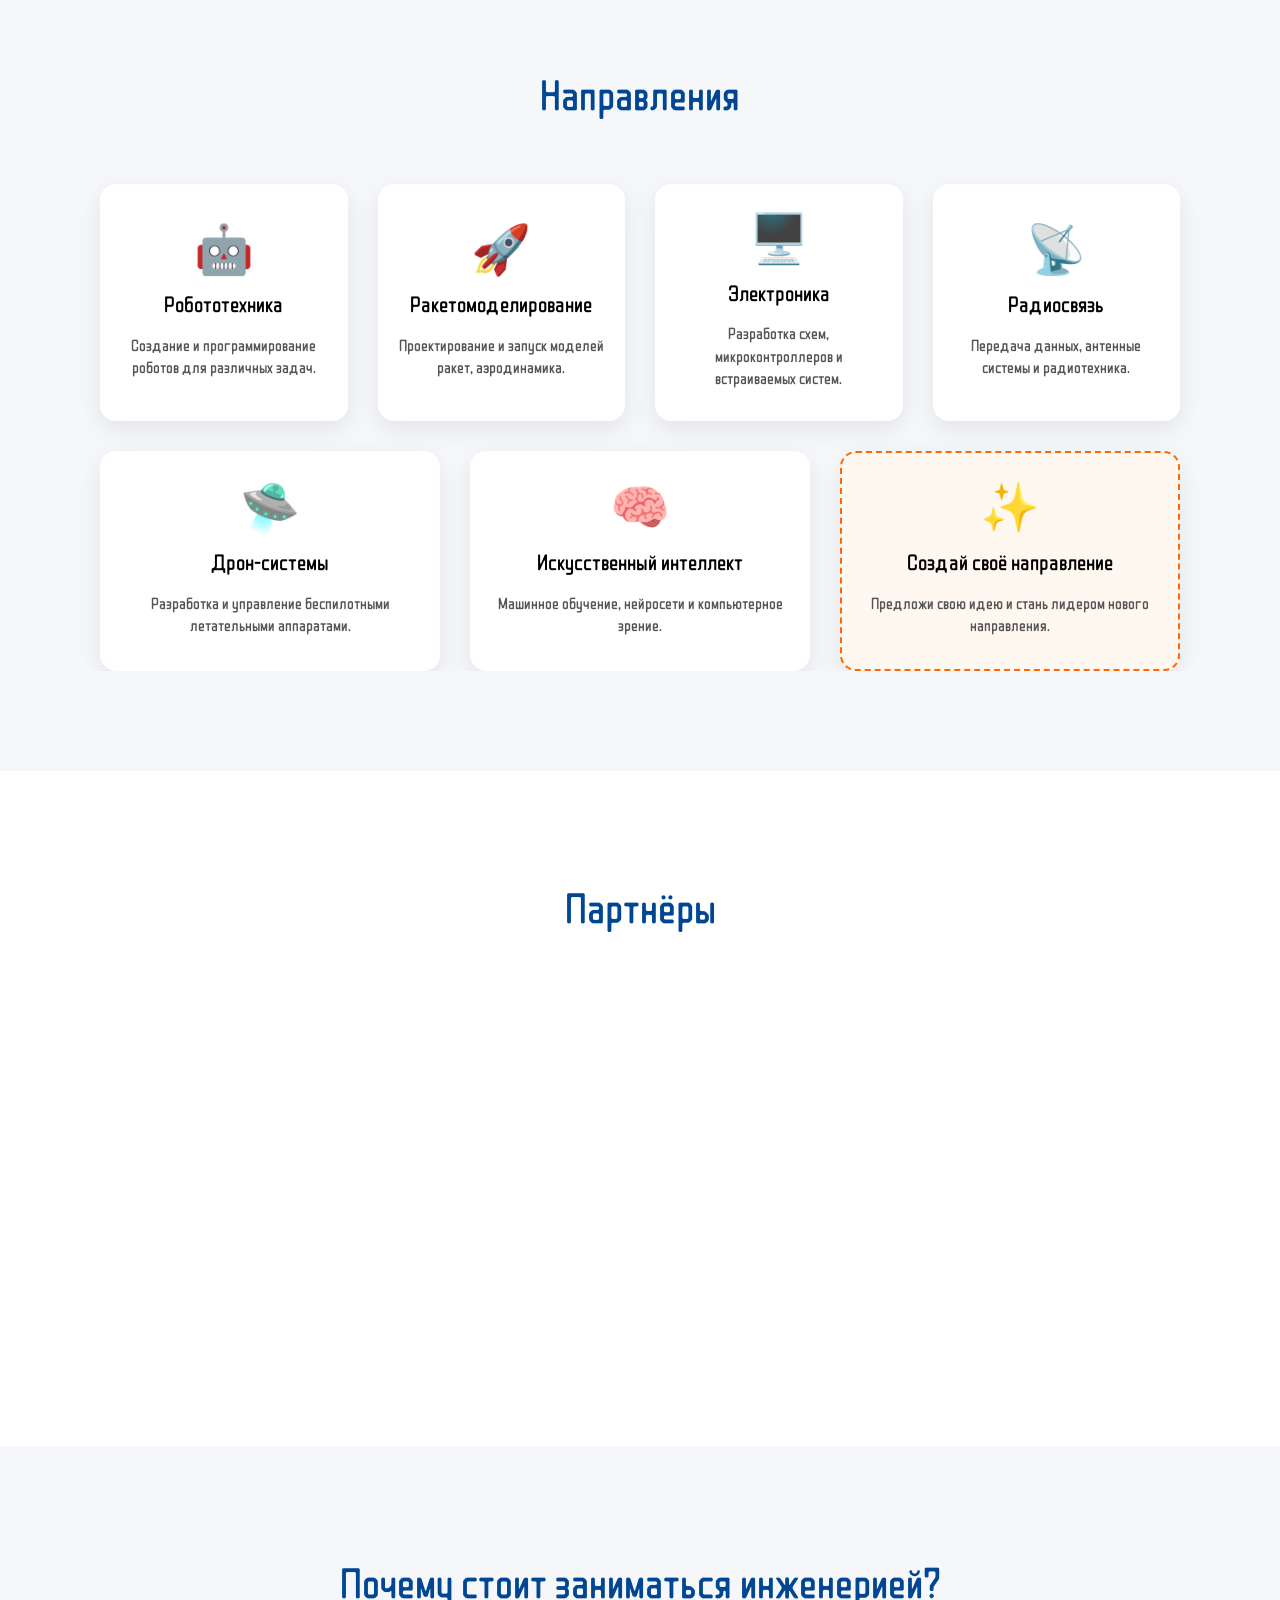
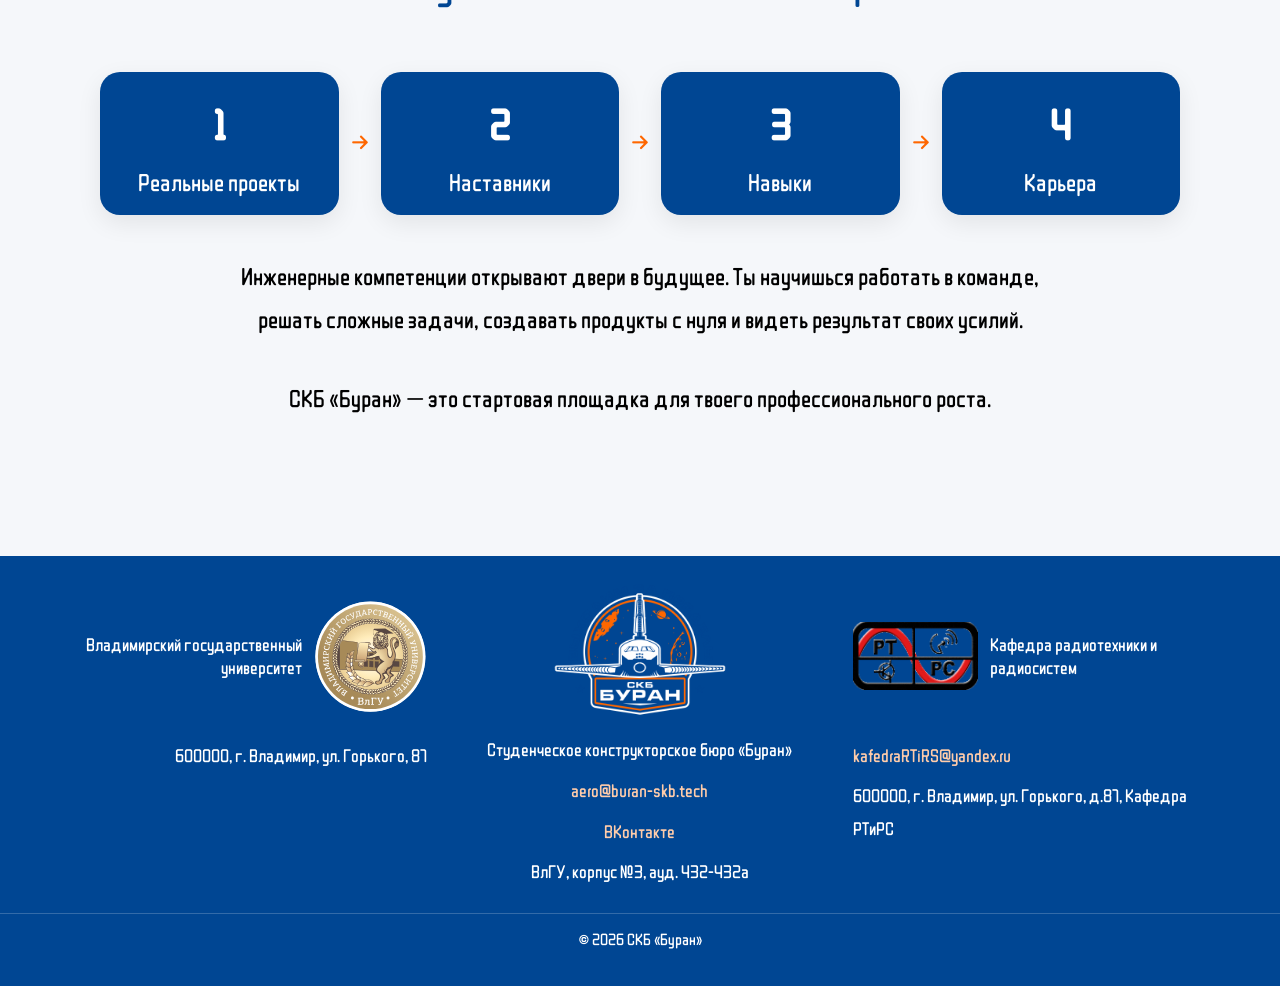
==== commit 2430a422: "Update index.html Исправление фавиконки и добавлении микроразметки для SEO" ====
--- a/index.html
+++ b/index.html
@@ -17,16 +17,26 @@
     <meta property="og:type" content="website">
     <meta property="og:url" content="https://buran-skb.tech/">
     <meta property="og:image" content="https://buran-skb.tech/logo/skbbyranlogocomp.png">
-    <meta property="og:site_name" content="СКБ Буран">
+    <meta property="og:site_name" content="СКБ «Буран»">
     <meta property="og:locale" content="ru_RU">
 
     <!-- Favicon (Иконка сайта для всех браузеров и поисковиков) -->
-    <link rel="icon" href="logo/skbbyranlogo.ico" sizes="any">
-    <link rel="icon" href="logo/skbbyranlogo.svg" type="image/svg+xml">
-    <link rel="icon" href="logo/skbbyranlogocomp.png" type="image/png" sizes="32x32">
-    <link rel="apple-touch-icon" href="logo/skbbyranlogocomp.png">
+    <link rel="icon" href="https://buran-skb.tech/logo/skbbyranlogo.ico" sizes="any">
+    <link rel="icon" href="https://buran-skb.tech/logo/skbbyranlogo.svg" type="image/svg+xml">
+    <link rel="icon" href="https://buran-skb.tech/logo/skbbyranlogocomp.png" type="image/png" sizes="32x32">
+    <link rel="apple-touch-icon" href="https://buran-skb.tech/logo/skbbyranlogocomp.png">
 
     <!-- Микроразметка Schema.org -->
+	<script type="application/ld+json">
+	{
+	  "@context": "https://schema.org",
+	  "@type": "WebSite",
+	  "name": "СКБ «Буран»",
+	  "alternateName": ["СКБ Буран", "Буран СКБ"],
+	  "url": "https://buran-skb.tech"
+	}
+	</script>
+
     <script type="application/ld+json">
     {
       "@context": "https://schema.org",
@@ -260,4 +270,4 @@
 
     <script src="script.js"></script>
 </body>
-</html>+</html>
--- a/style.css
+++ b/style.css
@@ -622,13 +622,13 @@
 
 .step-num {
     display: block;
-    font-size: 26px;
+    font-size: 42px;
     font-weight: bold;
     margin-bottom: 4px;
 }
 
 .flow-step p {
-    font-size: 14px;
+    font-size: 24px;
     line-height: 1.3;
     margin: 0;
 }
@@ -660,7 +660,7 @@
     }
 
     .step-num {
-        font-size: 24px;
+        font-size: 42px;
     }
 
     .flow-step p {
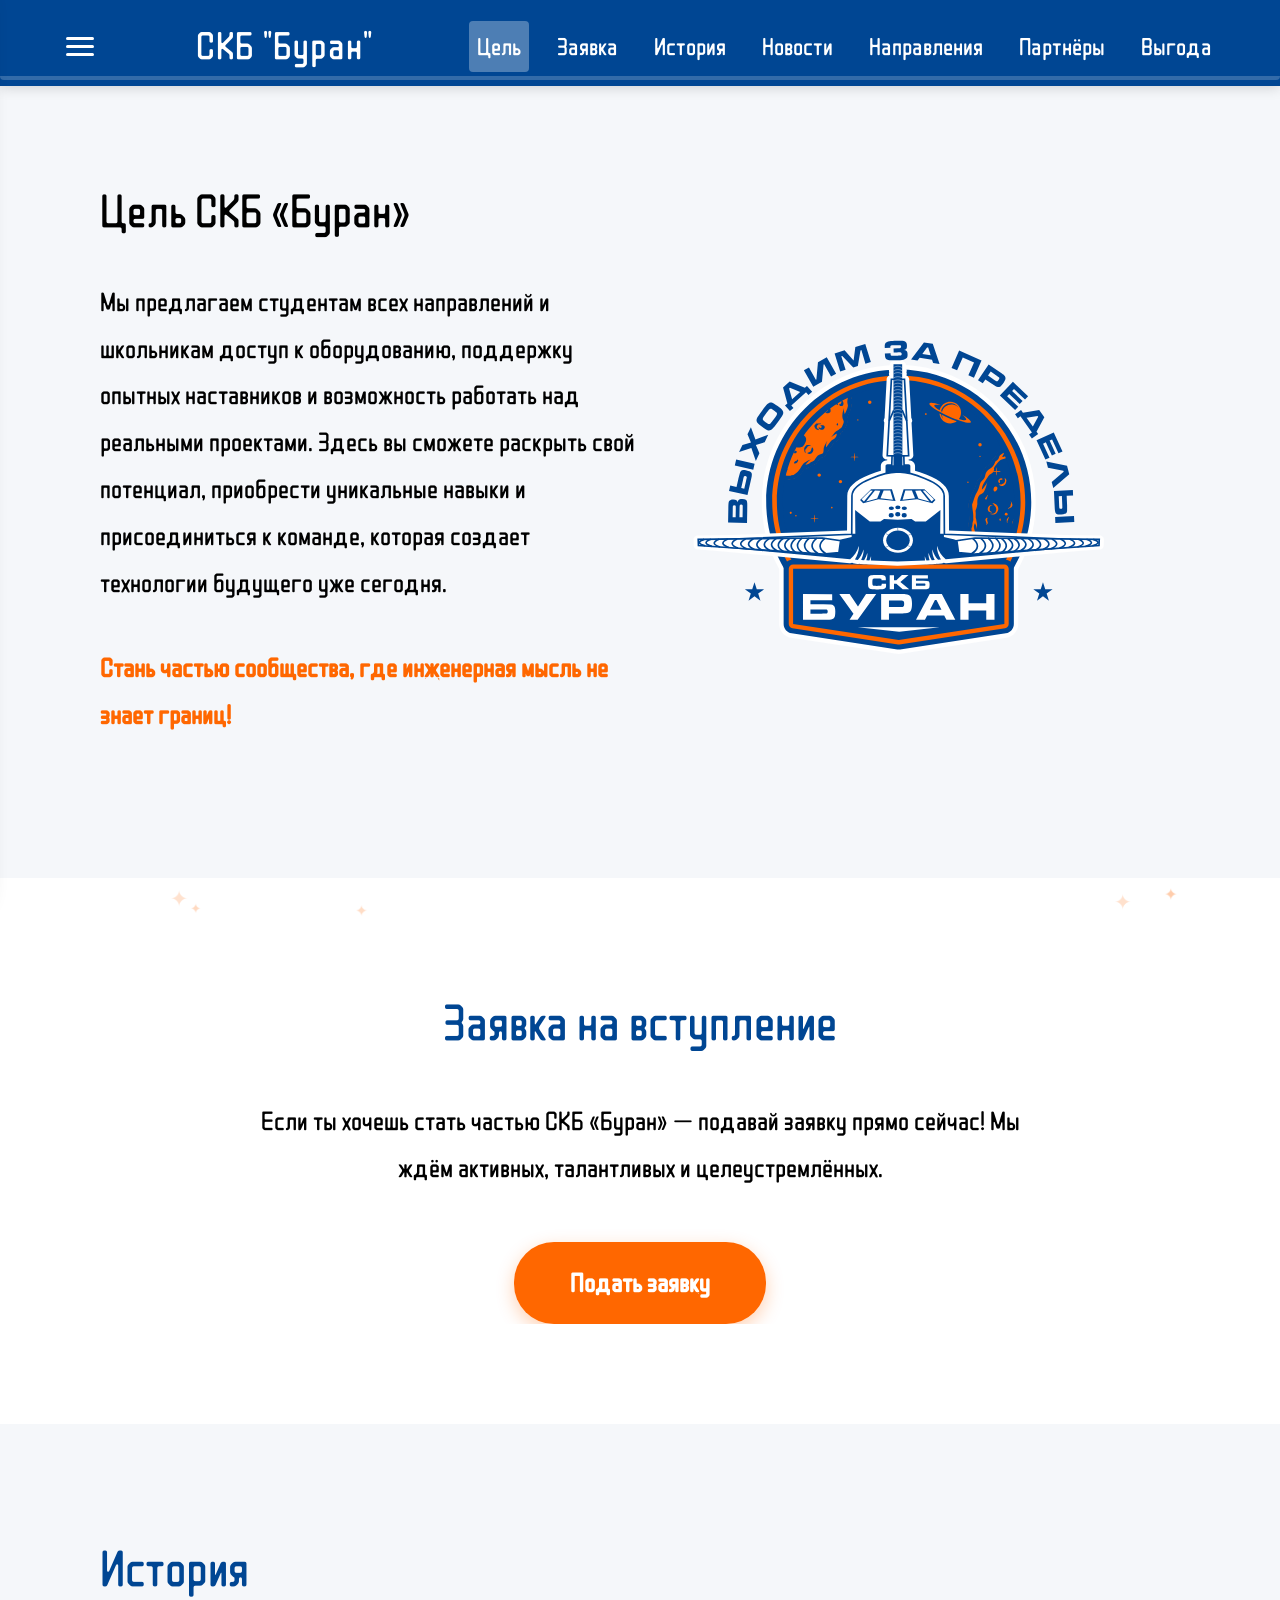
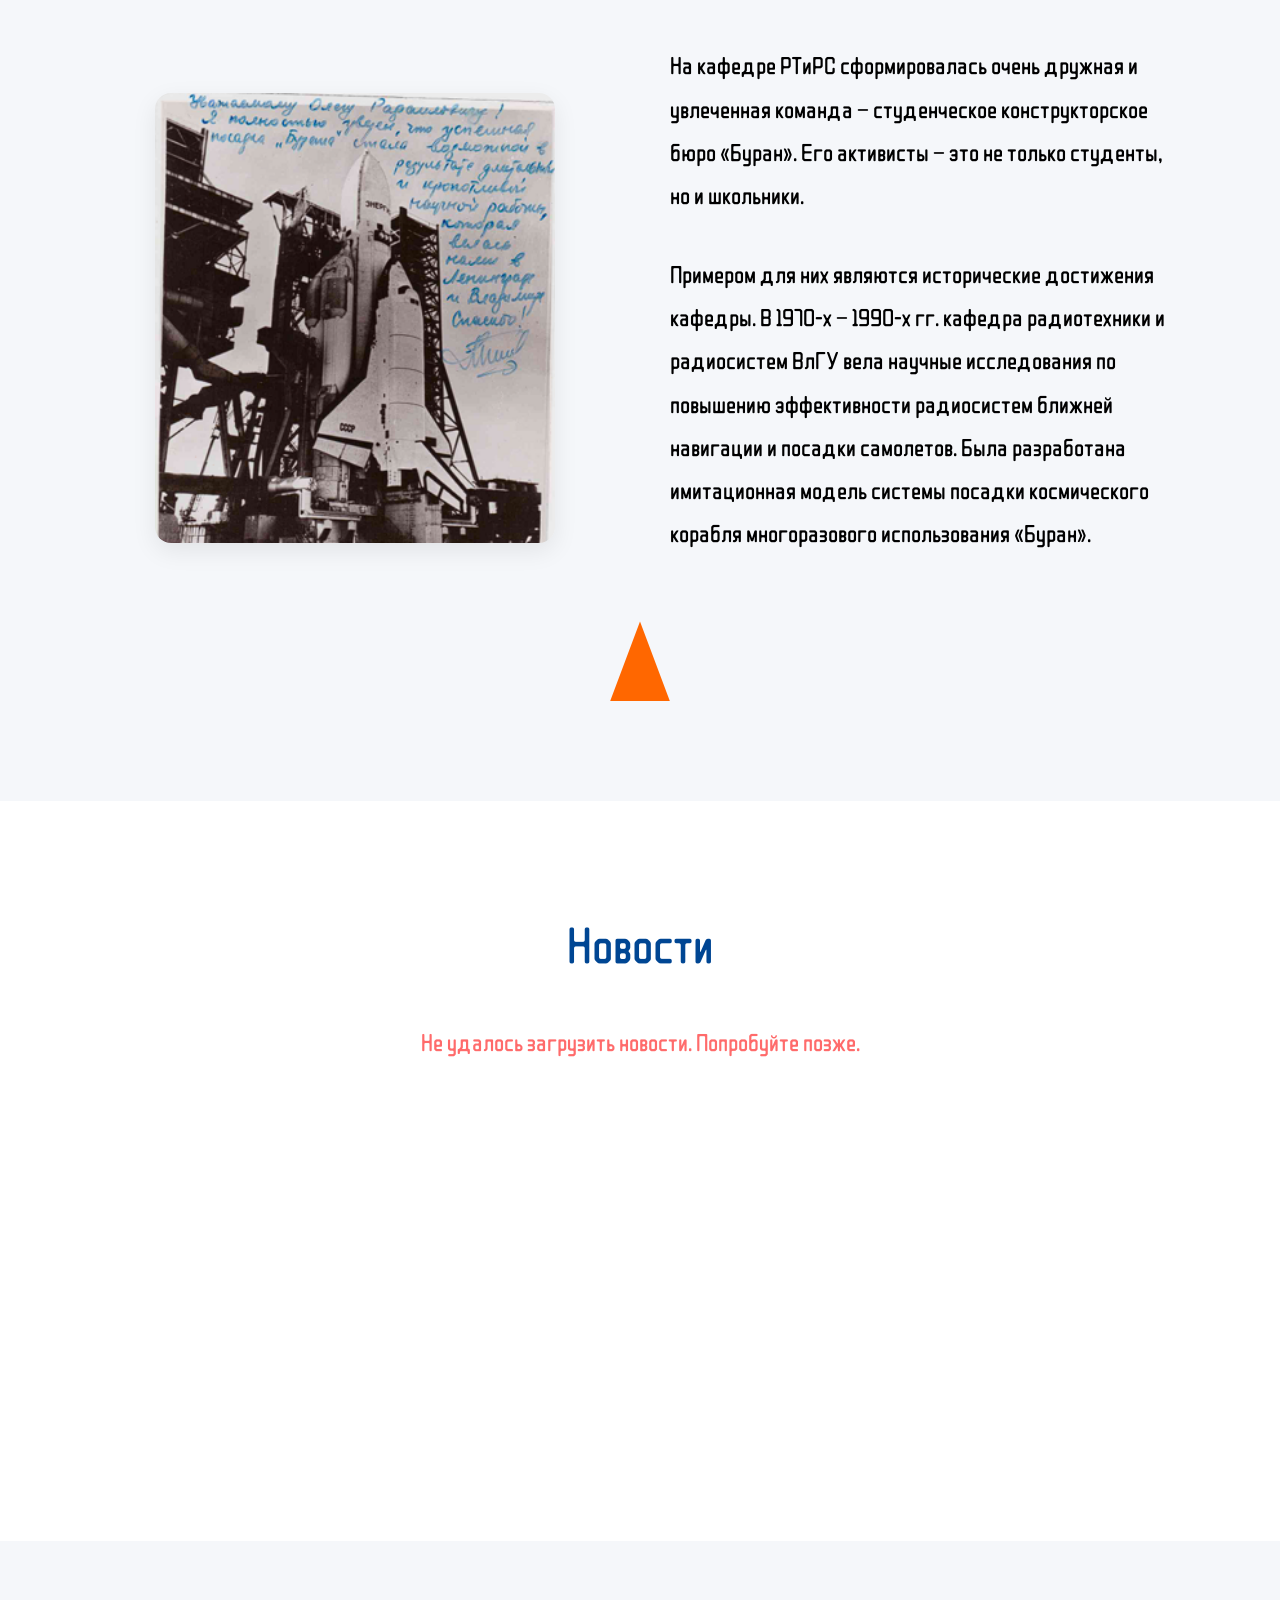
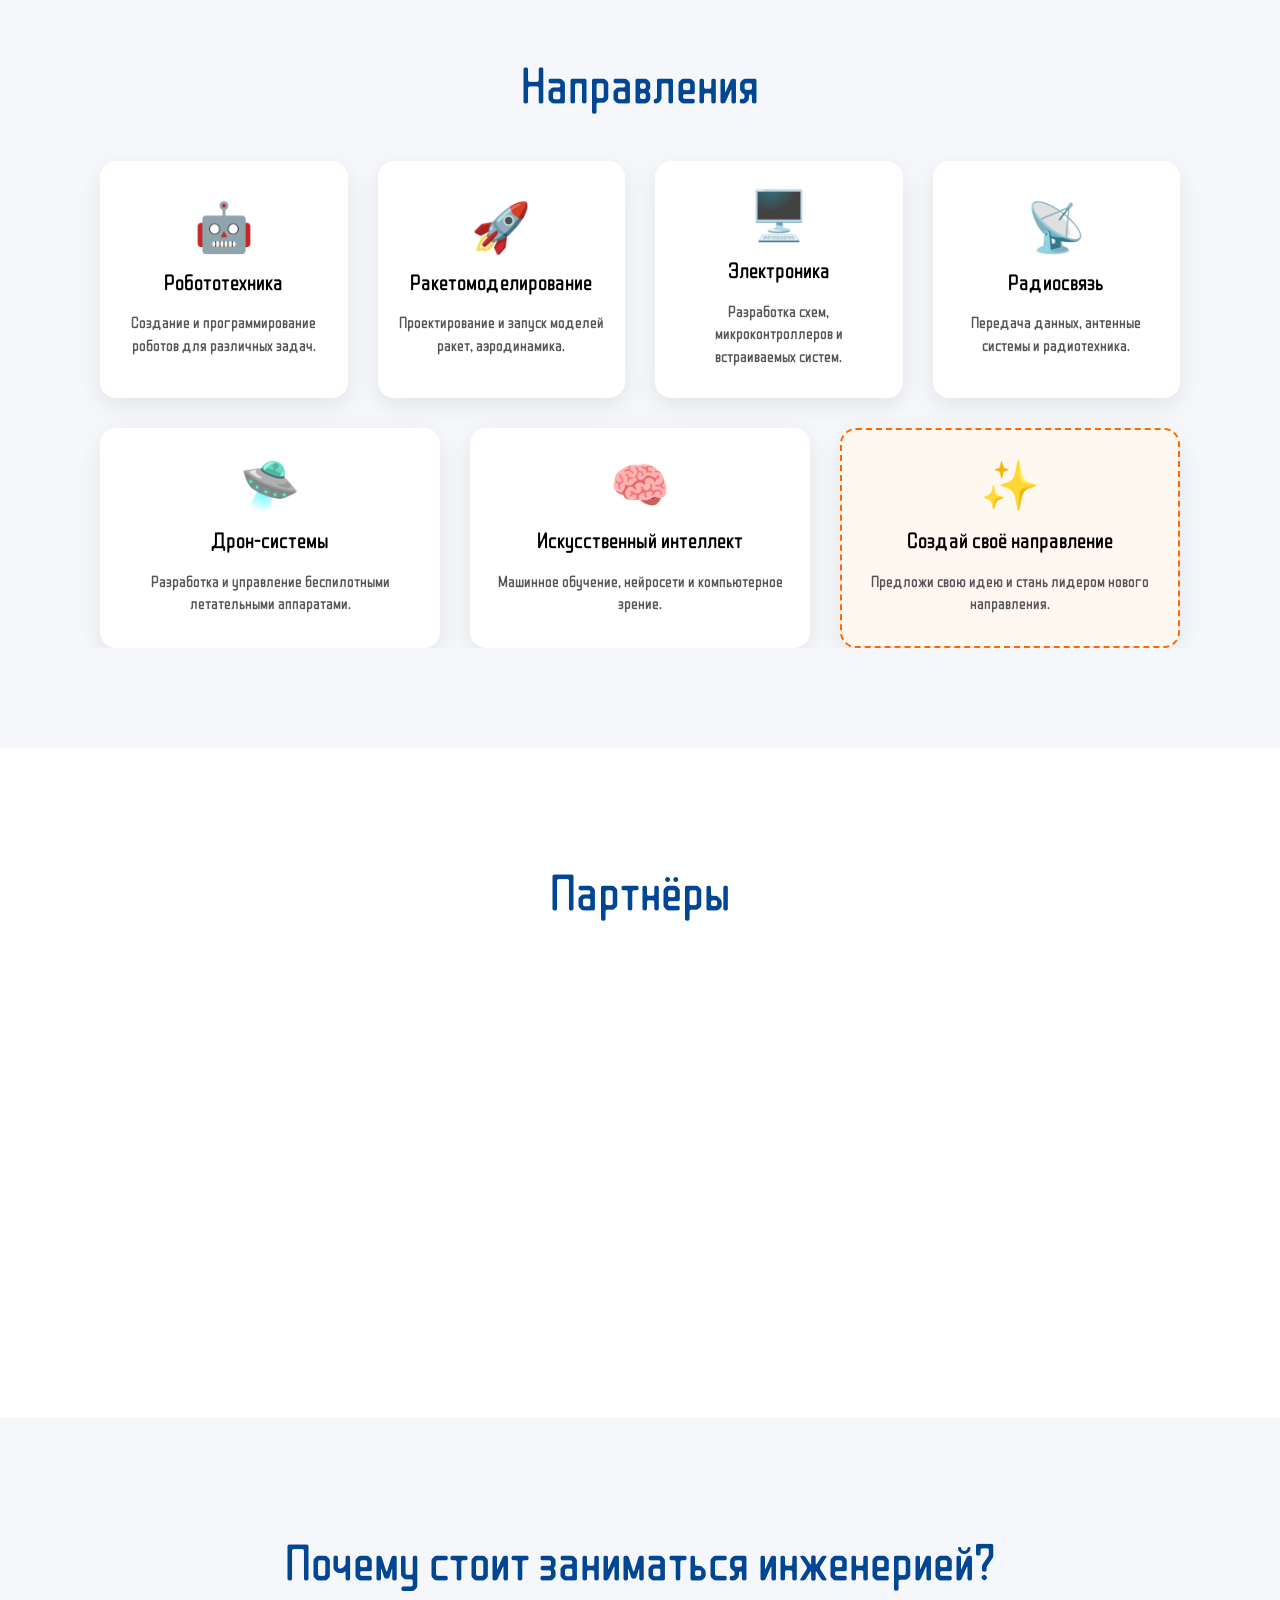
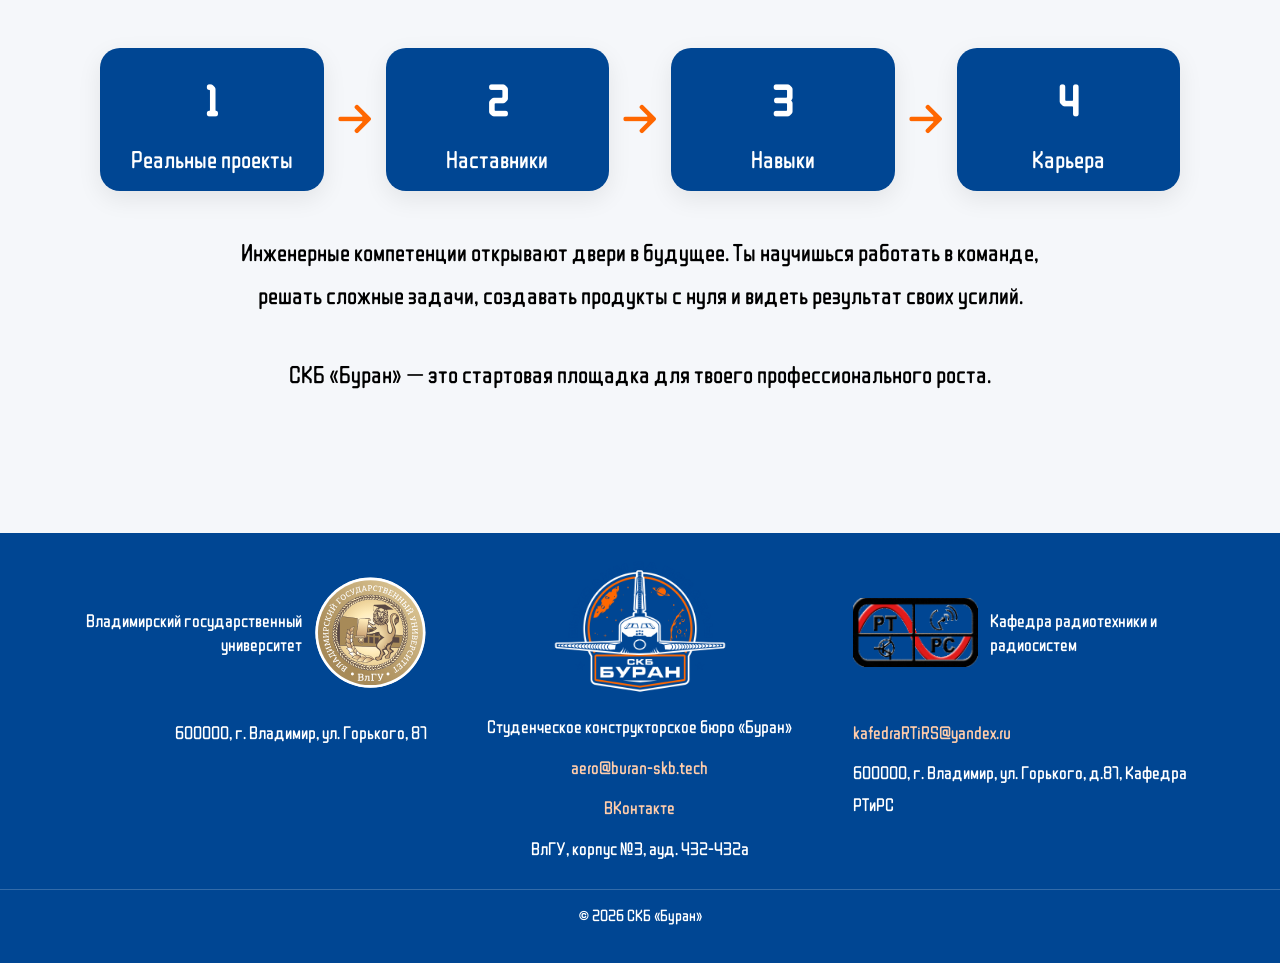
==== commit 4b3edce1: "Update index.html Добавление ссылки на вступление" ====
--- a/index.html
+++ b/index.html
@@ -117,7 +117,7 @@
             <div class="block-inner">
                 <h2>Заявка на вступление</h2>
                 <p class="apply-text">Если ты хочешь стать частью СКБ «Буран» — подавай заявку прямо сейчас! Мы ждём активных, талантливых и целеустремлённых.</p>
-                <a href="https://forms.yandex.ru" target="_blank" rel="noopener" class="btn-primary">Подать заявку</a>
+                <a href="https://forms.yandex.ru/u/6a85ddefd0468861e96ba5b3" target="_blank" rel="noopener" class="btn-primary">Подать заявку</a>
             </div>
         </section>
 
--- a/style.css
+++ b/style.css
@@ -41,8 +41,11 @@
 /* ===== Шрифты ===== */
 h1, h2, h3 { font-weight: 400; }
 h1 { font-size: 46px; margin-bottom: 26px; }
-h2 { font-size: 42px; margin-bottom: 50px; color: var(--blue); }
-h3 { font-size: 32px; }
+h2 { font-size: 50px; margin-bottom: 30px; color: var(--blue); }
+h3 { font-size: 32px;   
+    overflow-wrap: break-word;
+    hyphens: auto;
+   }
 p, li, .text { font-size: 24px; margin-bottom: 1.5em; }
 .caption { font-size: 36px; }
 
@@ -281,7 +284,7 @@
 .hero-grid {
     display: grid;
     grid-template-columns: 1fr 1fr;
-    gap: 60px;
+    gap: 0px;
     align-items: center;
 }
 .hero-text p { font-size: 26px; }
@@ -634,7 +637,7 @@
 }
 
 .flow-arrow {
-    font-size: 24px;
+    font-size: 50px;
     color: var(--orange);
     line-height: 1;
     flex-shrink: 0;
@@ -670,7 +673,7 @@
     /* ВСЕ стрелки на экранах <= 1024px поворачиваются вниз */
     .flow-arrow {
         transform: rotate(90deg);
-        font-size: 28px;
+        font-size: 50px;
         margin: 2px 0;
     }
 }
@@ -1208,8 +1211,9 @@
         box-sizing: border-box;
     }
     h2 {
-    font-size: 50px;
-    margin-bottom: 0px;
+    font-size: 40px;
+    margin-bottom: 30px;
+    line-height: 110%;
     }
     /* Заголовки категории (Достижения, Правила и т.д.) левее текста на 15px */
     #documentBlocks h3 {
@@ -1534,7 +1538,7 @@
     
     /* Текстовые блоки и списки: выравниваем блок по центру экрана, а текст — по левому краю */
     .block-inner { 
-        text-align: left; /* Переопределяем с center на left для текста */
+        text-align: center; /* Переопределяем с center на left для текста */
         max-width: 90%;   /* Ограничиваем ширину блока, чтобы он встал по центру экрана */
         margin-left: auto;
         margin-right: auto;
@@ -1544,7 +1548,10 @@
     }
 
     /* Заголовки сдвигаем левее основного текста на 15px */
-    h1, h2, h3, h4, .block-title {
+    h2, h3, h4, .block-title {
+        text-align: center;
+    }
+    h1 .block-title {
         text-align: left;
         margin-left: -15px; /* Сдвигает заголовок влево относительно текста */
     }
@@ -1637,4 +1644,4 @@
 .email-copied {
     color: #4CAF50 !important; /* Зеленый цвет */
     transition: color 0.3s ease;
-}+}
